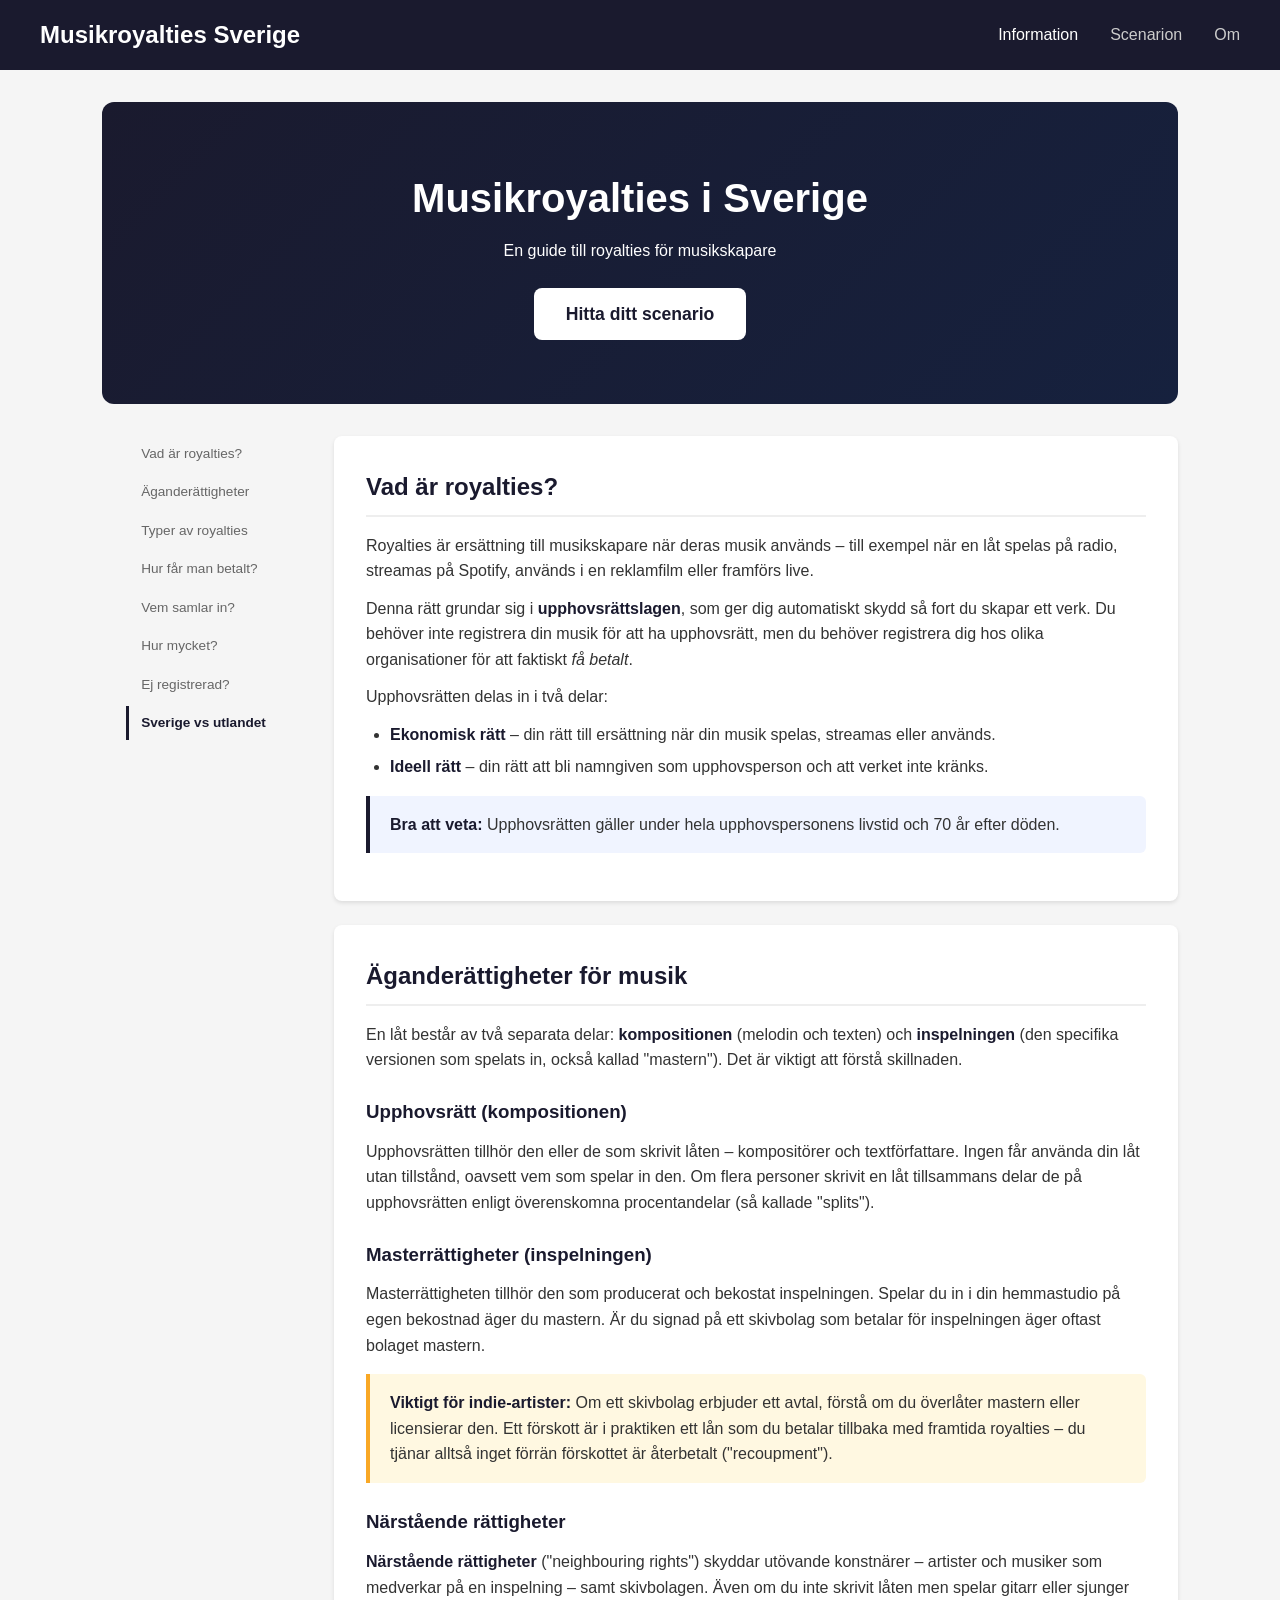
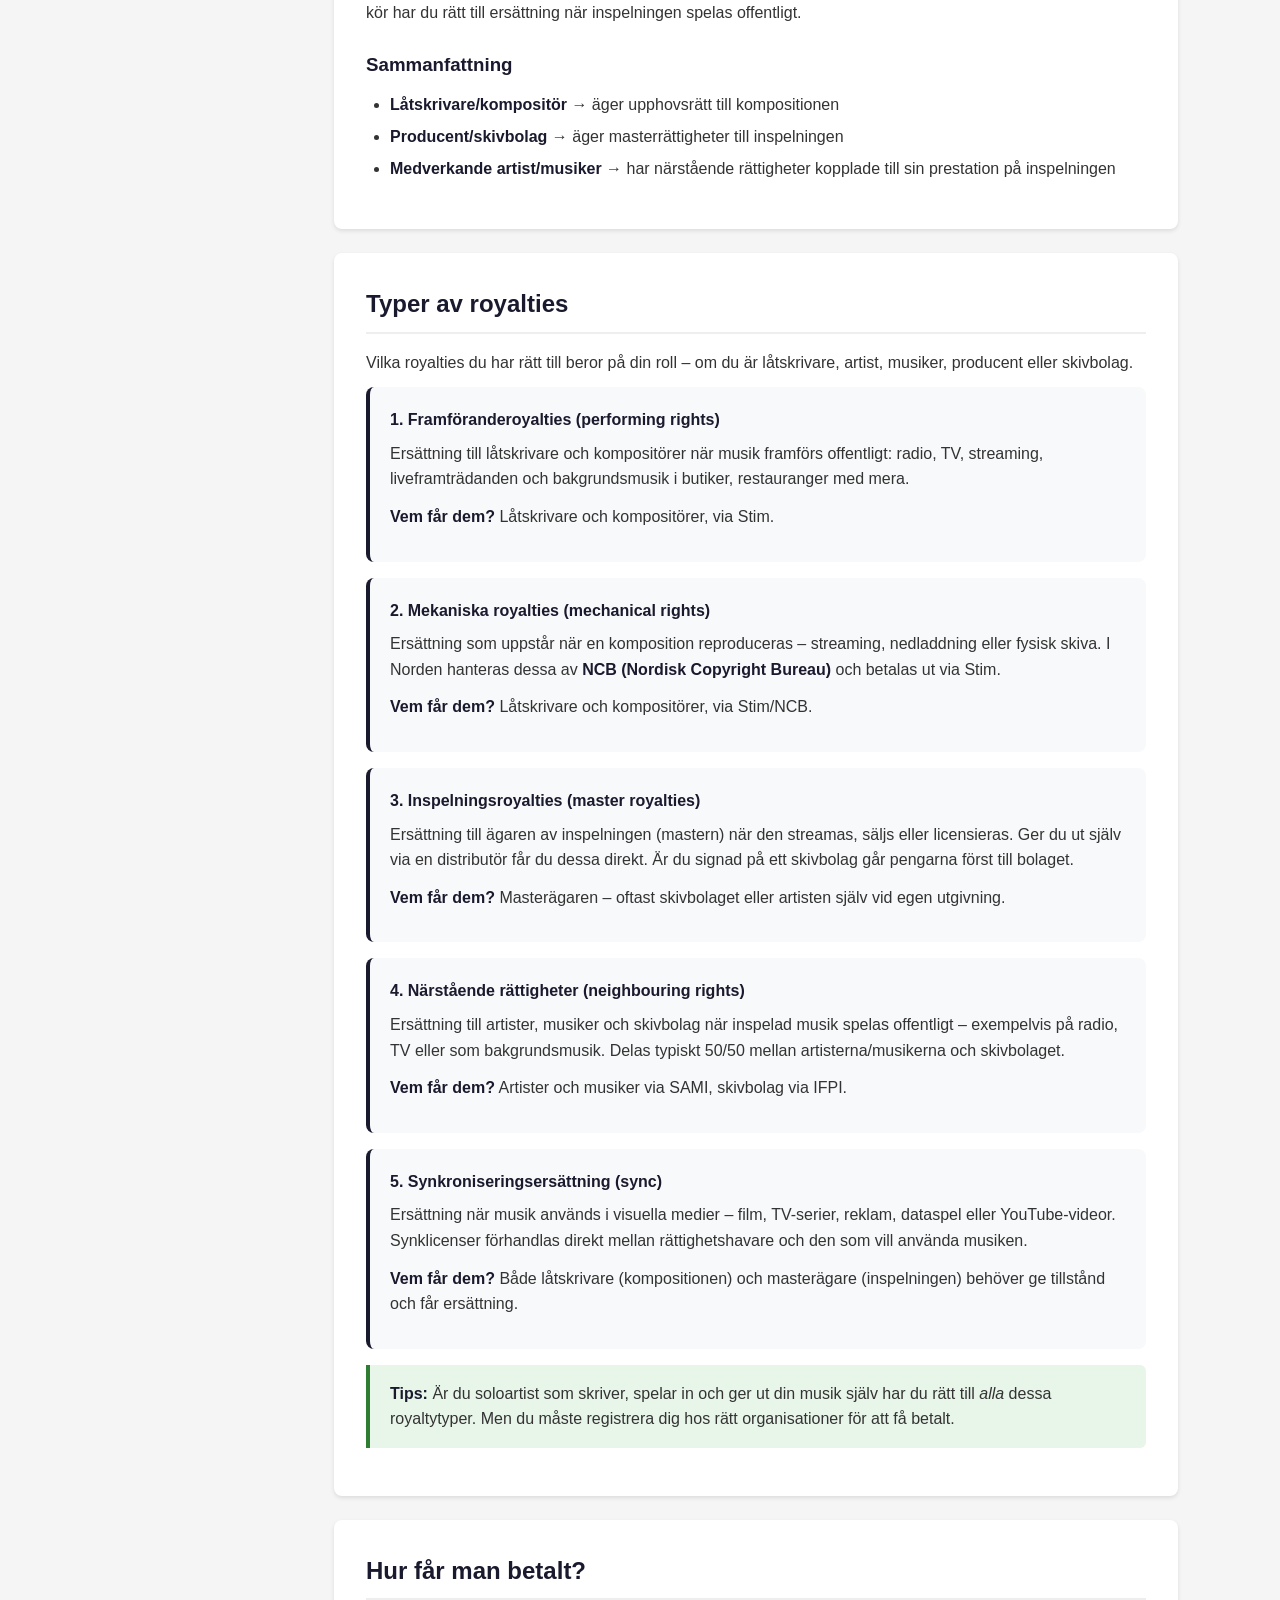
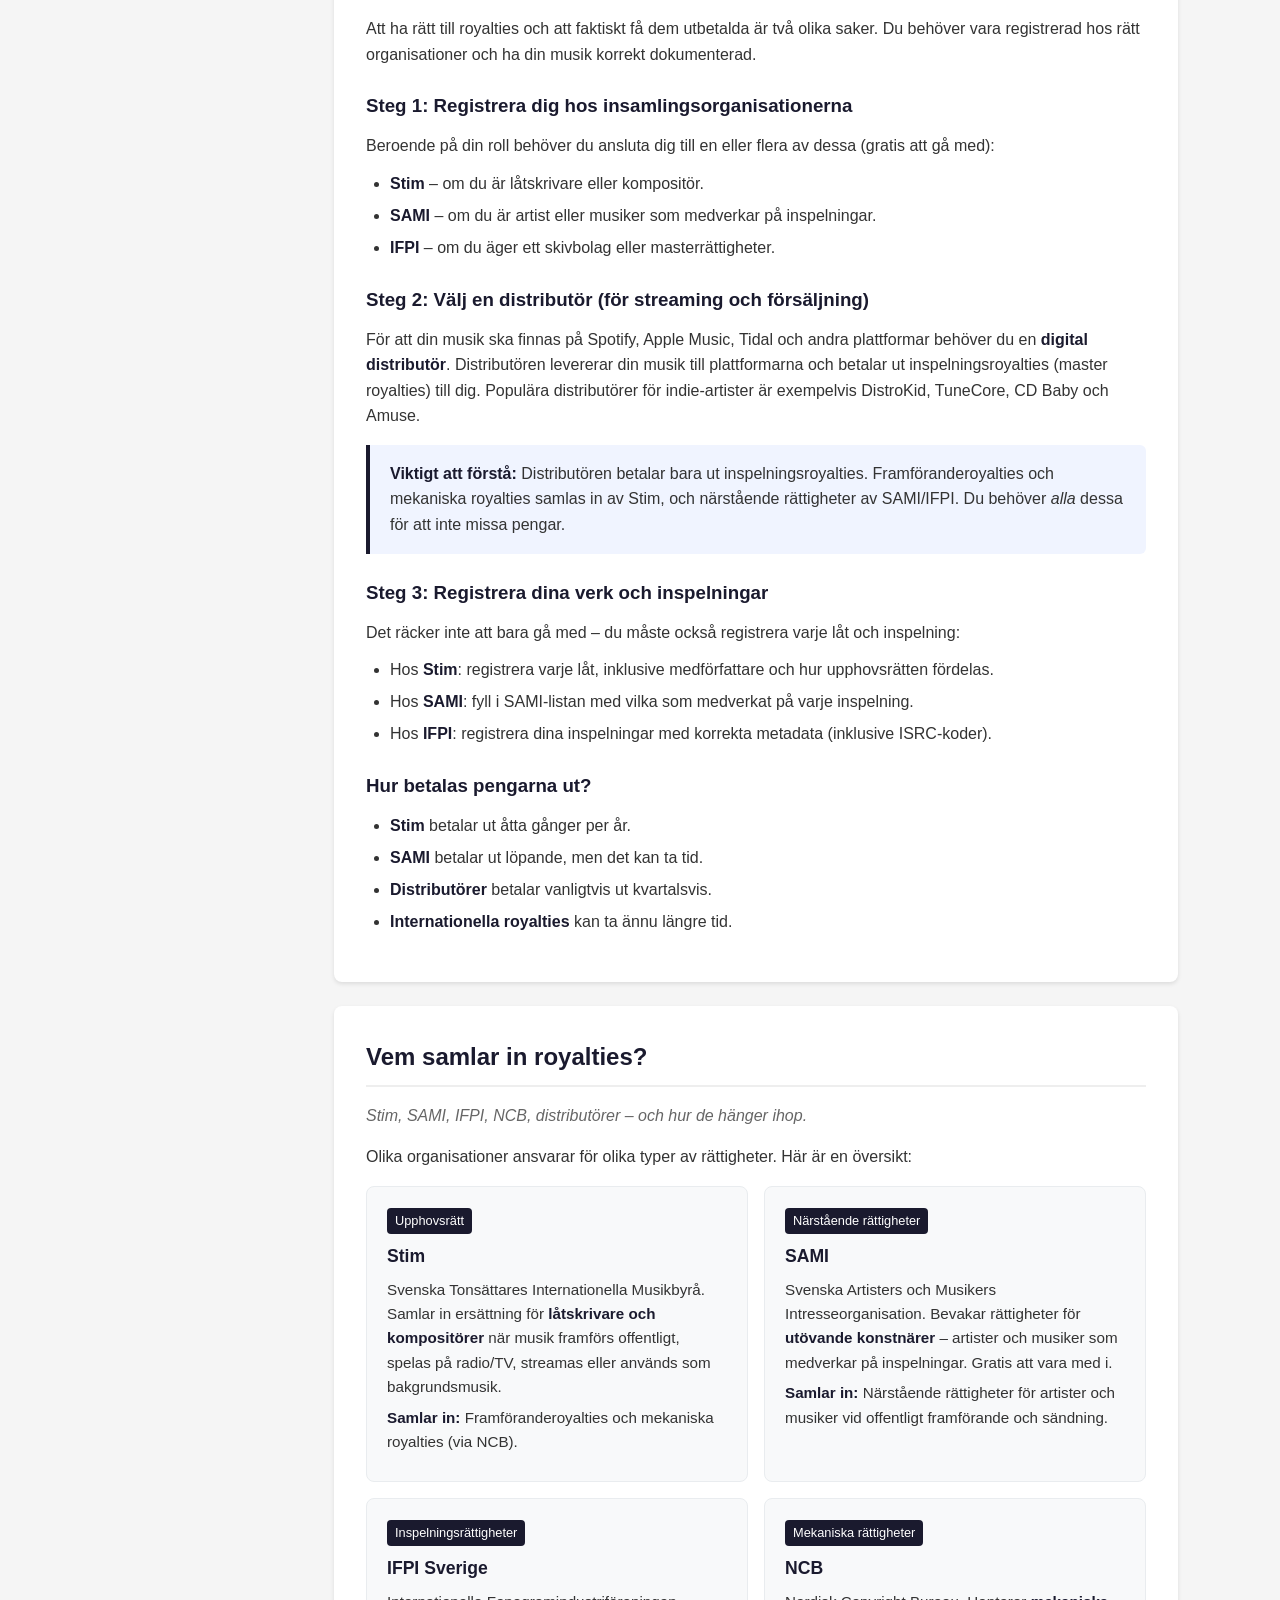
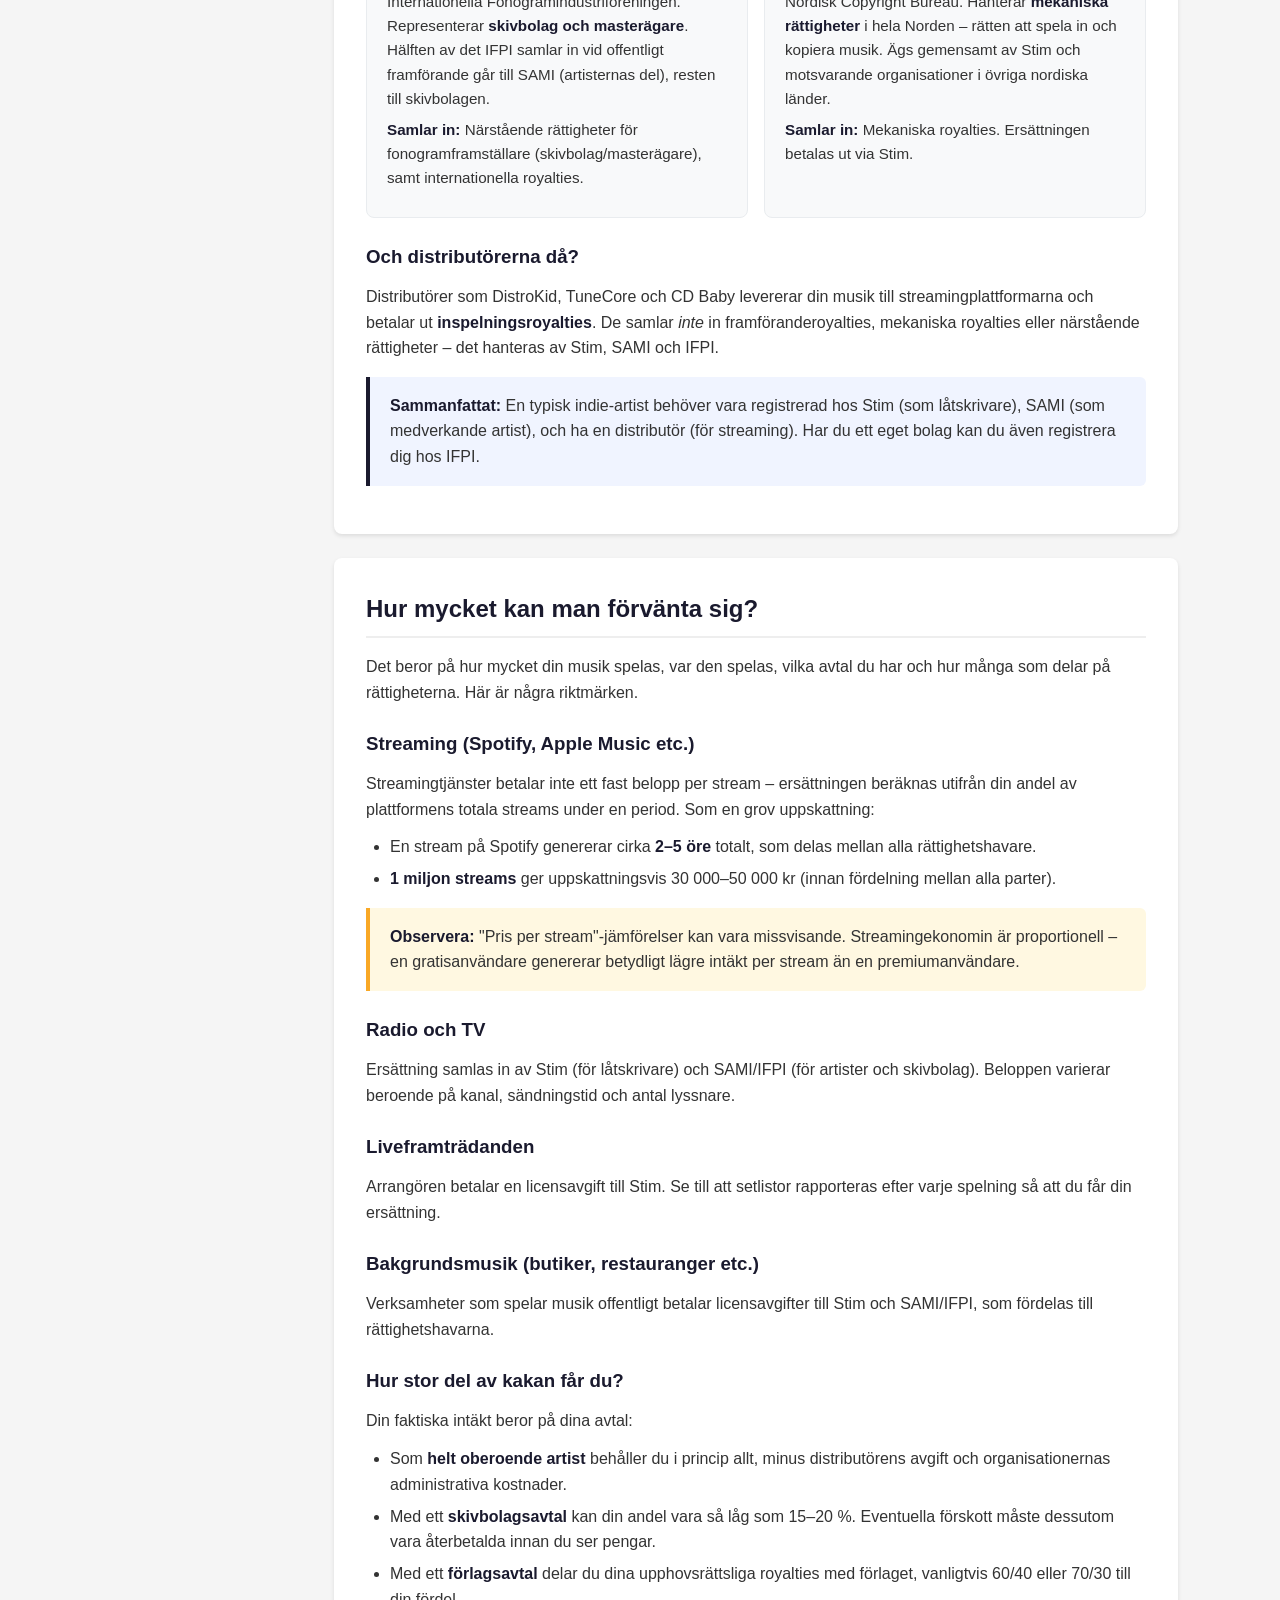
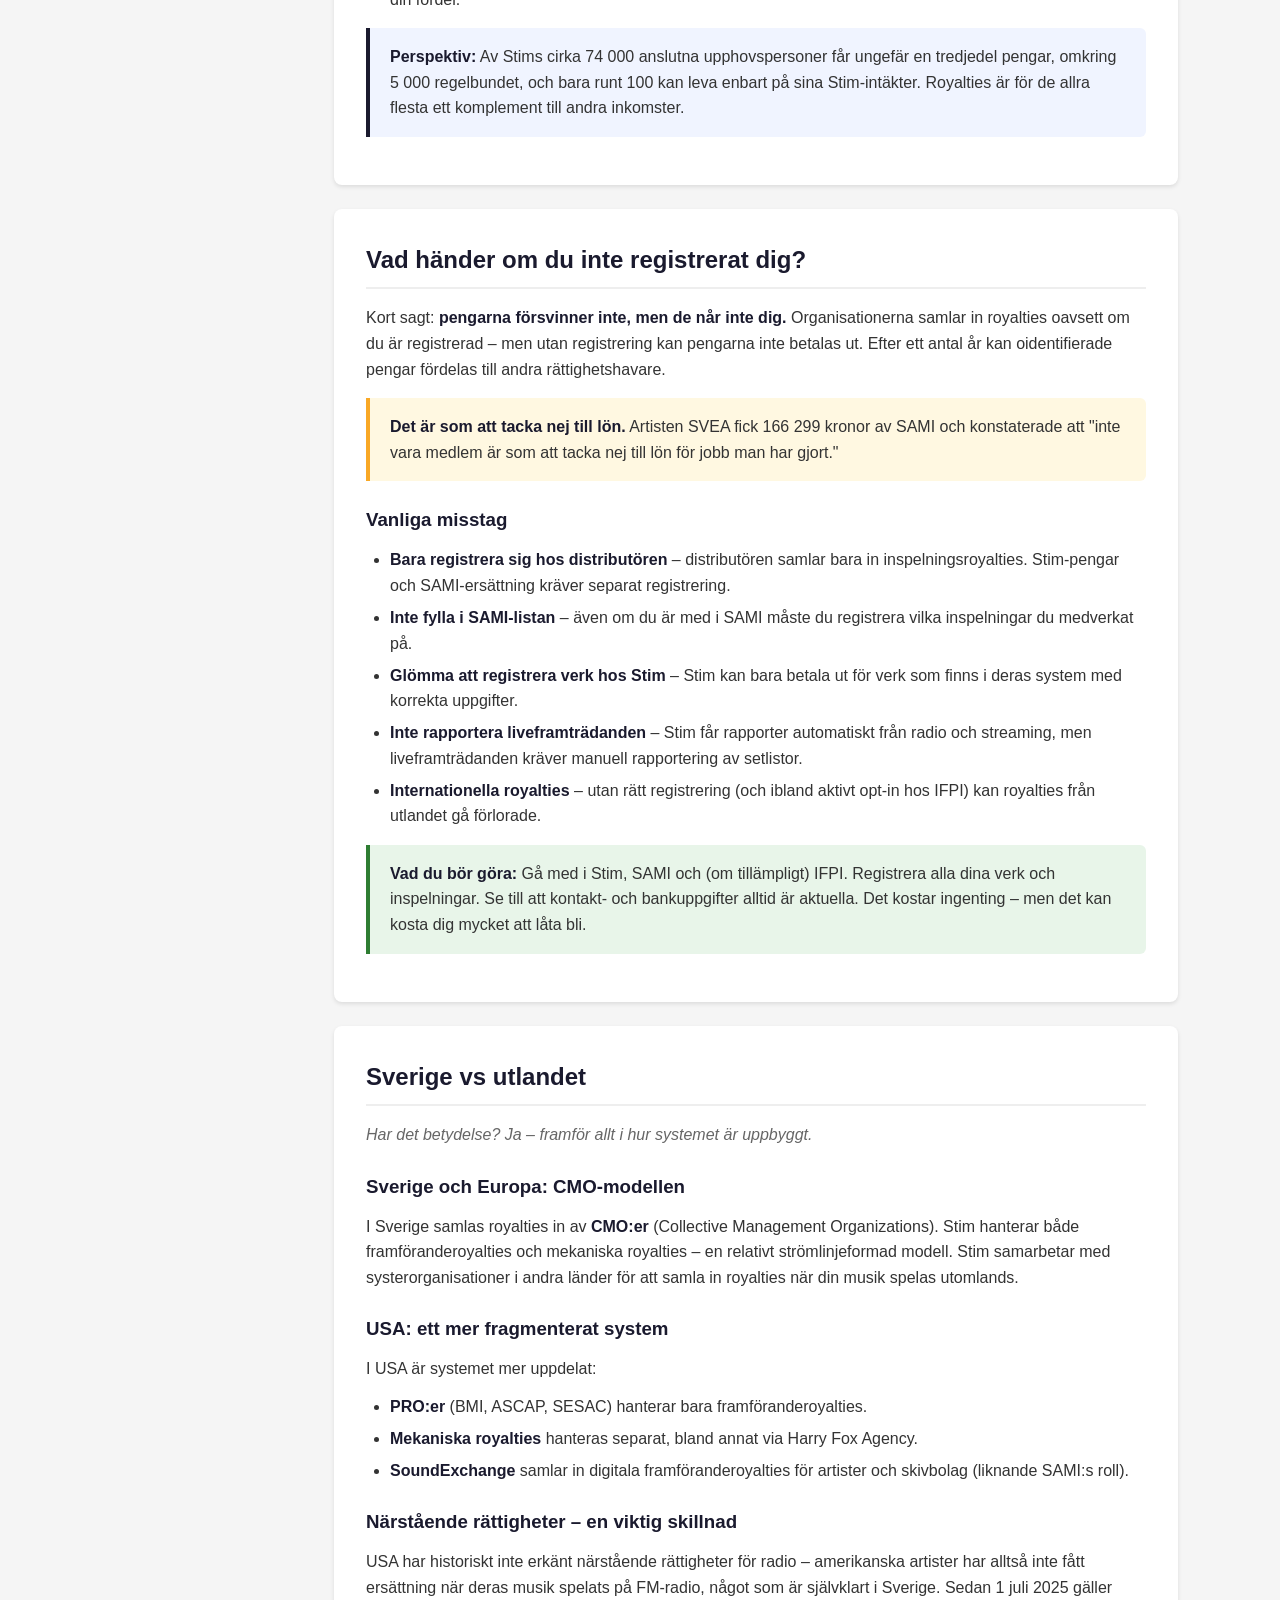
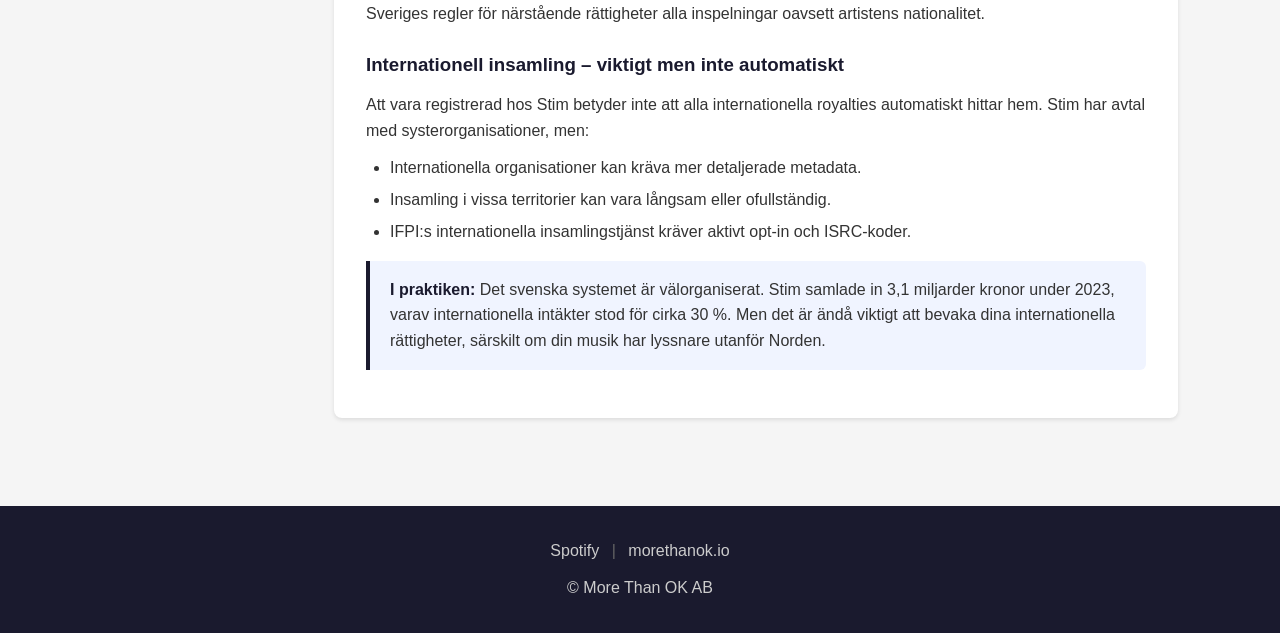
==== index.html @ b4a69cc4 "Remove dates for copyright" ====
<!DOCTYPE html>
<html lang="sv">
<head>
    <meta charset="UTF-8">
    <meta name="viewport" content="width=device-width, initial-scale=1.0">
    <title>Musikroyalties i Sverige</title>
    <link rel="stylesheet" href="css/styles.css">
</head>
<body>
    <header>
        <nav>
            <div class="logo">Musikroyalties Sverige</div>
            <ul class="nav-links">
                <li><a href="index.html" class="active">Information</a></li>
                <li><a href="scenarios.html">Scenarion</a></li>
                <li><a href="about.html">Om</a></li>
            </ul>
        </nav>
    </header>

    <main>
        <section id="intro" class="hero">
            <h1>Musikroyalties i Sverige</h1>
            <p>En guide till royalties för musikskapare</p>
            <a href="scenarios.html" class="hero-cta">Hitta ditt scenario</a>
        </section>

        <div class="toc-layout">
            <nav class="toc-sidebar" aria-label="Innehållsförteckning">
                <ul>
                    <li><a href="#what-are-royalties">Vad är royalties?</a></li>
                    <li><a href="#ownership-rights">Äganderättigheter</a></li>
                    <li><a href="#royalty-types">Typer av royalties</a></li>
                    <li><a href="#how-to-get-paid">Hur får man betalt?</a></li>
                    <li><a href="#who-collects">Vem samlar in?</a></li>
                    <li><a href="#how-much">Hur mycket?</a></li>
                    <li><a href="#not-registered">Ej registrerad?</a></li>
                    <li><a href="#sweden-vs-international">Sverige vs utlandet</a></li>
                </ul>
            </nav>

            <div class="toc-content">
        <section id="what-are-royalties" class="content-section">
            <h2>Vad är royalties?</h2>
            <p>Royalties är ersättning till musikskapare när deras musik används &ndash; till exempel när en låt spelas på radio, streamas på Spotify, används i en reklamfilm eller framförs live.</p>
            <p>Denna rätt grundar sig i <strong>upphovsrättslagen</strong>, som ger dig automatiskt skydd så fort du skapar ett verk. Du behöver inte registrera din musik för att ha upphovsrätt, men du behöver registrera dig hos olika organisationer för att faktiskt <em>få betalt</em>.</p>
            <p>Upphovsrätten delas in i två delar:</p>
            <ul>
                <li><strong>Ekonomisk rätt</strong> &ndash; din rätt till ersättning när din musik spelas, streamas eller används.</li>
                <li><strong>Ideell rätt</strong> &ndash; din rätt att bli namngiven som upphovsperson och att verket inte kränks.</li>
            </ul>
            <div class="info-box">
                <p><strong>Bra att veta:</strong> Upphovsrätten gäller under hela upphovspersonens livstid och 70 år efter döden.</p>
            </div>
        </section>

        <section id="ownership-rights" class="content-section">
            <h2>Äganderättigheter för musik</h2>
            <p>En låt består av två separata delar: <strong>kompositionen</strong> (melodin och texten) och <strong>inspelningen</strong> (den specifika versionen som spelats in, också kallad "mastern"). Det är viktigt att förstå skillnaden.</p>

            <h3>Upphovsrätt (kompositionen)</h3>
            <p>Upphovsrätten tillhör den eller de som skrivit låten &ndash; kompositörer och textförfattare. Ingen får använda din låt utan tillstånd, oavsett vem som spelar in den. Om flera personer skrivit en låt tillsammans delar de på upphovsrätten enligt överenskomna procentandelar (så kallade "splits").</p>

            <h3>Masterrättigheter (inspelningen)</h3>
            <p>Masterrättigheten tillhör den som producerat och bekostat inspelningen. Spelar du in i din hemmastudio på egen bekostnad äger du mastern. Är du signad på ett skivbolag som betalar för inspelningen äger oftast bolaget mastern.</p>
            <div class="info-box warning">
                <p><strong>Viktigt för indie-artister:</strong> Om ett skivbolag erbjuder ett avtal, förstå om du överlåter mastern eller licensierar den. Ett förskott är i praktiken ett lån som du betalar tillbaka med framtida royalties &ndash; du tjänar alltså inget förrän förskottet är återbetalt ("recoupment").</p>
            </div>

            <h3>Närstående rättigheter</h3>
            <p><strong>Närstående rättigheter</strong> ("neighbouring rights") skyddar utövande konstnärer &ndash; artister och musiker som medverkar på en inspelning &ndash; samt skivbolagen. Även om du inte skrivit låten men spelar gitarr eller sjunger kör har du rätt till ersättning när inspelningen spelas offentligt.</p>

            <h3>Sammanfattning</h3>
            <ul>
                <li><strong>Låtskrivare/kompositör</strong> &rarr; äger upphovsrätt till kompositionen</li>
                <li><strong>Producent/skivbolag</strong> &rarr; äger masterrättigheter till inspelningen</li>
                <li><strong>Medverkande artist/musiker</strong> &rarr; har närstående rättigheter kopplade till sin prestation på inspelningen</li>
            </ul>
        </section>

        <section id="royalty-types" class="content-section">
            <h2>Typer av royalties</h2>
            <p>Vilka royalties du har rätt till beror på din roll &ndash; om du är låtskrivare, artist, musiker, producent eller skivbolag.</p>

            <div class="royalty-type-card">
                <h4>1. Framföranderoyalties (performing rights)</h4>
                <p>Ersättning till låtskrivare och kompositörer när musik framförs offentligt: radio, TV, streaming, liveframträdanden och bakgrundsmusik i butiker, restauranger med mera.</p>
                <p><strong>Vem får dem?</strong> Låtskrivare och kompositörer, via Stim.</p>
            </div>

            <div class="royalty-type-card">
                <h4>2. Mekaniska royalties (mechanical rights)</h4>
                <p>Ersättning som uppstår när en komposition reproduceras &ndash; streaming, nedladdning eller fysisk skiva. I Norden hanteras dessa av <strong>NCB (Nordisk Copyright Bureau)</strong> och betalas ut via Stim.</p>
                <p><strong>Vem får dem?</strong> Låtskrivare och kompositörer, via Stim/NCB.</p>
            </div>

            <div class="royalty-type-card">
                <h4>3. Inspelningsroyalties (master royalties)</h4>
                <p>Ersättning till ägaren av inspelningen (mastern) när den streamas, säljs eller licensieras. Ger du ut själv via en distributör får du dessa direkt. Är du signad på ett skivbolag går pengarna först till bolaget.</p>
                <p><strong>Vem får dem?</strong> Masterägaren &ndash; oftast skivbolaget eller artisten själv vid egen utgivning.</p>
            </div>

            <div class="royalty-type-card">
                <h4>4. Närstående rättigheter (neighbouring rights)</h4>
                <p>Ersättning till artister, musiker och skivbolag när inspelad musik spelas offentligt &ndash; exempelvis på radio, TV eller som bakgrundsmusik. Delas typiskt 50/50 mellan artisterna/musikerna och skivbolaget.</p>
                <p><strong>Vem får dem?</strong> Artister och musiker via SAMI, skivbolag via IFPI.</p>
            </div>

            <div class="royalty-type-card">
                <h4>5. Synkroniseringsersättning (sync)</h4>
                <p>Ersättning när musik används i visuella medier &ndash; film, TV-serier, reklam, dataspel eller YouTube-videor. Synklicenser förhandlas direkt mellan rättighetshavare och den som vill använda musiken.</p>
                <p><strong>Vem får dem?</strong> Både låtskrivare (kompositionen) och masterägare (inspelningen) behöver ge tillstånd och får ersättning.</p>
            </div>

            <div class="info-box tip">
                <p><strong>Tips:</strong> Är du soloartist som skriver, spelar in och ger ut din musik själv har du rätt till <em>alla</em> dessa royaltytyper. Men du måste registrera dig hos rätt organisationer för att få betalt.</p>
            </div>
        </section>

        <section id="how-to-get-paid" class="content-section">
            <h2>Hur får man betalt?</h2>
            <p>Att ha rätt till royalties och att faktiskt få dem utbetalda är två olika saker. Du behöver vara registrerad hos rätt organisationer och ha din musik korrekt dokumenterad.</p>

            <h3>Steg 1: Registrera dig hos insamlingsorganisationerna</h3>
            <p>Beroende på din roll behöver du ansluta dig till en eller flera av dessa (gratis att gå med):</p>
            <ul>
                <li><strong>Stim</strong> &ndash; om du är låtskrivare eller kompositör.</li>
                <li><strong>SAMI</strong> &ndash; om du är artist eller musiker som medverkar på inspelningar.</li>
                <li><strong>IFPI</strong> &ndash; om du äger ett skivbolag eller masterrättigheter.</li>
            </ul>

            <h3>Steg 2: Välj en distributör (för streaming och försäljning)</h3>
            <p>För att din musik ska finnas på Spotify, Apple Music, Tidal och andra plattformar behöver du en <strong>digital distributör</strong>. Distributören levererar din musik till plattformarna och betalar ut inspelningsroyalties (master royalties) till dig. Populära distributörer för indie-artister är exempelvis DistroKid, TuneCore, CD Baby och Amuse.</p>
            <div class="info-box">
                <p><strong>Viktigt att förstå:</strong> Distributören betalar bara ut inspelningsroyalties. Framföranderoyalties och mekaniska royalties samlas in av Stim, och närstående rättigheter av SAMI/IFPI. Du behöver <em>alla</em> dessa för att inte missa pengar.</p>
            </div>

            <h3>Steg 3: Registrera dina verk och inspelningar</h3>
            <p>Det räcker inte att bara gå med &ndash; du måste också registrera varje låt och inspelning:</p>
            <ul>
                <li>Hos <strong>Stim</strong>: registrera varje låt, inklusive medförfattare och hur upphovsrätten fördelas.</li>
                <li>Hos <strong>SAMI</strong>: fyll i SAMI-listan med vilka som medverkat på varje inspelning.</li>
                <li>Hos <strong>IFPI</strong>: registrera dina inspelningar med korrekta metadata (inklusive ISRC-koder).</li>
            </ul>

            <h3>Hur betalas pengarna ut?</h3>
            <ul>
                <li><strong>Stim</strong> betalar ut åtta gånger per år.</li>
                <li><strong>SAMI</strong> betalar ut löpande, men det kan ta tid.</li>
                <li><strong>Distributörer</strong> betalar vanligtvis ut kvartalsvis.</li>
                <li><strong>Internationella royalties</strong> kan ta ännu längre tid.</li>
            </ul>
        </section>

        <section id="who-collects" class="content-section">
            <h2>Vem samlar in royalties?</h2>
            <p class="subtitle">Stim, SAMI, IFPI, NCB, distributörer &ndash; och hur de hänger ihop.</p>
            <p>Olika organisationer ansvarar för olika typer av rättigheter. Här är en översikt:</p>

            <div class="org-grid">
                <div class="org-card">
                    <span class="org-type">Upphovsrätt</span>
                    <h4>Stim</h4>
                    <p>Svenska Tonsättares Internationella Musikbyrå. Samlar in ersättning för <strong>låtskrivare och kompositörer</strong> när musik framförs offentligt, spelas på radio/TV, streamas eller används som bakgrundsmusik.</p>
                    <p><strong>Samlar in:</strong> Framföranderoyalties och mekaniska royalties (via NCB).</p>
                </div>

                <div class="org-card">
                    <span class="org-type">Närstående rättigheter</span>
                    <h4>SAMI</h4>
                    <p>Svenska Artisters och Musikers Intresseorganisation. Bevakar rättigheter för <strong>utövande konstnärer</strong> &ndash; artister och musiker som medverkar på inspelningar. Gratis att vara med i.</p>
                    <p><strong>Samlar in:</strong> Närstående rättigheter för artister och musiker vid offentligt framförande och sändning.</p>
                </div>

                <div class="org-card">
                    <span class="org-type">Inspelningsrättigheter</span>
                    <h4>IFPI Sverige</h4>
                    <p>Internationella Fonogramindustriföreningen. Representerar <strong>skivbolag och masterägare</strong>. Hälften av det IFPI samlar in vid offentligt framförande går till SAMI (artisternas del), resten till skivbolagen.</p>
                    <p><strong>Samlar in:</strong> Närstående rättigheter för fonogramframställare (skivbolag/masterägare), samt internationella royalties.</p>
                </div>

                <div class="org-card">
                    <span class="org-type">Mekaniska rättigheter</span>
                    <h4>NCB</h4>
                    <p>Nordisk Copyright Bureau. Hanterar <strong>mekaniska rättigheter</strong> i hela Norden &ndash; rätten att spela in och kopiera musik. Ägs gemensamt av Stim och motsvarande organisationer i övriga nordiska länder.</p>
                    <p><strong>Samlar in:</strong> Mekaniska royalties. Ersättningen betalas ut via Stim.</p>
                </div>
            </div>

            <h3>Och distributörerna då?</h3>
            <p>Distributörer som DistroKid, TuneCore och CD Baby levererar din musik till streamingplattformarna och betalar ut <strong>inspelningsroyalties</strong>. De samlar <em>inte</em> in framföranderoyalties, mekaniska royalties eller närstående rättigheter &ndash; det hanteras av Stim, SAMI och IFPI.</p>

            <div class="info-box">
                <p><strong>Sammanfattat:</strong> En typisk indie-artist behöver vara registrerad hos Stim (som låtskrivare), SAMI (som medverkande artist), och ha en distributör (för streaming). Har du ett eget bolag kan du även registrera dig hos IFPI.</p>
            </div>
        </section>

        <section id="how-much" class="content-section">
            <h2>Hur mycket kan man förvänta sig?</h2>
            <p>Det beror på hur mycket din musik spelas, var den spelas, vilka avtal du har och hur många som delar på rättigheterna. Här är några riktmärken.</p>

            <h3>Streaming (Spotify, Apple Music etc.)</h3>
            <p>Streamingtjänster betalar inte ett fast belopp per stream &ndash; ersättningen beräknas utifrån din andel av plattformens totala streams under en period. Som en grov uppskattning:</p>
            <ul>
                <li>En stream på Spotify genererar cirka <strong>2&ndash;5 öre</strong> totalt, som delas mellan alla rättighetshavare.</li>
                <li><strong>1 miljon streams</strong> ger uppskattningsvis 30&nbsp;000&ndash;50&nbsp;000 kr (innan fördelning mellan alla parter).</li>
            </ul>
            <div class="info-box warning">
                <p><strong>Observera:</strong> "Pris per stream"-jämförelser kan vara missvisande. Streamingekonomin är proportionell &ndash; en gratisanvändare genererar betydligt lägre intäkt per stream än en premiumanvändare.</p>
            </div>

            <h3>Radio och TV</h3>
            <p>Ersättning samlas in av Stim (för låtskrivare) och SAMI/IFPI (för artister och skivbolag). Beloppen varierar beroende på kanal, sändningstid och antal lyssnare.</p>

            <h3>Liveframträdanden</h3>
            <p>Arrangören betalar en licensavgift till Stim. Se till att setlistor rapporteras efter varje spelning så att du får din ersättning.</p>

            <h3>Bakgrundsmusik (butiker, restauranger etc.)</h3>
            <p>Verksamheter som spelar musik offentligt betalar licensavgifter till Stim och SAMI/IFPI, som fördelas till rättighetshavarna.</p>

            <h3>Hur stor del av kakan får du?</h3>
            <p>Din faktiska intäkt beror på dina avtal:</p>
            <ul>
                <li>Som <strong>helt oberoende artist</strong> behåller du i princip allt, minus distributörens avgift och organisationernas administrativa kostnader.</li>
                <li>Med ett <strong>skivbolagsavtal</strong> kan din andel vara så låg som 15&ndash;20&nbsp;%. Eventuella förskott måste dessutom vara återbetalda innan du ser pengar.</li>
                <li>Med ett <strong>förlagsavtal</strong> delar du dina upphovsrättsliga royalties med förlaget, vanligtvis 60/40 eller 70/30 till din fördel.</li>
            </ul>
            <div class="info-box">
                <p><strong>Perspektiv:</strong> Av Stims cirka 74&nbsp;000 anslutna upphovspersoner får ungefär en tredjedel pengar, omkring 5&nbsp;000 regelbundet, och bara runt 100 kan leva enbart på sina Stim-intäkter. Royalties är för de allra flesta ett komplement till andra inkomster.</p>
            </div>
        </section>

        <section id="not-registered" class="content-section">
            <h2>Vad händer om du inte registrerat dig?</h2>
            <p>Kort sagt: <strong>pengarna försvinner inte, men de når inte dig.</strong> Organisationerna samlar in royalties oavsett om du är registrerad &ndash; men utan registrering kan pengarna inte betalas ut. Efter ett antal år kan oidentifierade pengar fördelas till andra rättighetshavare.</p>

            <div class="info-box warning">
                <p><strong>Det är som att tacka nej till lön.</strong> Artisten SVEA fick 166&nbsp;299 kronor av SAMI och konstaterade att "inte vara medlem är som att tacka nej till lön för jobb man har gjort."</p>
            </div>

            <h3>Vanliga misstag</h3>
            <ul>
                <li><strong>Bara registrera sig hos distributören</strong> &ndash; distributören samlar bara in inspelningsroyalties. Stim-pengar och SAMI-ersättning kräver separat registrering.</li>
                <li><strong>Inte fylla i SAMI-listan</strong> &ndash; även om du är med i SAMI måste du registrera vilka inspelningar du medverkat på.</li>
                <li><strong>Glömma att registrera verk hos Stim</strong> &ndash; Stim kan bara betala ut för verk som finns i deras system med korrekta uppgifter.</li>
                <li><strong>Inte rapportera liveframträdanden</strong> &ndash; Stim får rapporter automatiskt från radio och streaming, men liveframträdanden kräver manuell rapportering av setlistor.</li>
                <li><strong>Internationella royalties</strong> &ndash; utan rätt registrering (och ibland aktivt opt-in hos IFPI) kan royalties från utlandet gå förlorade.</li>
            </ul>

            <div class="info-box tip">
                <p><strong>Vad du bör göra:</strong> Gå med i Stim, SAMI och (om tillämpligt) IFPI. Registrera alla dina verk och inspelningar. Se till att kontakt- och bankuppgifter alltid är aktuella. Det kostar ingenting &ndash; men det kan kosta dig mycket att låta bli.</p>
            </div>
        </section>

        <section id="sweden-vs-international" class="content-section">
            <h2>Sverige vs utlandet</h2>
            <p class="subtitle">Har det betydelse? Ja &ndash; framför allt i hur systemet är uppbyggt.</p>

            <h3>Sverige och Europa: CMO-modellen</h3>
            <p>I Sverige samlas royalties in av <strong>CMO:er</strong> (Collective Management Organizations). Stim hanterar både framföranderoyalties och mekaniska royalties &ndash; en relativt strömlinjeformad modell. Stim samarbetar med systerorganisationer i andra länder för att samla in royalties när din musik spelas utomlands.</p>

            <h3>USA: ett mer fragmenterat system</h3>
            <p>I USA är systemet mer uppdelat:</p>
            <ul>
                <li><strong>PRO:er</strong> (BMI, ASCAP, SESAC) hanterar bara framföranderoyalties.</li>
                <li><strong>Mekaniska royalties</strong> hanteras separat, bland annat via Harry Fox Agency.</li>
                <li><strong>SoundExchange</strong> samlar in digitala framföranderoyalties för artister och skivbolag (liknande SAMI:s roll).</li>
            </ul>

            <h3>Närstående rättigheter &ndash; en viktig skillnad</h3>
            <p>USA har historiskt inte erkänt närstående rättigheter för radio &ndash; amerikanska artister har alltså inte fått ersättning när deras musik spelats på FM-radio, något som är självklart i Sverige. Sedan 1 juli 2025 gäller Sveriges regler för närstående rättigheter alla inspelningar oavsett artistens nationalitet.</p>

            <h3>Internationell insamling &ndash; viktigt men inte automatiskt</h3>
            <p>Att vara registrerad hos Stim betyder inte att alla internationella royalties automatiskt hittar hem. Stim har avtal med systerorganisationer, men:</p>
            <ul>
                <li>Internationella organisationer kan kräva mer detaljerade metadata.</li>
                <li>Insamling i vissa territorier kan vara långsam eller ofullständig.</li>
                <li>IFPI:s internationella insamlingstjänst kräver aktivt opt-in och ISRC-koder.</li>
            </ul>

            <div class="info-box">
                <p><strong>I praktiken:</strong> Det svenska systemet är välorganiserat. Stim samlade in 3,1 miljarder kronor under 2023, varav internationella intäkter stod för cirka 30&nbsp;%. Men det är ändå viktigt att bevaka dina internationella rättigheter, särskilt om din musik har lyssnare utanför Norden.</p>
            </div>
        </section>
            </div>
        </div>
    </main>

    <footer>
        <div class="footer-links">
            <a href="https://open.spotify.com/artist/PLACEHOLDER" target="_blank" rel="noopener">Spotify</a>
            <span class="footer-sep">|</span>
            <a href="https://morethanok.io" target="_blank" rel="noopener">morethanok.io</a>
        </div>
        <p>&copy; More Than OK AB</p>
    </footer>
    <script src="js/toc.js"></script>
</body>
</html>
---- css/styles.css ----
* {
    margin: 0;
    padding: 0;
    box-sizing: border-box;
}

body {
    font-family: -apple-system, BlinkMacSystemFont, 'Segoe UI', Roboto, Oxygen, Ubuntu, sans-serif;
    line-height: 1.6;
    color: #333;
    background: #f5f5f5;
}

header {
    background: #1a1a2e;
    padding: 1rem 2rem;
    position: sticky;
    top: 0;
    z-index: 100;
}

nav {
    max-width: 1200px;
    margin: 0 auto;
    display: flex;
    justify-content: space-between;
    align-items: center;
}

.logo {
    color: #fff;
    font-size: 1.5rem;
    font-weight: bold;
}

.nav-links {
    list-style: none;
    display: flex;
    gap: 2rem;
}

.nav-links a {
    color: #ccc;
    text-decoration: none;
    transition: color 0.3s;
}

.nav-links a:hover,
.nav-links a.active {
    color: #fff;
}

main {
    max-width: 900px;
    margin: 0 auto;
    padding: 2rem;
}

main:has(.toc-layout) {
    max-width: 1140px;
}

.hero {
    text-align: center;
    padding: 4rem 2rem;
    background: linear-gradient(135deg, #1a1a2e, #16213e);
    color: #fff;
    border-radius: 12px;
    margin-bottom: 2rem;
}

.hero h1 {
    font-size: 2.5rem;
    margin-bottom: 0.5rem;
}

.hero-cta {
    display: inline-block;
    margin-top: 1.5rem;
    padding: 0.75rem 2rem;
    background: #fff;
    color: #1a1a2e;
    text-decoration: none;
    font-weight: 600;
    font-size: 1.1rem;
    border-radius: 8px;
    transition: background 0.3s, transform 0.2s;
}

.hero-cta:hover {
    background: #e0e0e0;
    transform: translateY(-2px);
}

/* TOC layout */
.toc-layout {
    display: grid;
    grid-template-columns: 200px 1fr;
    gap: 2rem;
}

.toc-sidebar {
    position: sticky;
    top: 80px;
    align-self: start;
    max-height: calc(100vh - 100px);
    overflow-y: auto;
}

.toc-sidebar ul {
    list-style: none;
    display: flex;
    flex-direction: column;
    gap: 0.25rem;
}

.toc-sidebar a {
    display: block;
    padding: 0.4rem 0.75rem;
    color: #666;
    text-decoration: none;
    font-size: 0.85rem;
    border-left: 3px solid transparent;
    transition: color 0.2s, border-color 0.2s;
}

.toc-sidebar a:hover {
    color: #1a1a2e;
}

.toc-sidebar a.active {
    color: #1a1a2e;
    font-weight: 600;
    border-left-color: #1a1a2e;
}

.content-section {
    background: #fff;
    padding: 2rem;
    margin-bottom: 1.5rem;
    border-radius: 8px;
    box-shadow: 0 2px 4px rgba(0,0,0,0.1);
    scroll-margin-top: 80px;
}

.content-section h2 {
    color: #1a1a2e;
    margin-bottom: 1rem;
    padding-bottom: 0.5rem;
    border-bottom: 2px solid #eee;
}

.content-section .subtitle {
    color: #666;
    font-style: italic;
    margin-bottom: 1rem;
}

/* Scenarios page */
.scenario-selector {
    display: flex;
    flex-wrap: wrap;
    gap: 1rem;
    margin-bottom: 2rem;
}

.scenario-btn {
    padding: 1rem 1.5rem;
    background: #fff;
    border: 2px solid #1a1a2e;
    border-radius: 8px;
    cursor: pointer;
    font-size: 1rem;
    transition: all 0.3s;
}

.scenario-btn:hover {
    background: #1a1a2e;
    color: #fff;
}

.scenario-btn.active {
    background: #1a1a2e;
    color: #fff;
}

.scenario-content {
    display: none;
}

.scenario-content.active {
    display: block;
}

.scenario-detail {
    background: #fff;
    padding: 2rem;
    border-radius: 8px;
    box-shadow: 0 2px 4px rgba(0,0,0,0.1);
}

.scenario-detail h3 {
    color: #1a1a2e;
    margin-bottom: 1rem;
}

.royalty-list {
    list-style: none;
    margin-top: 1rem;
}

.royalty-list li {
    padding: 0.75rem;
    margin-bottom: 0.5rem;
    background: #f8f9fa;
    border-left: 4px solid #1a1a2e;
    border-radius: 0 4px 4px 0;
}

.organization-tag {
    display: inline-block;
    background: #e9ecef;
    padding: 0.25rem 0.5rem;
    border-radius: 4px;
    font-size: 0.85rem;
    margin-left: 0.5rem;
    color: #495057;
}

footer {
    text-align: center;
    padding: 2rem;
    background: #1a1a2e;
    color: #ccc;
    margin-top: 2rem;
}

.footer-links {
    margin-bottom: 0.75rem;
}

.footer-links a {
    color: #ccc;
    text-decoration: none;
    transition: color 0.3s;
}

.footer-links a:hover {
    color: #fff;
}

.footer-sep {
    margin: 0 0.5rem;
    color: #666;
}

.content-section h3 {
    color: #1a1a2e;
    margin-top: 1.5rem;
    margin-bottom: 0.75rem;
}

.content-section p {
    margin-bottom: 0.75rem;
}

.content-section ul, .content-section ol {
    margin-left: 1.5rem;
    margin-bottom: 1rem;
}

.content-section li {
    margin-bottom: 0.4rem;
}

.info-box {
    background: #f0f4ff;
    border-left: 4px solid #1a1a2e;
    padding: 1rem 1.25rem;
    border-radius: 0 6px 6px 0;
    margin: 1rem 0;
}

.info-box p {
    margin-bottom: 0;
}

.info-box.warning {
    background: #fff8e1;
    border-left-color: #f9a825;
}

.info-box.tip {
    background: #e8f5e9;
    border-left-color: #2e7d32;
}

.org-grid {
    display: grid;
    grid-template-columns: 1fr 1fr;
    gap: 1rem;
    margin: 1rem 0;
}

.org-card {
    background: #f8f9fa;
    border-radius: 8px;
    padding: 1.25rem;
    border: 1px solid #e9ecef;
}

.org-card h4 {
    color: #1a1a2e;
    margin-bottom: 0.5rem;
    font-size: 1.1rem;
}

.org-card p {
    font-size: 0.95rem;
    margin-bottom: 0.4rem;
}

.org-card .org-type {
    display: inline-block;
    background: #1a1a2e;
    color: #fff;
    padding: 0.15rem 0.5rem;
    border-radius: 4px;
    font-size: 0.8rem;
    margin-bottom: 0.5rem;
}

.royalty-type-card {
    background: #f8f9fa;
    border-radius: 8px;
    padding: 1.25rem;
    margin-bottom: 1rem;
    border-left: 4px solid #1a1a2e;
}

.royalty-type-card h4 {
    color: #1a1a2e;
    margin-bottom: 0.5rem;
}

strong {
    color: #1a1a2e;
}

@media (max-width: 768px) {
    main:has(.toc-layout) {
        max-width: 900px;
    }

    .toc-layout {
        grid-template-columns: 1fr;
        gap: 0;
    }

    .toc-sidebar {
        position: static;
        max-height: none;
        overflow-x: auto;
        margin-bottom: 1rem;
        padding-bottom: 0.5rem;
    }

    .toc-sidebar ul {
        flex-direction: row;
        gap: 0;
    }

    .toc-sidebar a {
        white-space: nowrap;
        border-left: none;
        border-bottom: 3px solid transparent;
        padding: 0.4rem 0.6rem;
    }

    .toc-sidebar a.active {
        border-left: none;
        border-bottom-color: #1a1a2e;
    }

    .org-grid {
        grid-template-columns: 1fr;
    }

    .hero h1 {
        font-size: 1.8rem;
    }

    .scenario-selector {
        flex-direction: column;
    }

    .scenario-btn {
        width: 100%;
    }
}
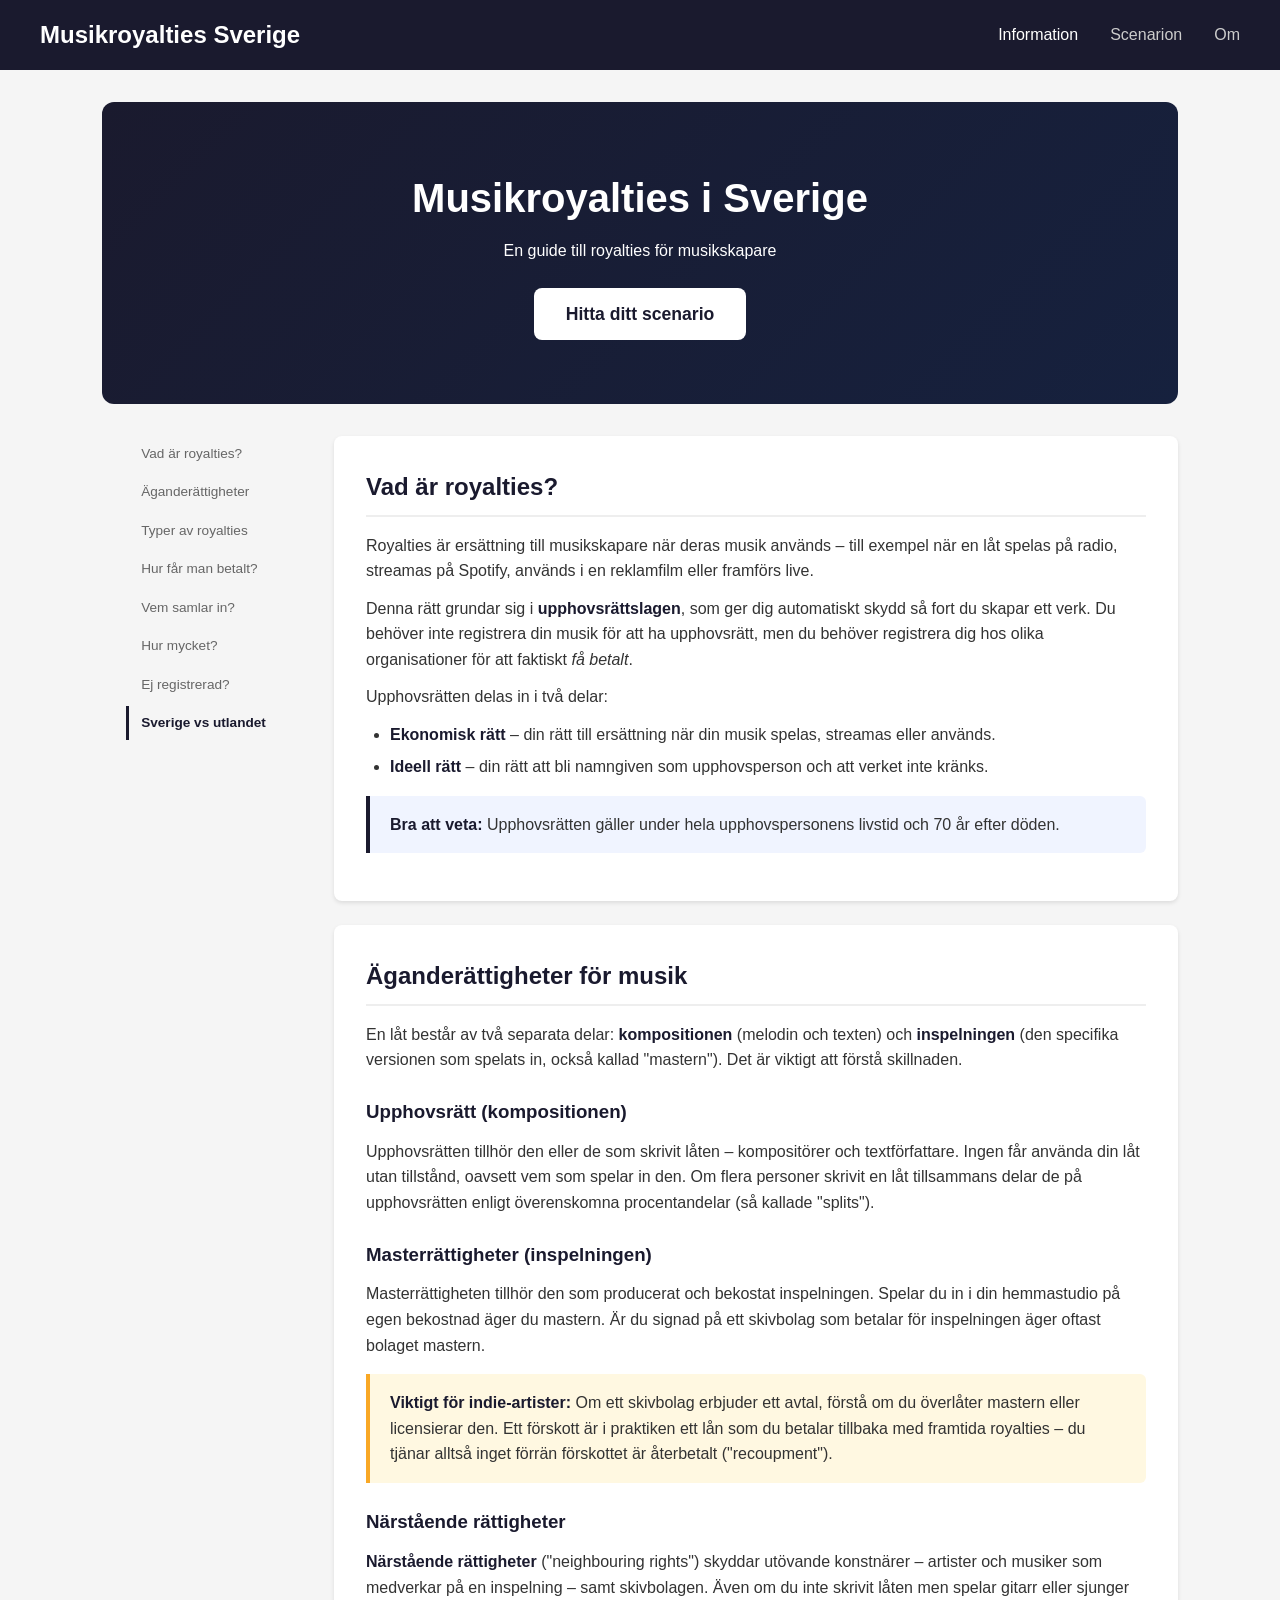
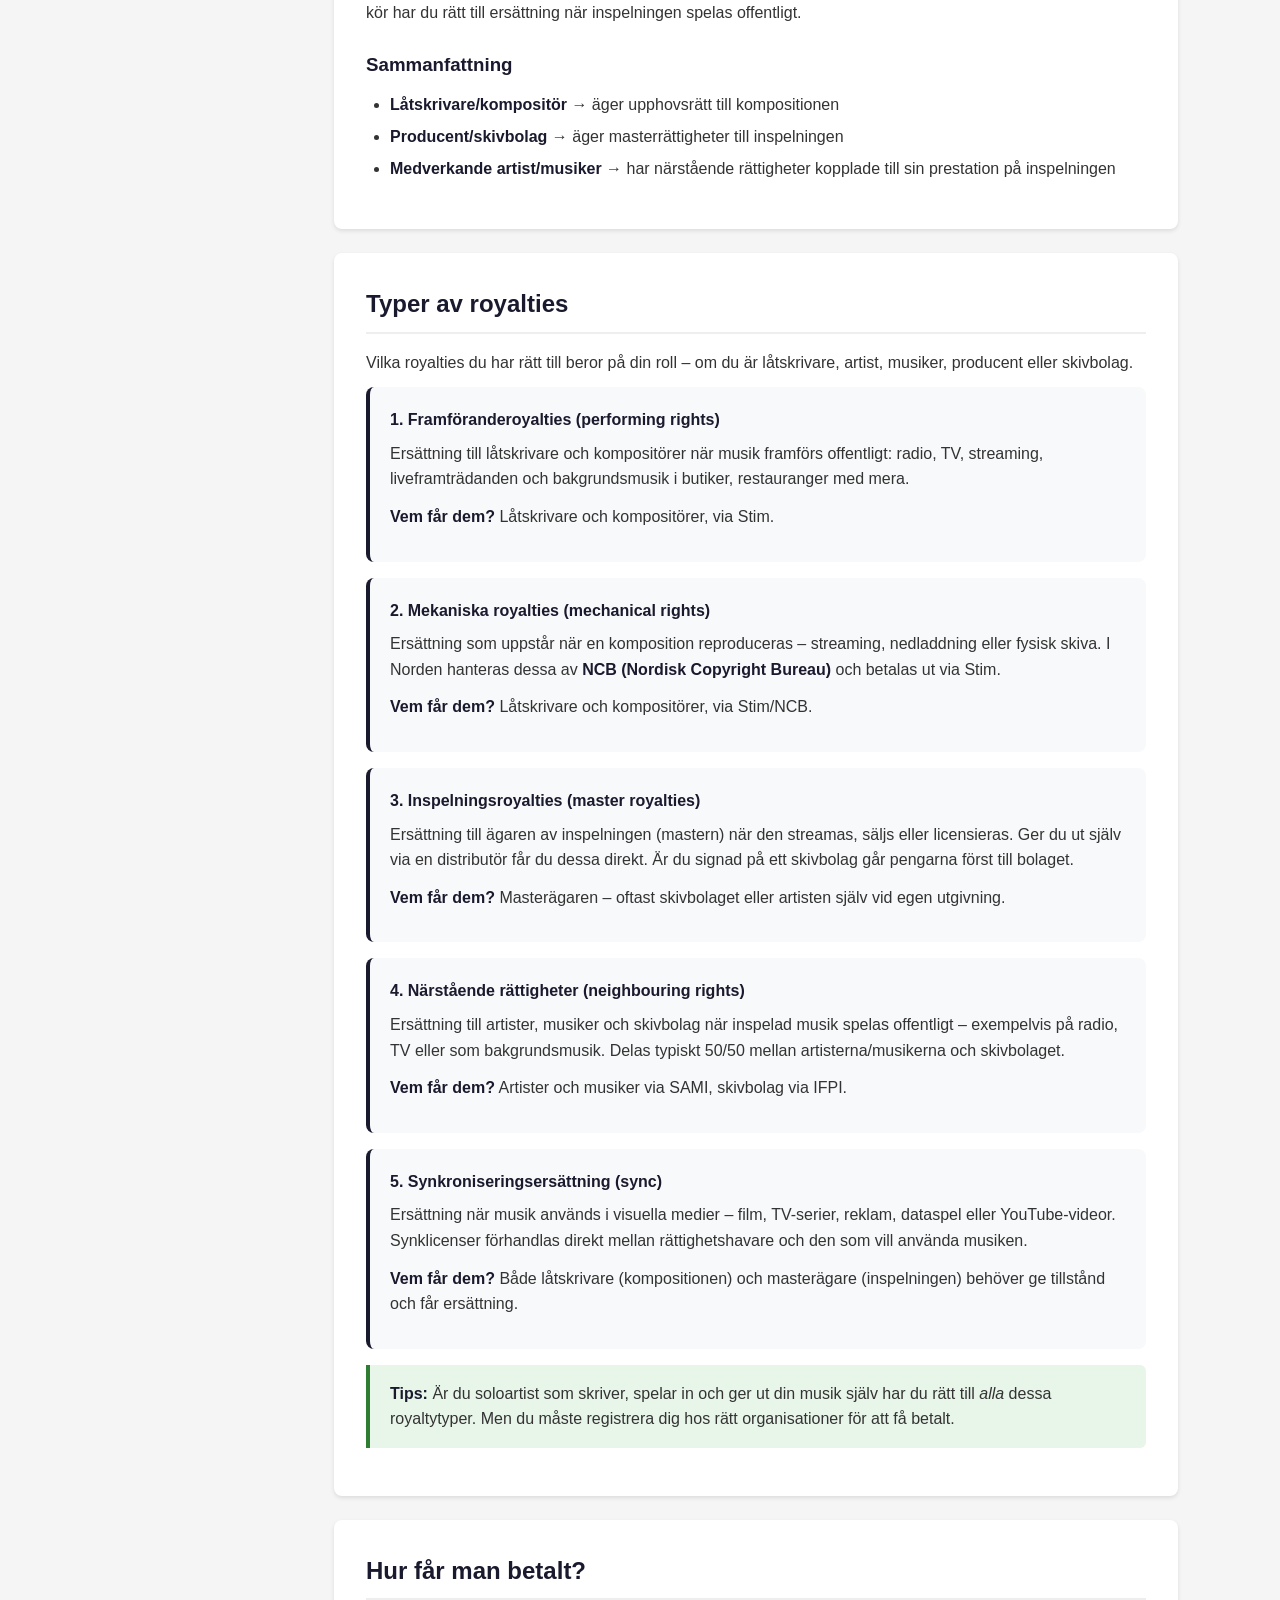
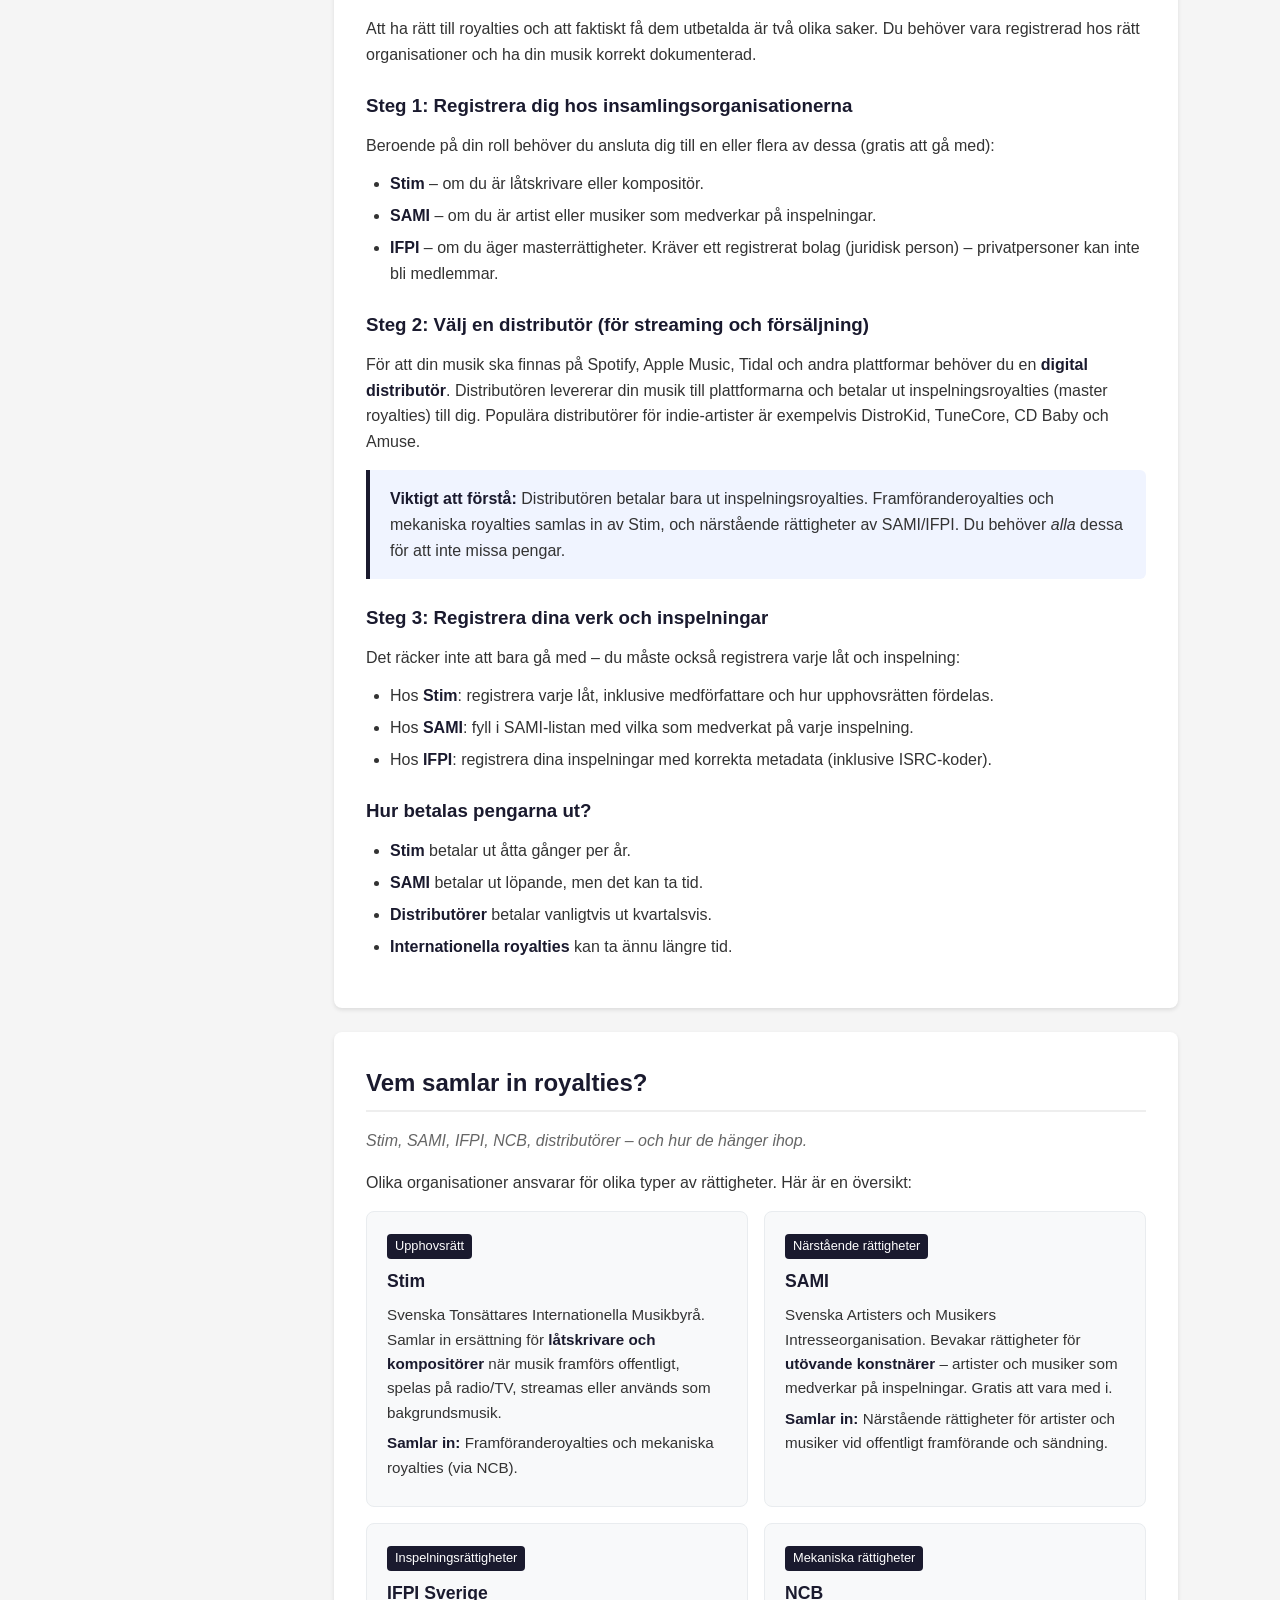
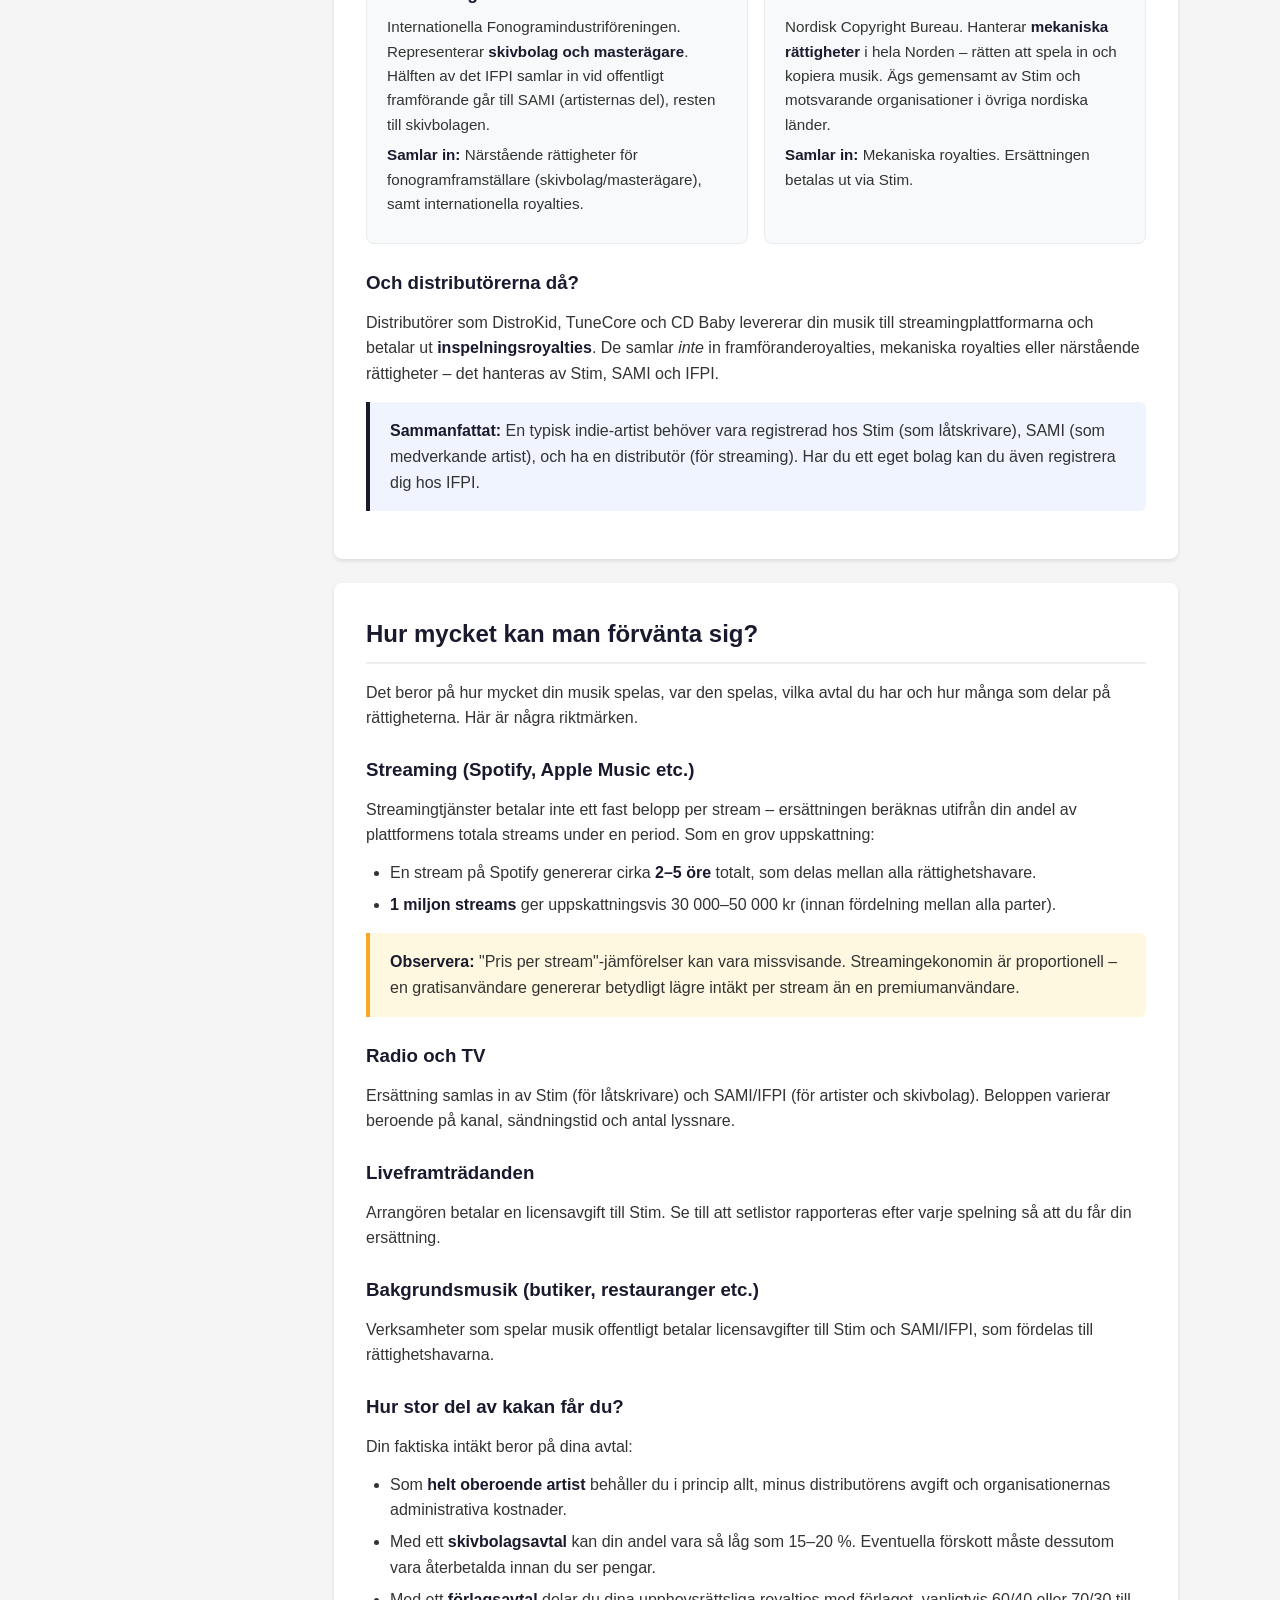
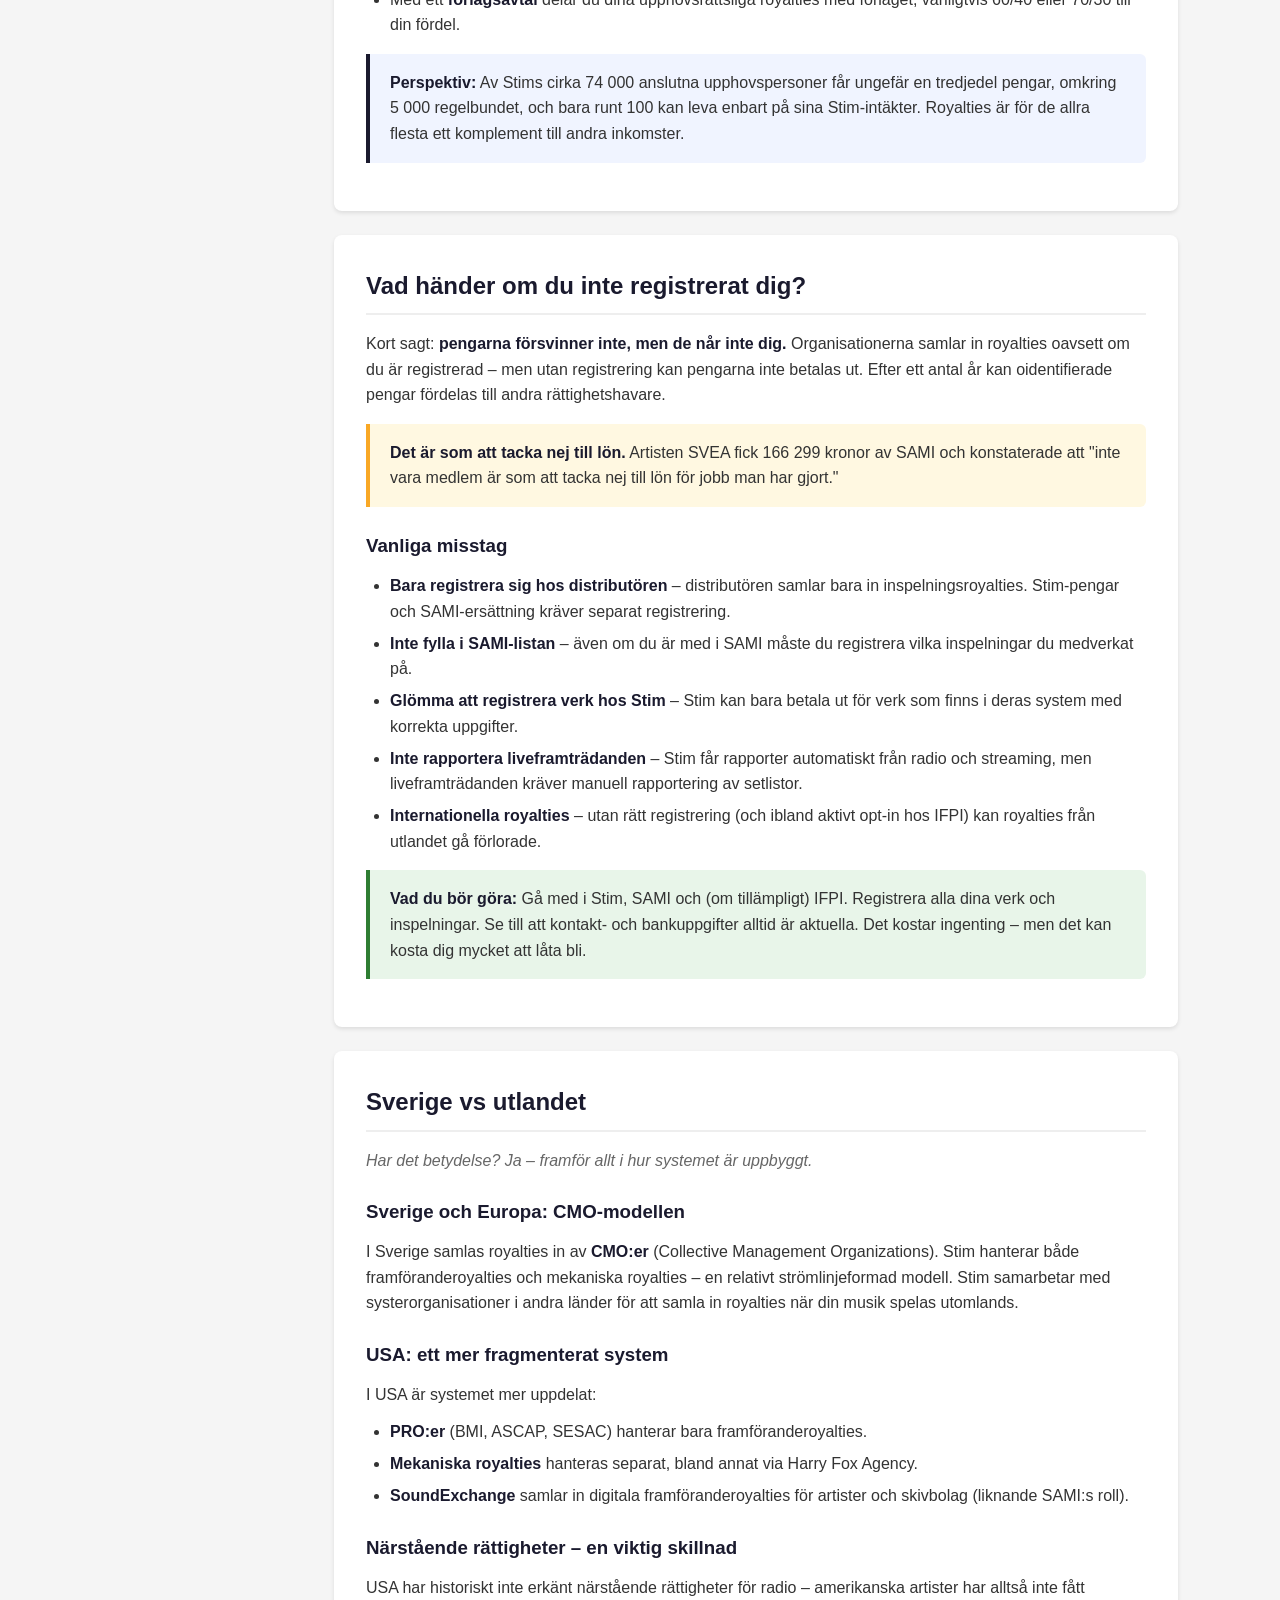
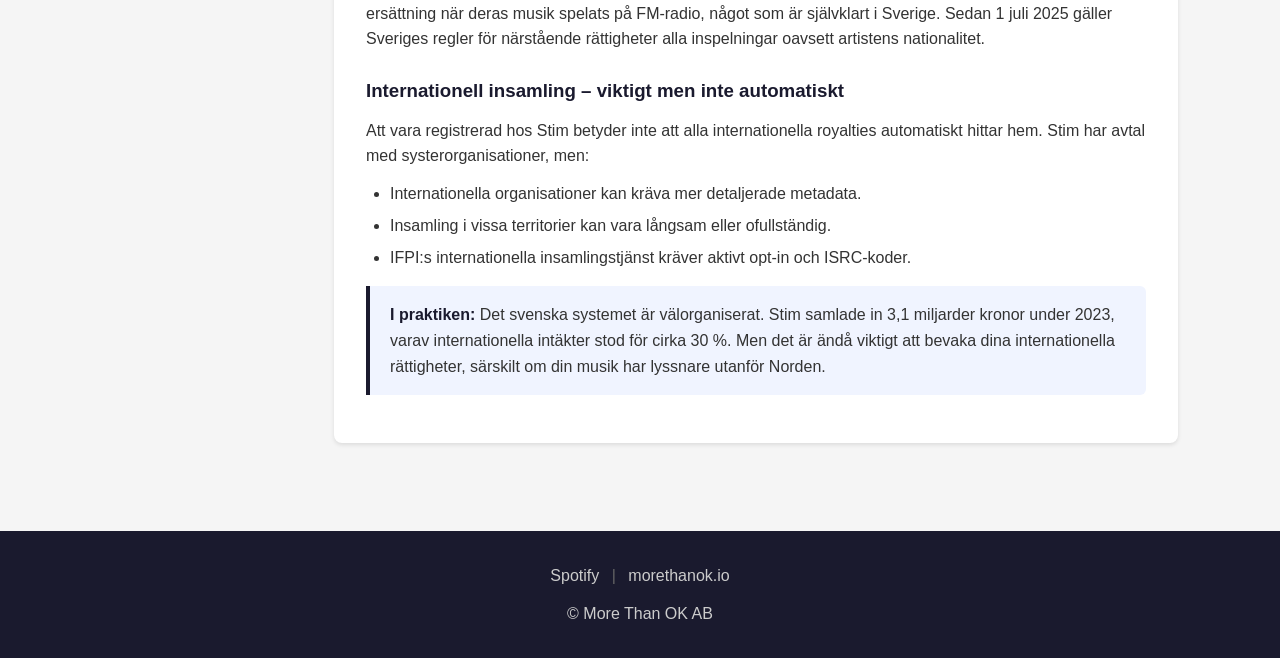
==== commit fec1ccd8: "Clarify that IFPI membership requires a registered company IFPI Sverige membership is only open to l" ====
--- a/index.html
+++ b/index.html
@@ -3,12 +3,17 @@
 <head>
     <meta charset="UTF-8">
     <meta name="viewport" content="width=device-width, initial-scale=1.0">
+    <meta name="description" content="En guide till musikroyalties i Sverige. Lär dig om upphovsrätt, Stim, SAMI, IFPI, streaming-ersättning och hur du får betalt som musikskapare.">
+    <meta property="og:title" content="Musikroyalties i Sverige">
+    <meta property="og:description" content="En guide till musikroyalties i Sverige. Lär dig om upphovsrätt, Stim, SAMI, IFPI och hur du får betalt som musikskapare.">
+    <meta property="og:type" content="website">
+    <meta property="og:locale" content="sv_SE">
     <title>Musikroyalties i Sverige</title>
     <link rel="stylesheet" href="css/styles.css">
 </head>
 <body>
     <header>
-        <nav>
+        <nav aria-label="Huvudnavigering">
             <div class="logo">Musikroyalties Sverige</div>
             <ul class="nav-links">
                 <li><a href="index.html" class="active">Information</a></li>
@@ -126,7 +131,7 @@
             <ul>
                 <li><strong>Stim</strong> &ndash; om du är låtskrivare eller kompositör.</li>
                 <li><strong>SAMI</strong> &ndash; om du är artist eller musiker som medverkar på inspelningar.</li>
-                <li><strong>IFPI</strong> &ndash; om du äger ett skivbolag eller masterrättigheter.</li>
+                <li><strong>IFPI</strong> &ndash; om du äger masterrättigheter. Kräver ett registrerat bolag (juridisk person) &ndash; privatpersoner kan inte bli medlemmar.</li>
             </ul>
 
             <h3>Steg 2: Välj en distributör (för streaming och försäljning)</h3>
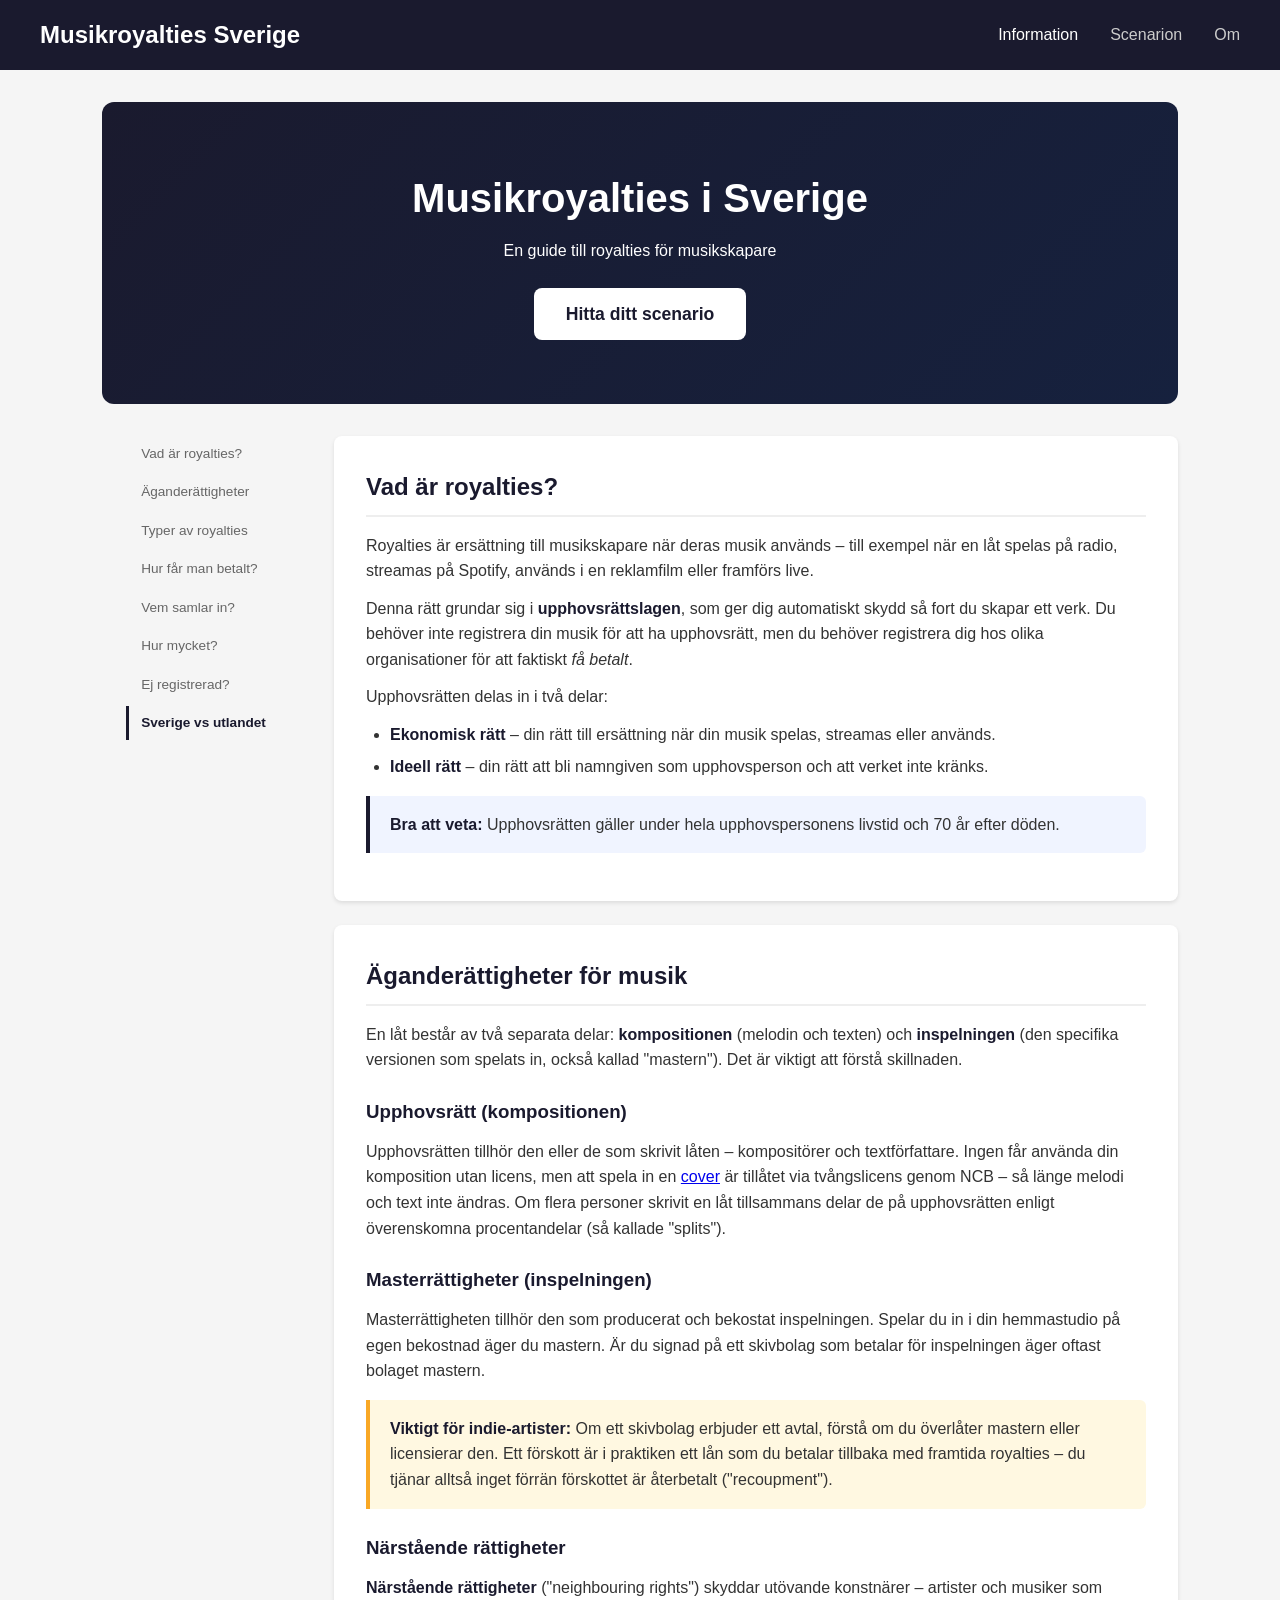
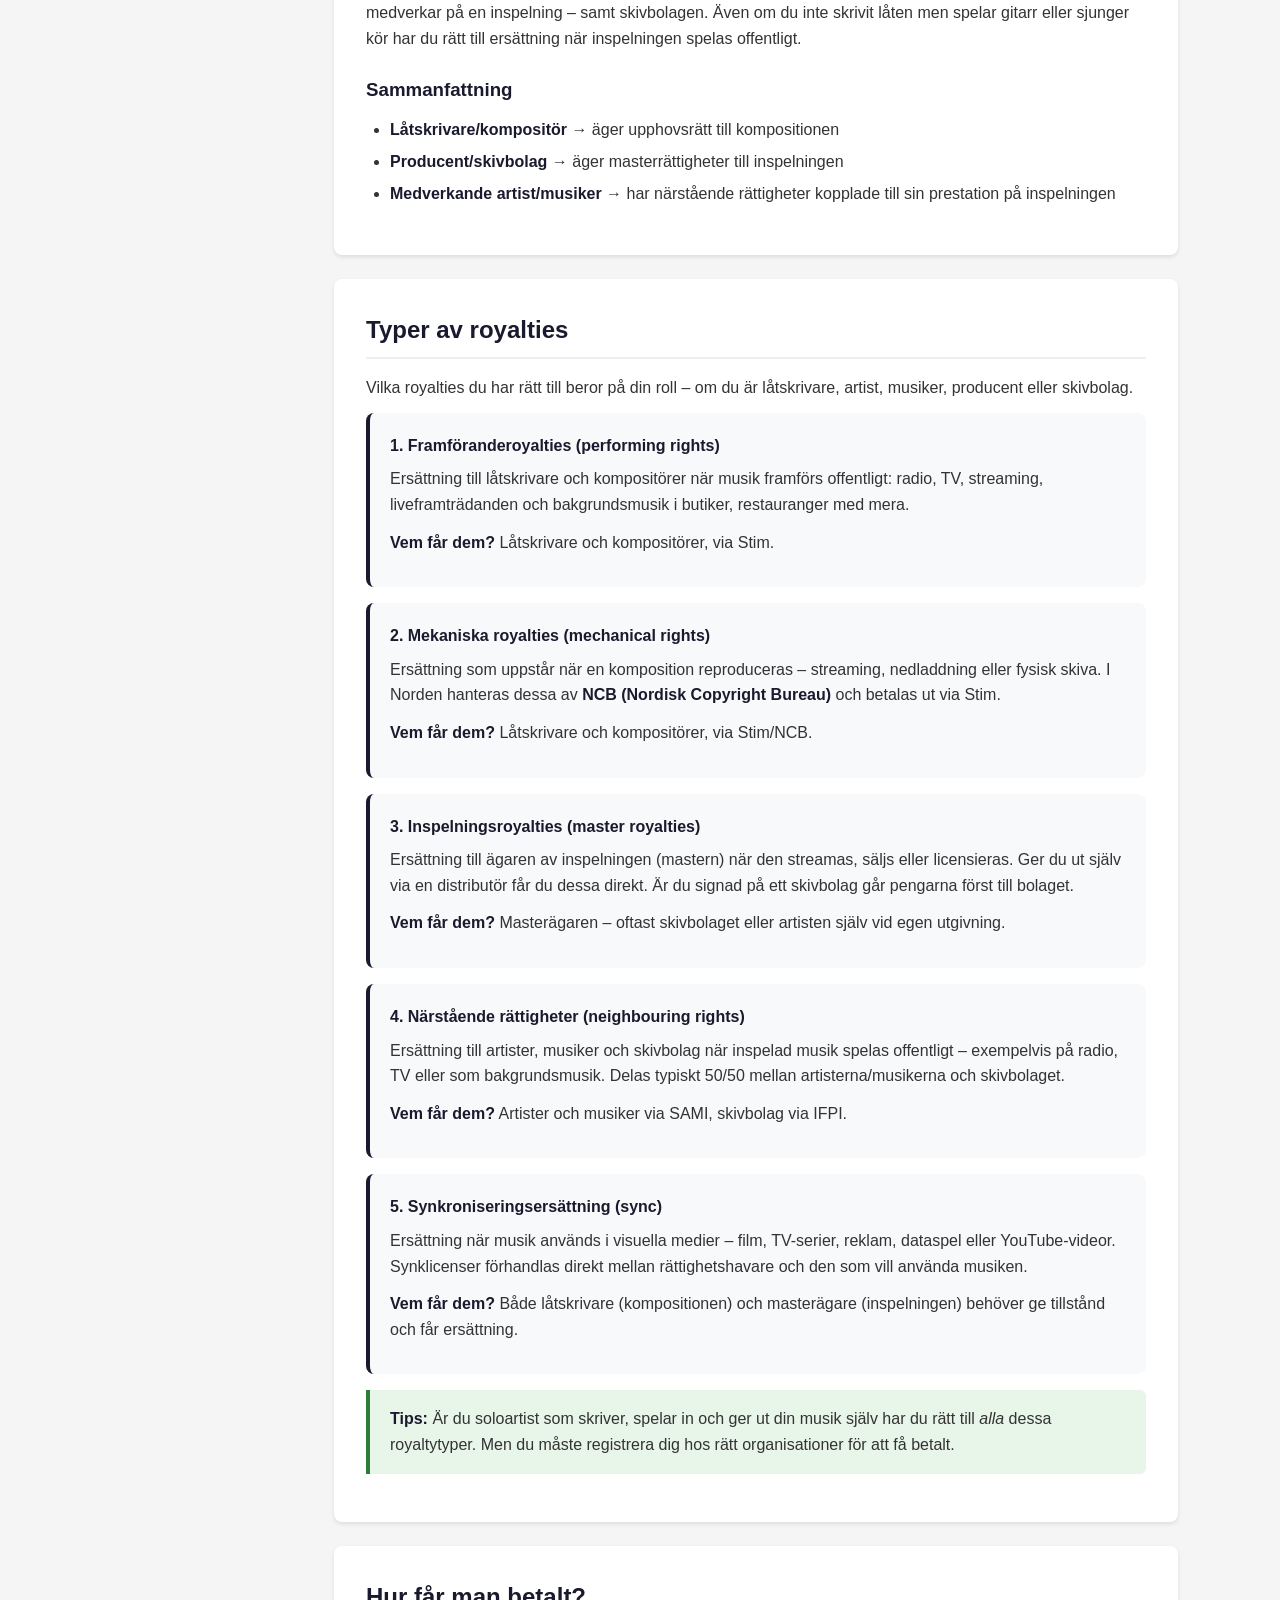
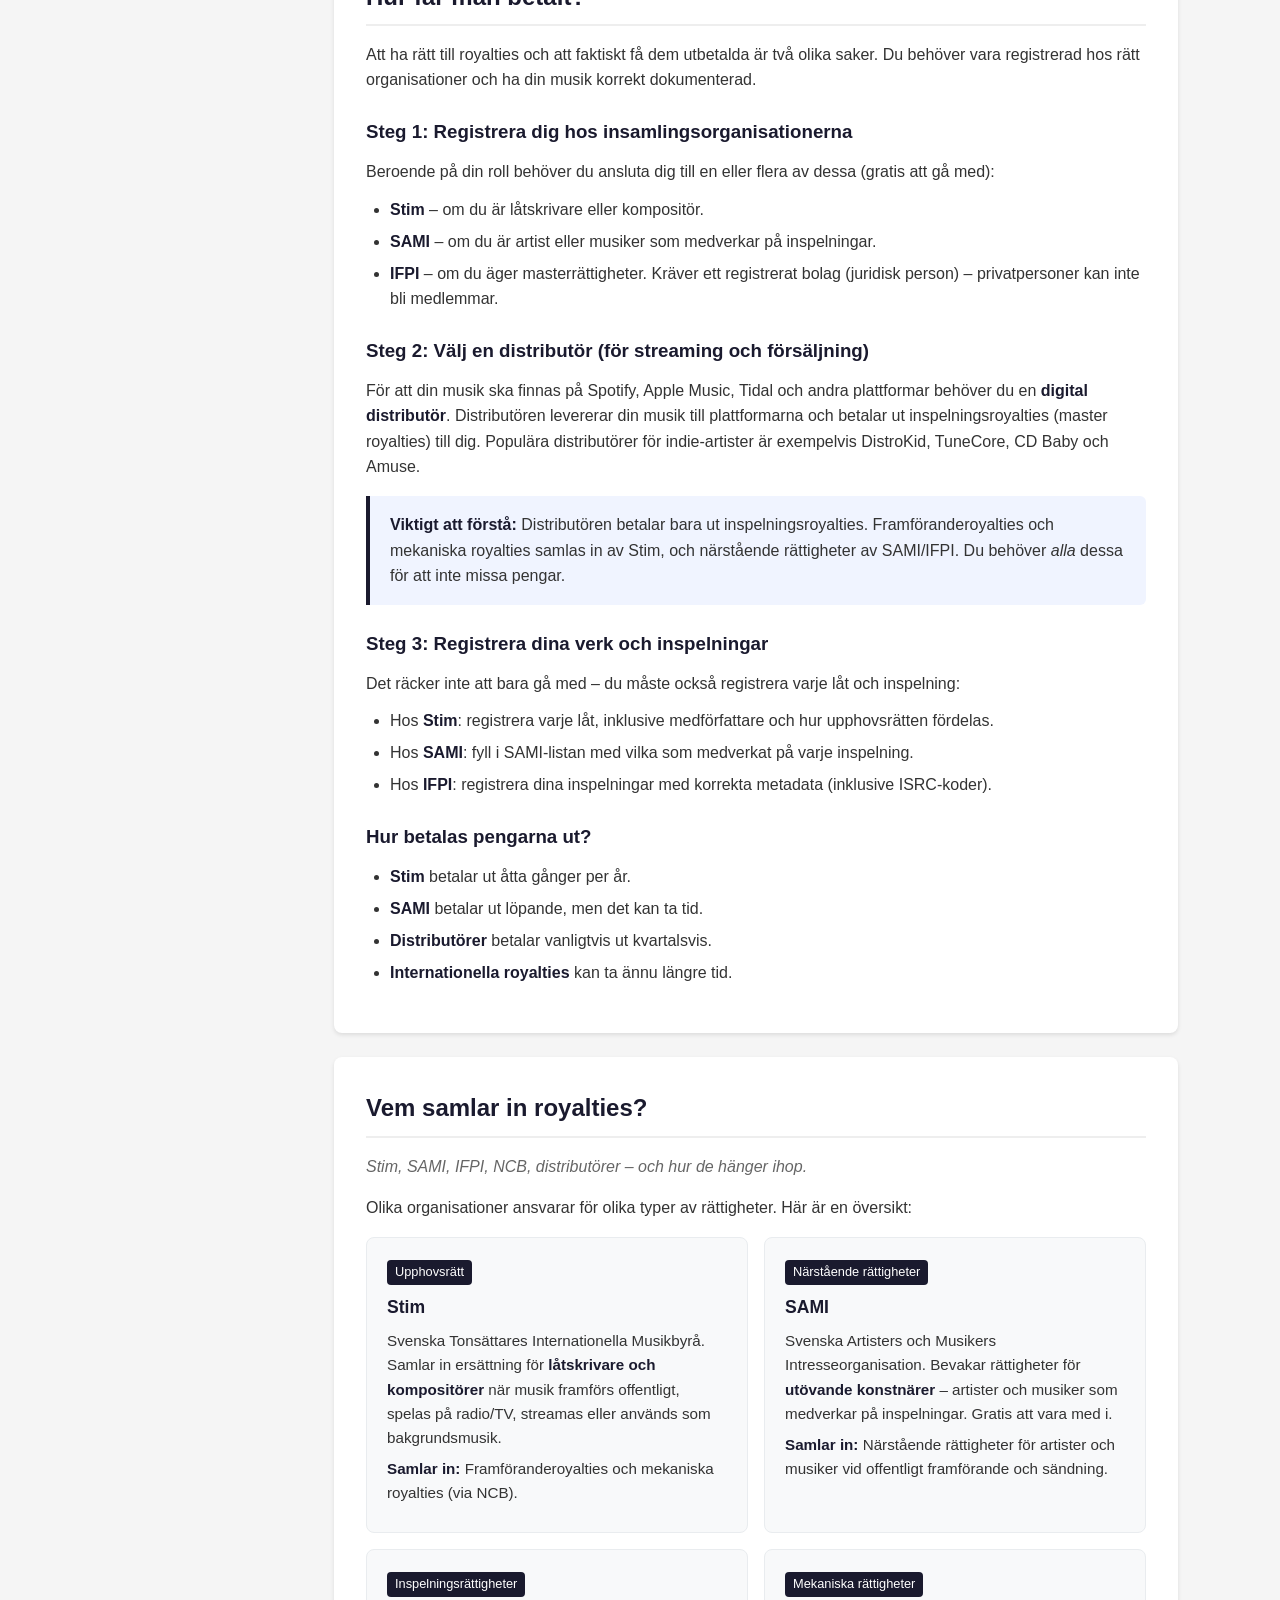
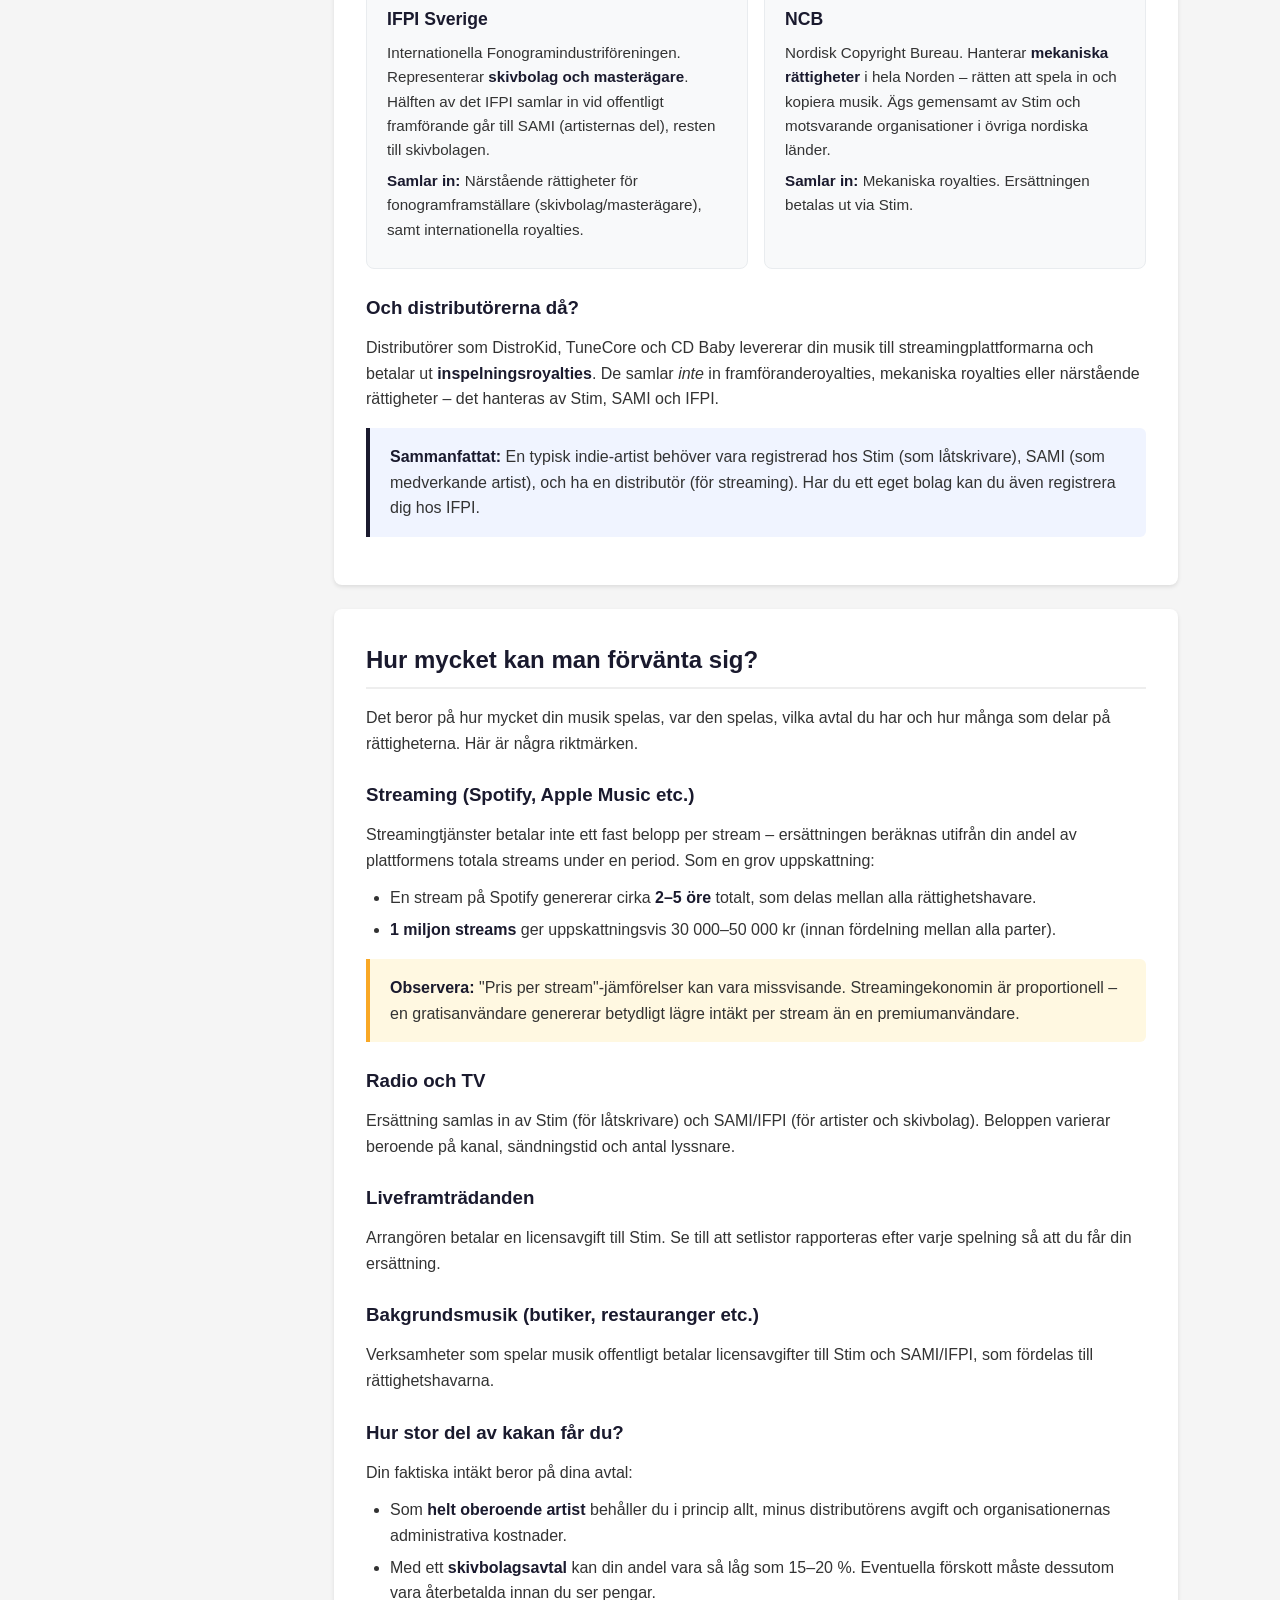
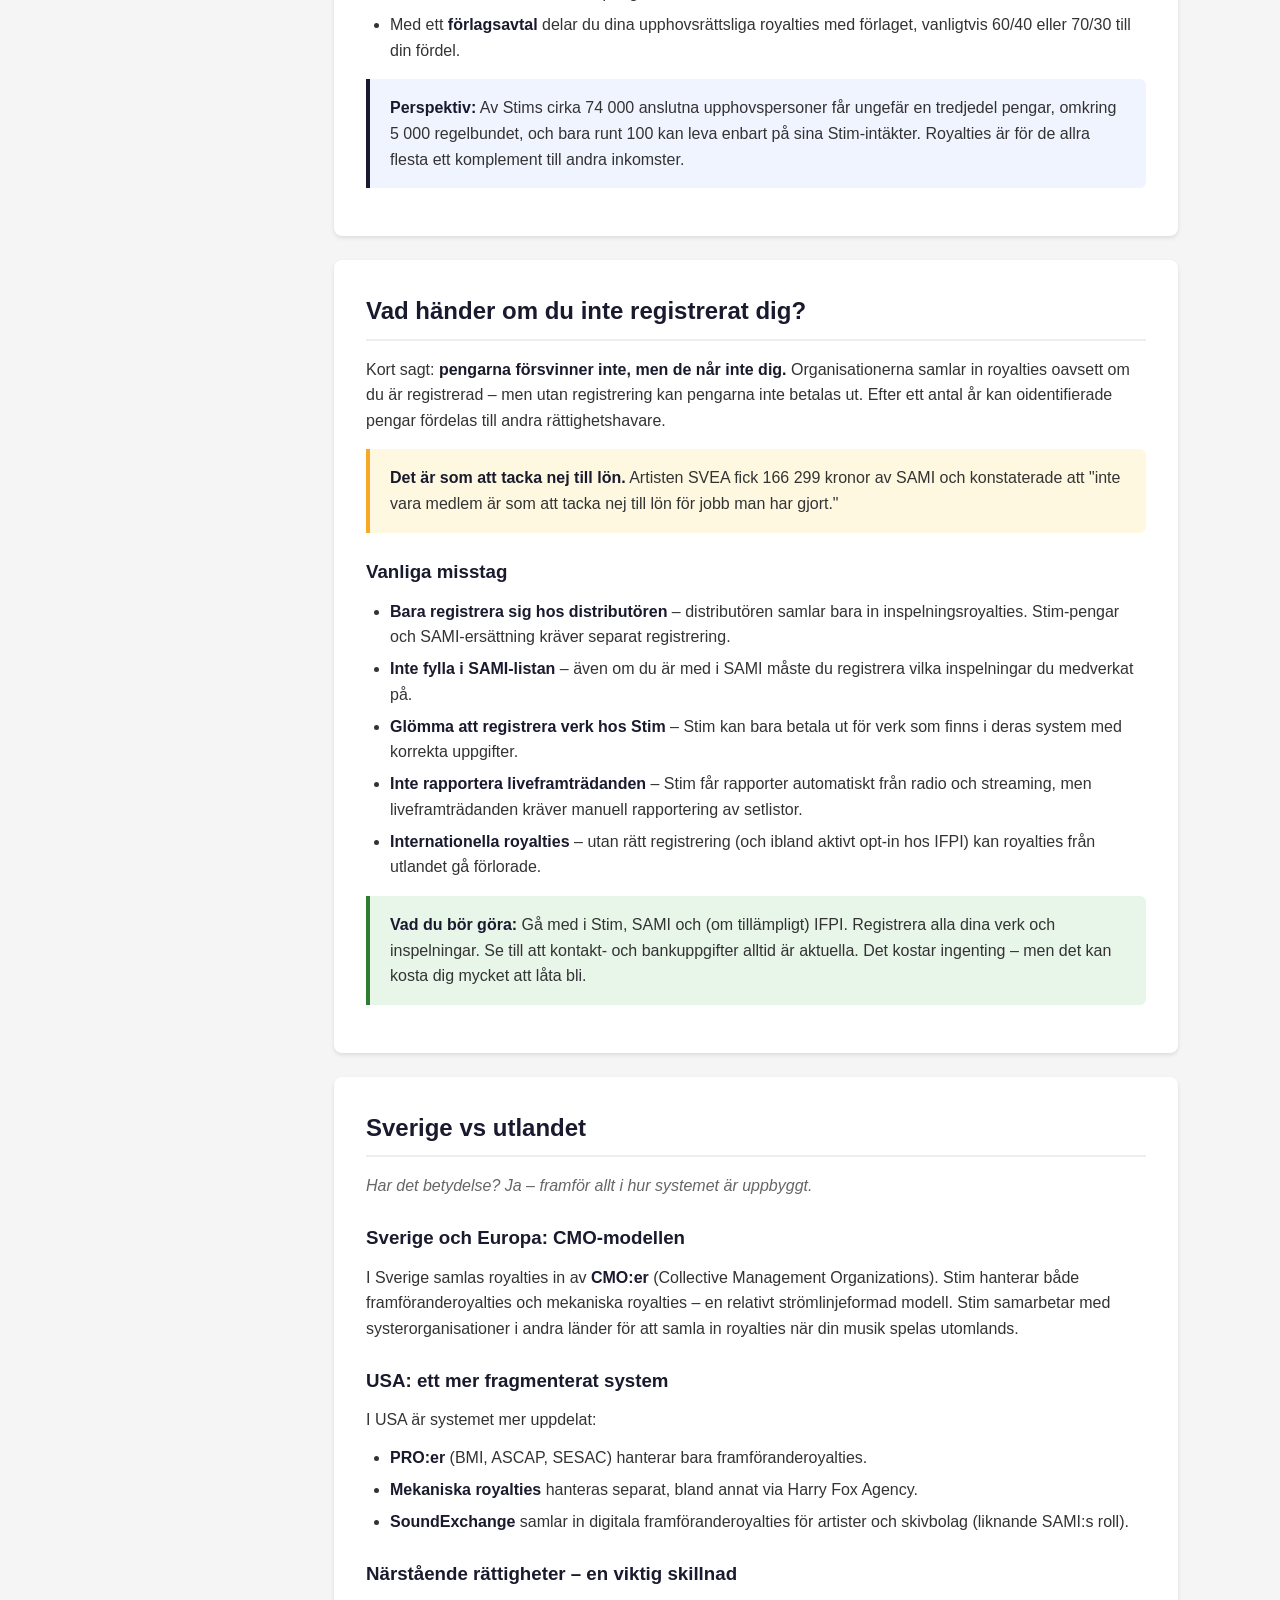
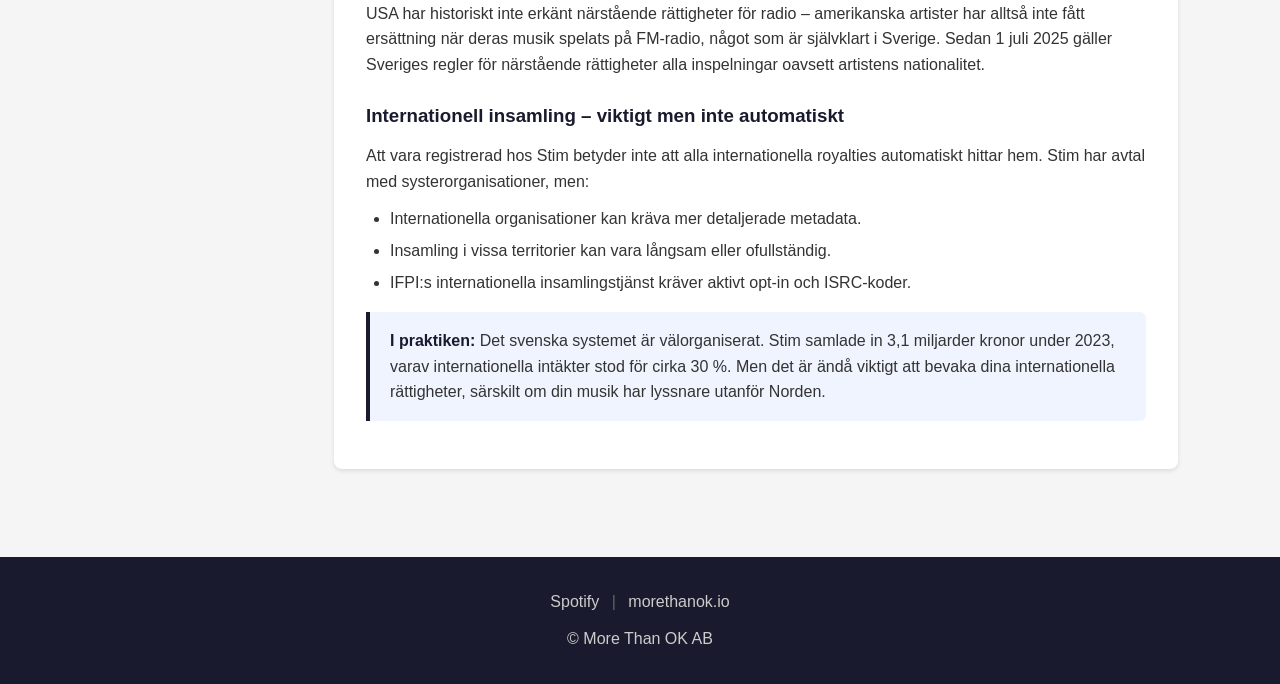
==== commit d27f5387: "Fix misleading claim about covers requiring permission The text incorrectly stated that nobody may u" ====
--- a/index.html
+++ b/index.html
@@ -64,7 +64,7 @@
             <p>En låt består av två separata delar: <strong>kompositionen</strong> (melodin och texten) och <strong>inspelningen</strong> (den specifika versionen som spelats in, också kallad "mastern"). Det är viktigt att förstå skillnaden.</p>
 
             <h3>Upphovsrätt (kompositionen)</h3>
-            <p>Upphovsrätten tillhör den eller de som skrivit låten &ndash; kompositörer och textförfattare. Ingen får använda din låt utan tillstånd, oavsett vem som spelar in den. Om flera personer skrivit en låt tillsammans delar de på upphovsrätten enligt överenskomna procentandelar (så kallade "splits").</p>
+            <p>Upphovsrätten tillhör den eller de som skrivit låten &ndash; kompositörer och textförfattare. Ingen får använda din komposition utan licens, men att spela in en <a href="scenarios.html">cover</a> är tillåtet via tvångslicens genom NCB &ndash; så länge melodi och text inte ändras. Om flera personer skrivit en låt tillsammans delar de på upphovsrätten enligt överenskomna procentandelar (så kallade "splits").</p>
 
             <h3>Masterrättigheter (inspelningen)</h3>
             <p>Masterrättigheten tillhör den som producerat och bekostat inspelningen. Spelar du in i din hemmastudio på egen bekostnad äger du mastern. Är du signad på ett skivbolag som betalar för inspelningen äger oftast bolaget mastern.</p>
--- a/css/styles.css
+++ b/css/styles.css
@@ -156,6 +156,13 @@
     margin-bottom: 1rem;
 }
 
+.scenario-missing {
+    text-align: center;
+    color: #666;
+    margin-top: 2rem;
+    font-size: 0.95rem;
+}
+
 /* Scenarios page */
 .scenario-selector {
     display: flex;
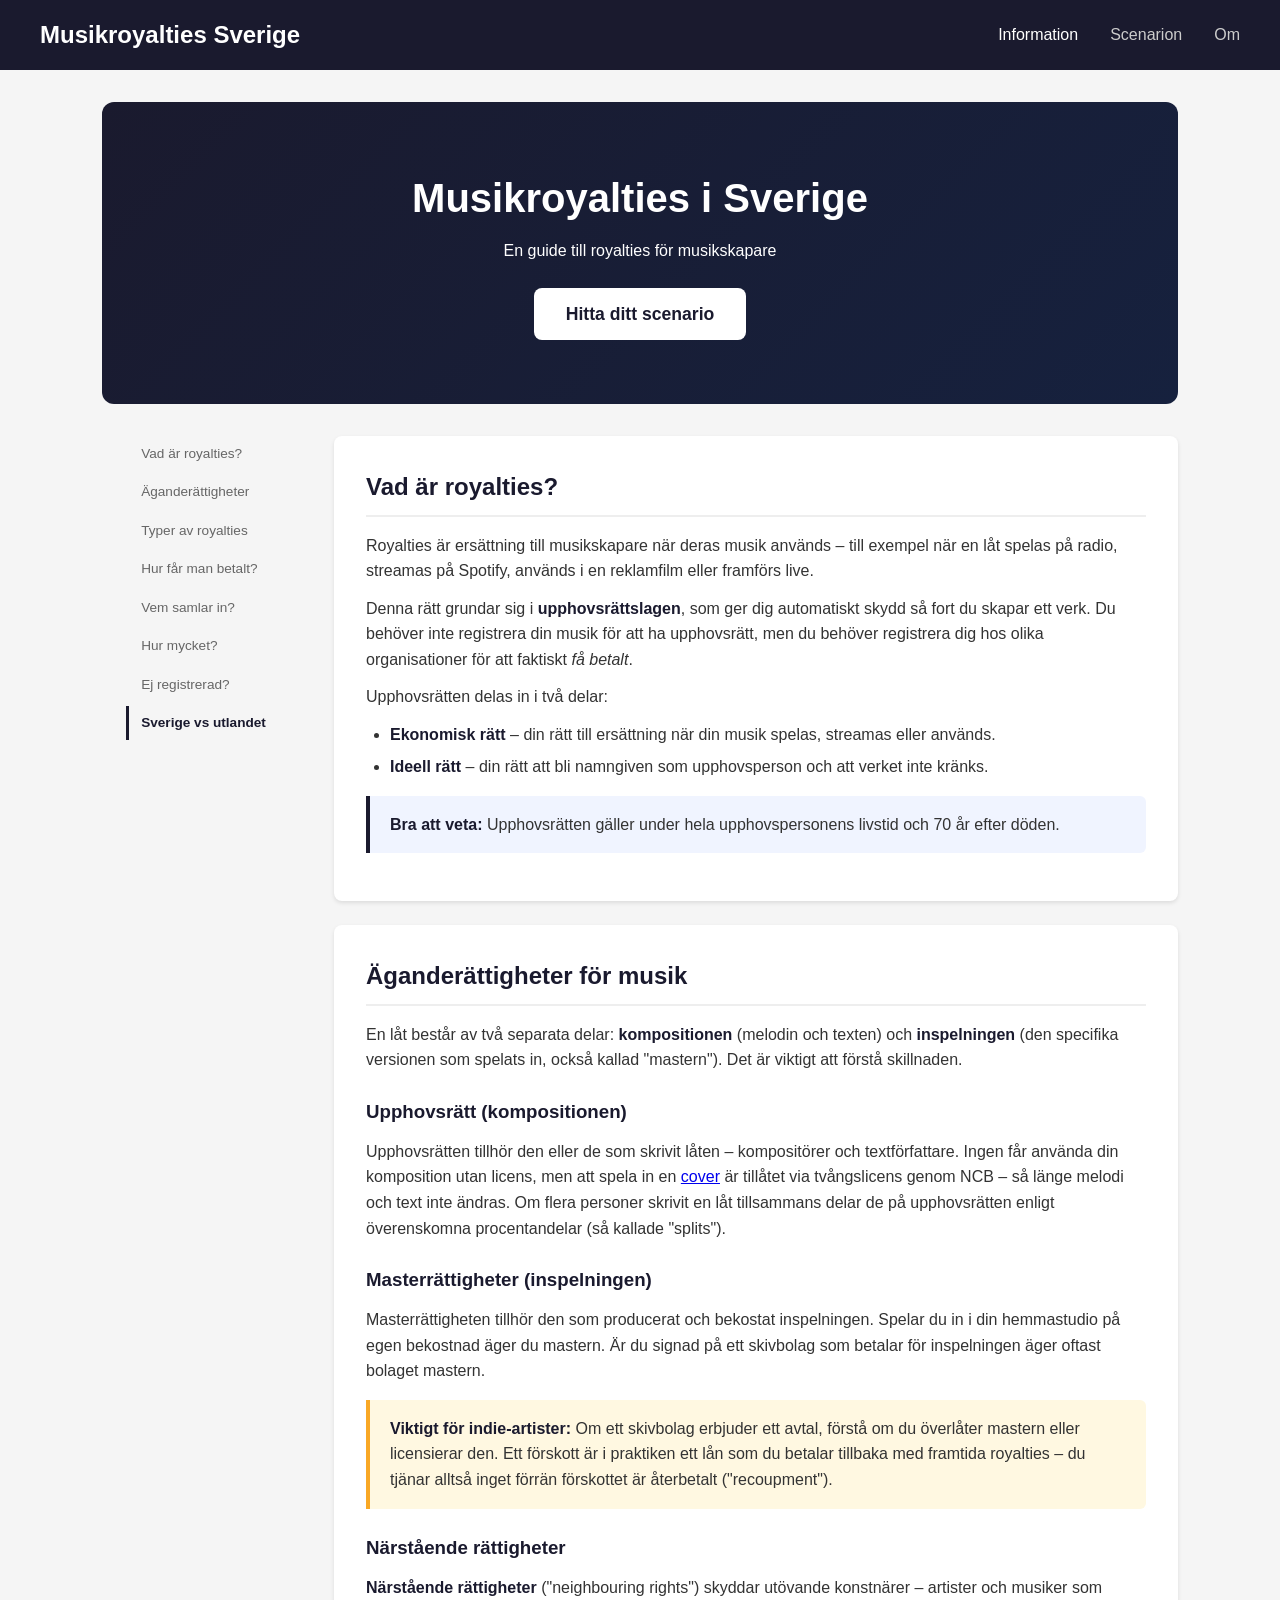
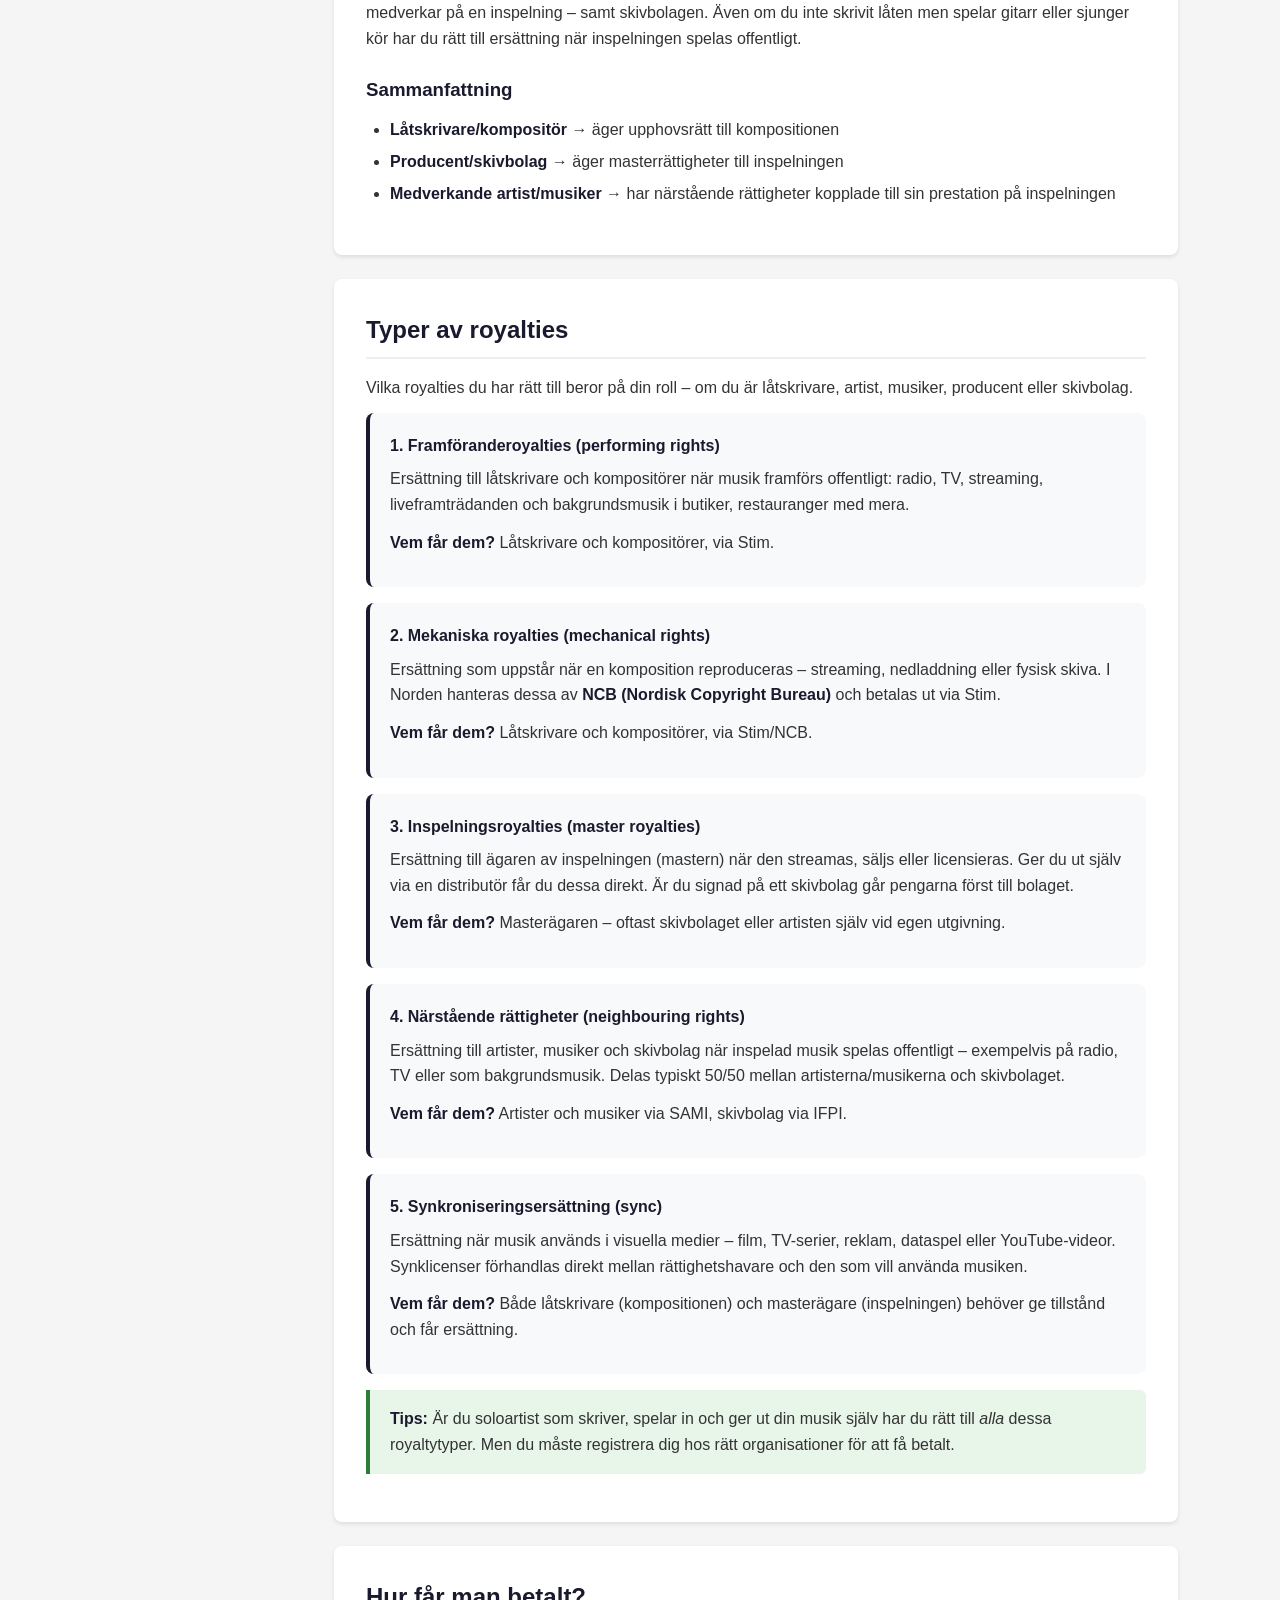
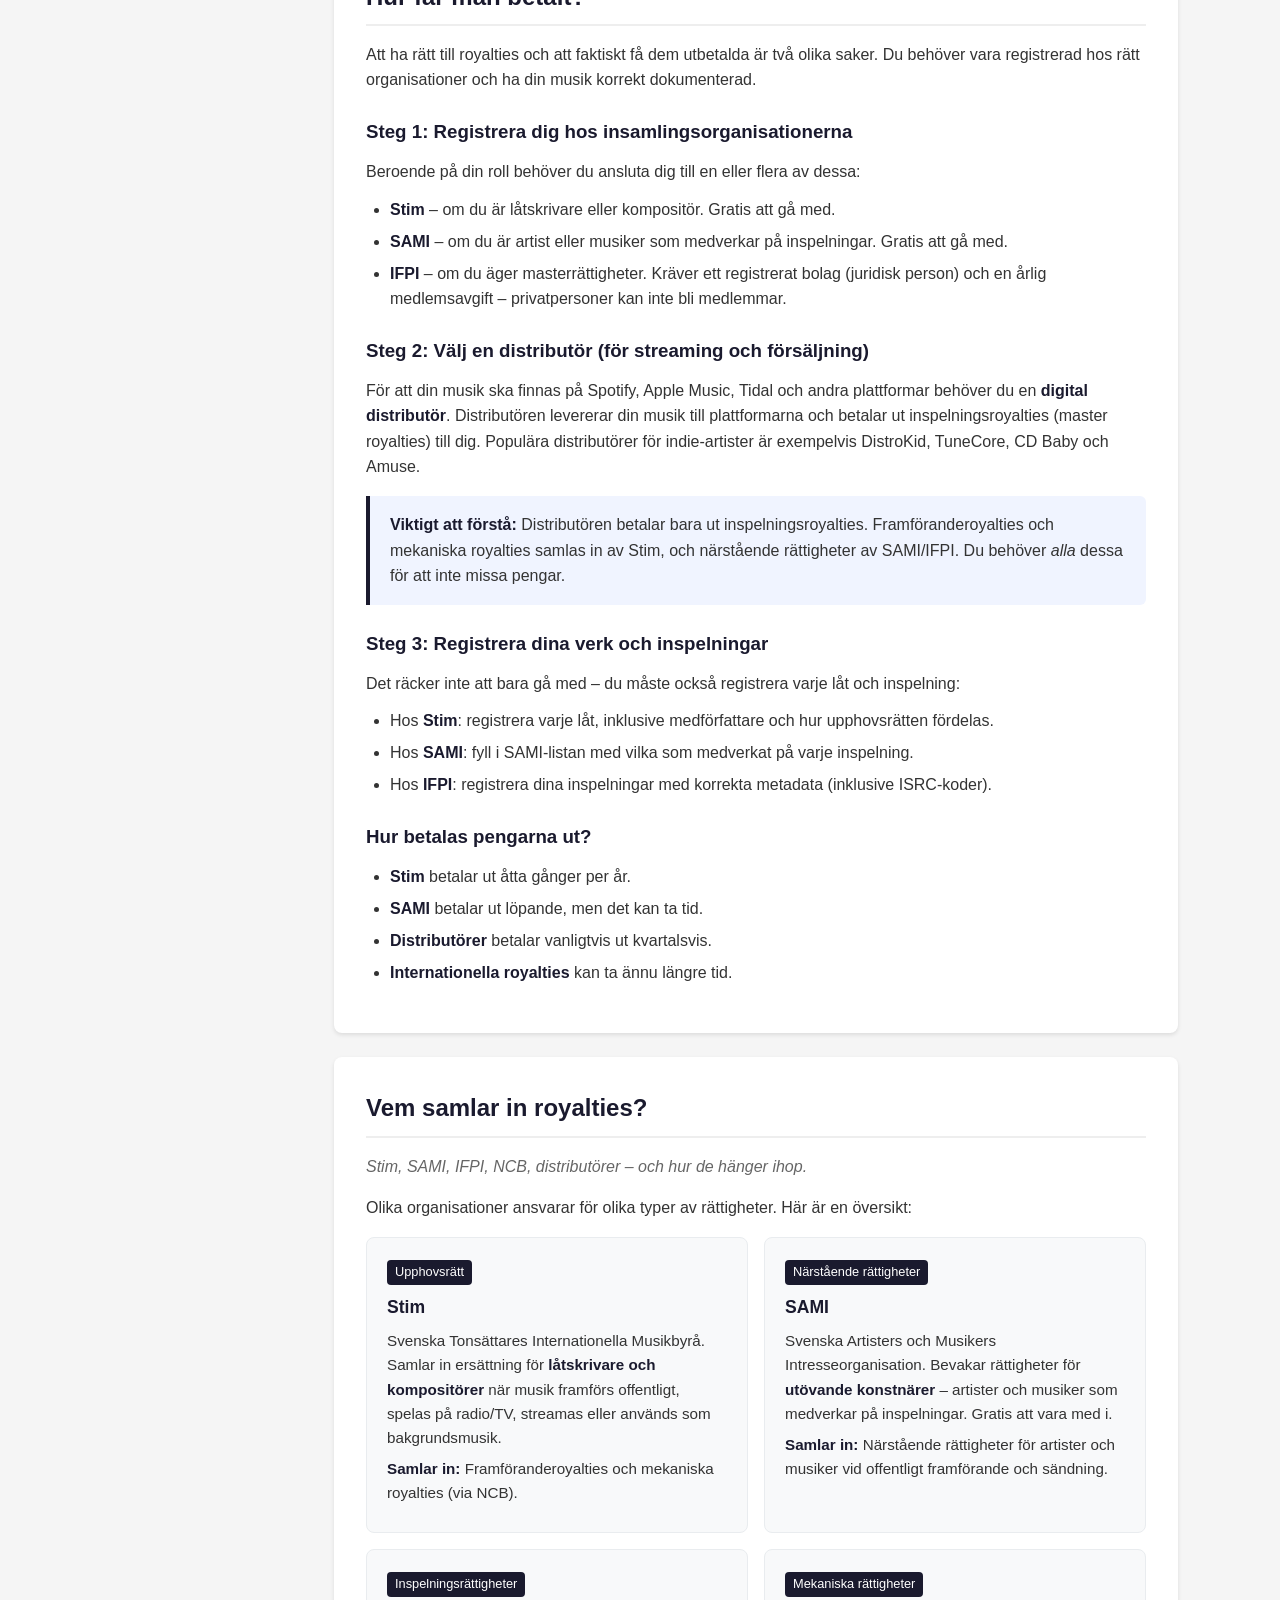
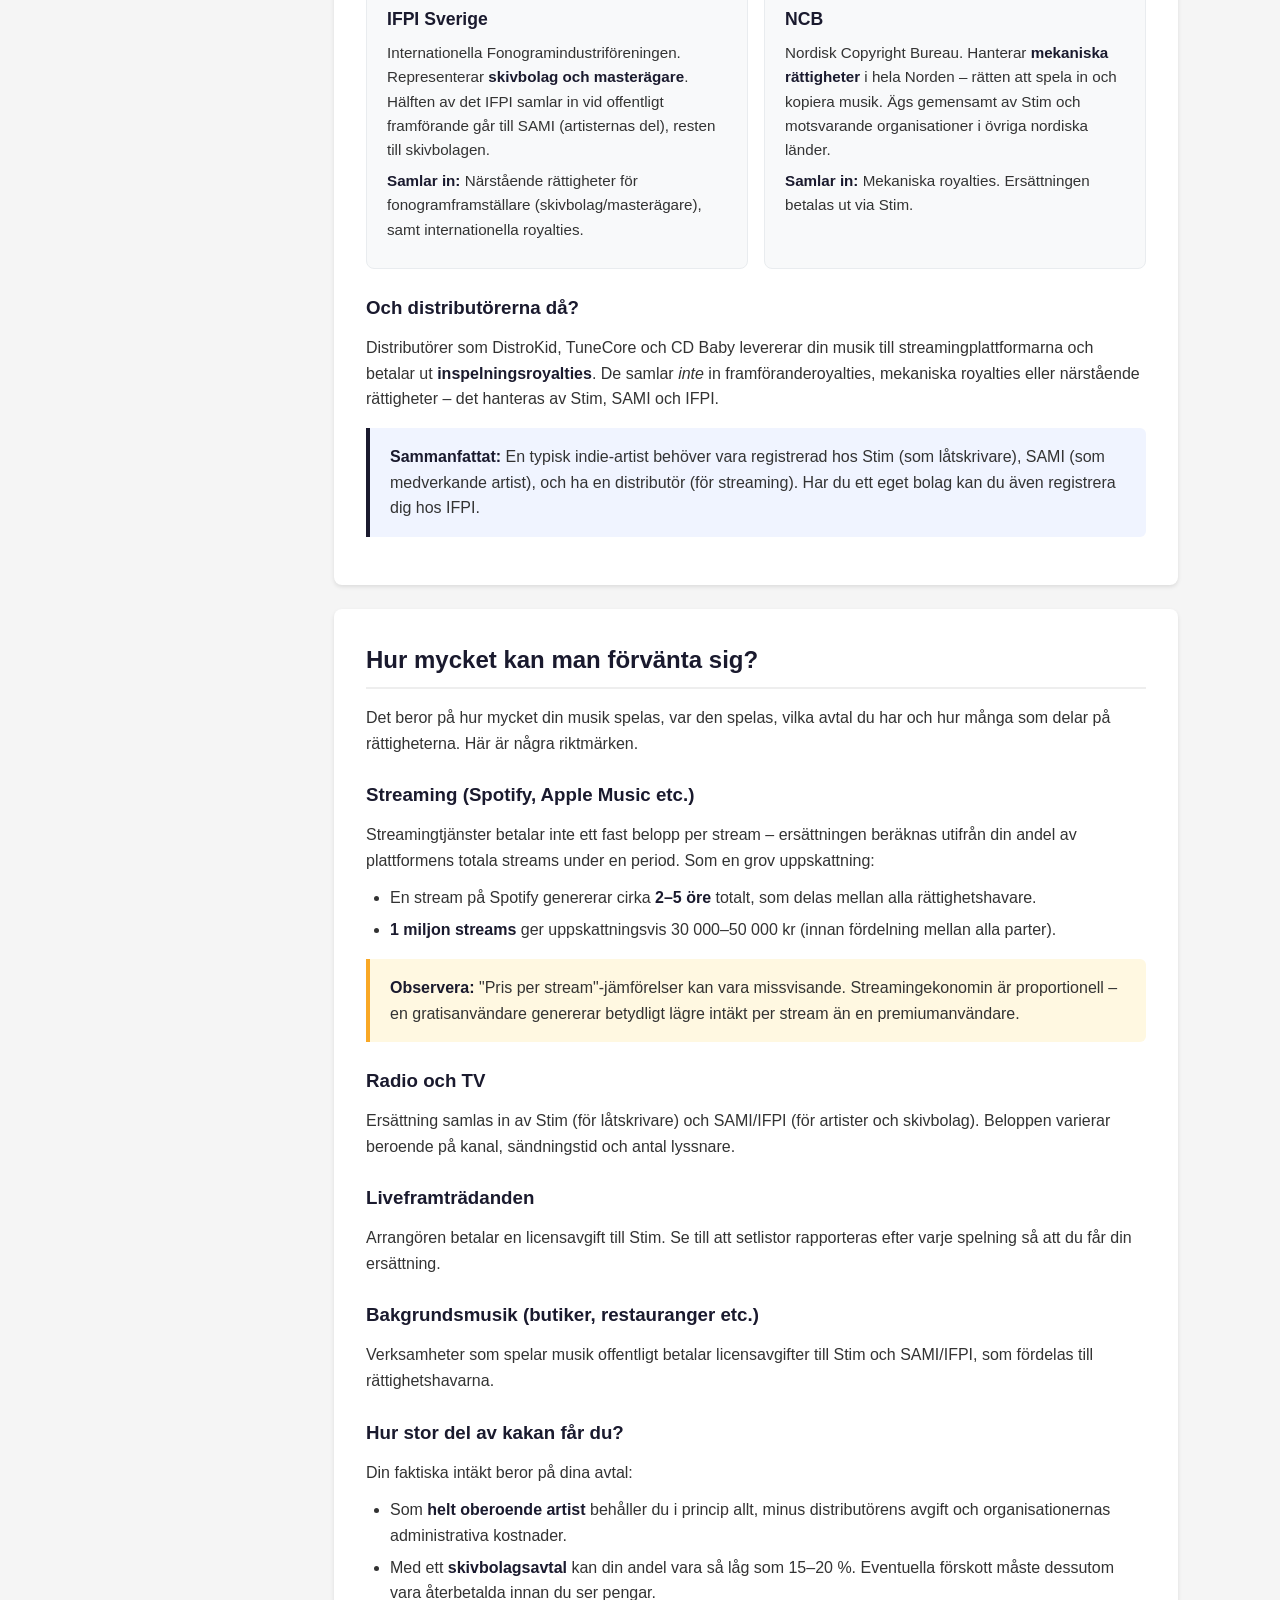
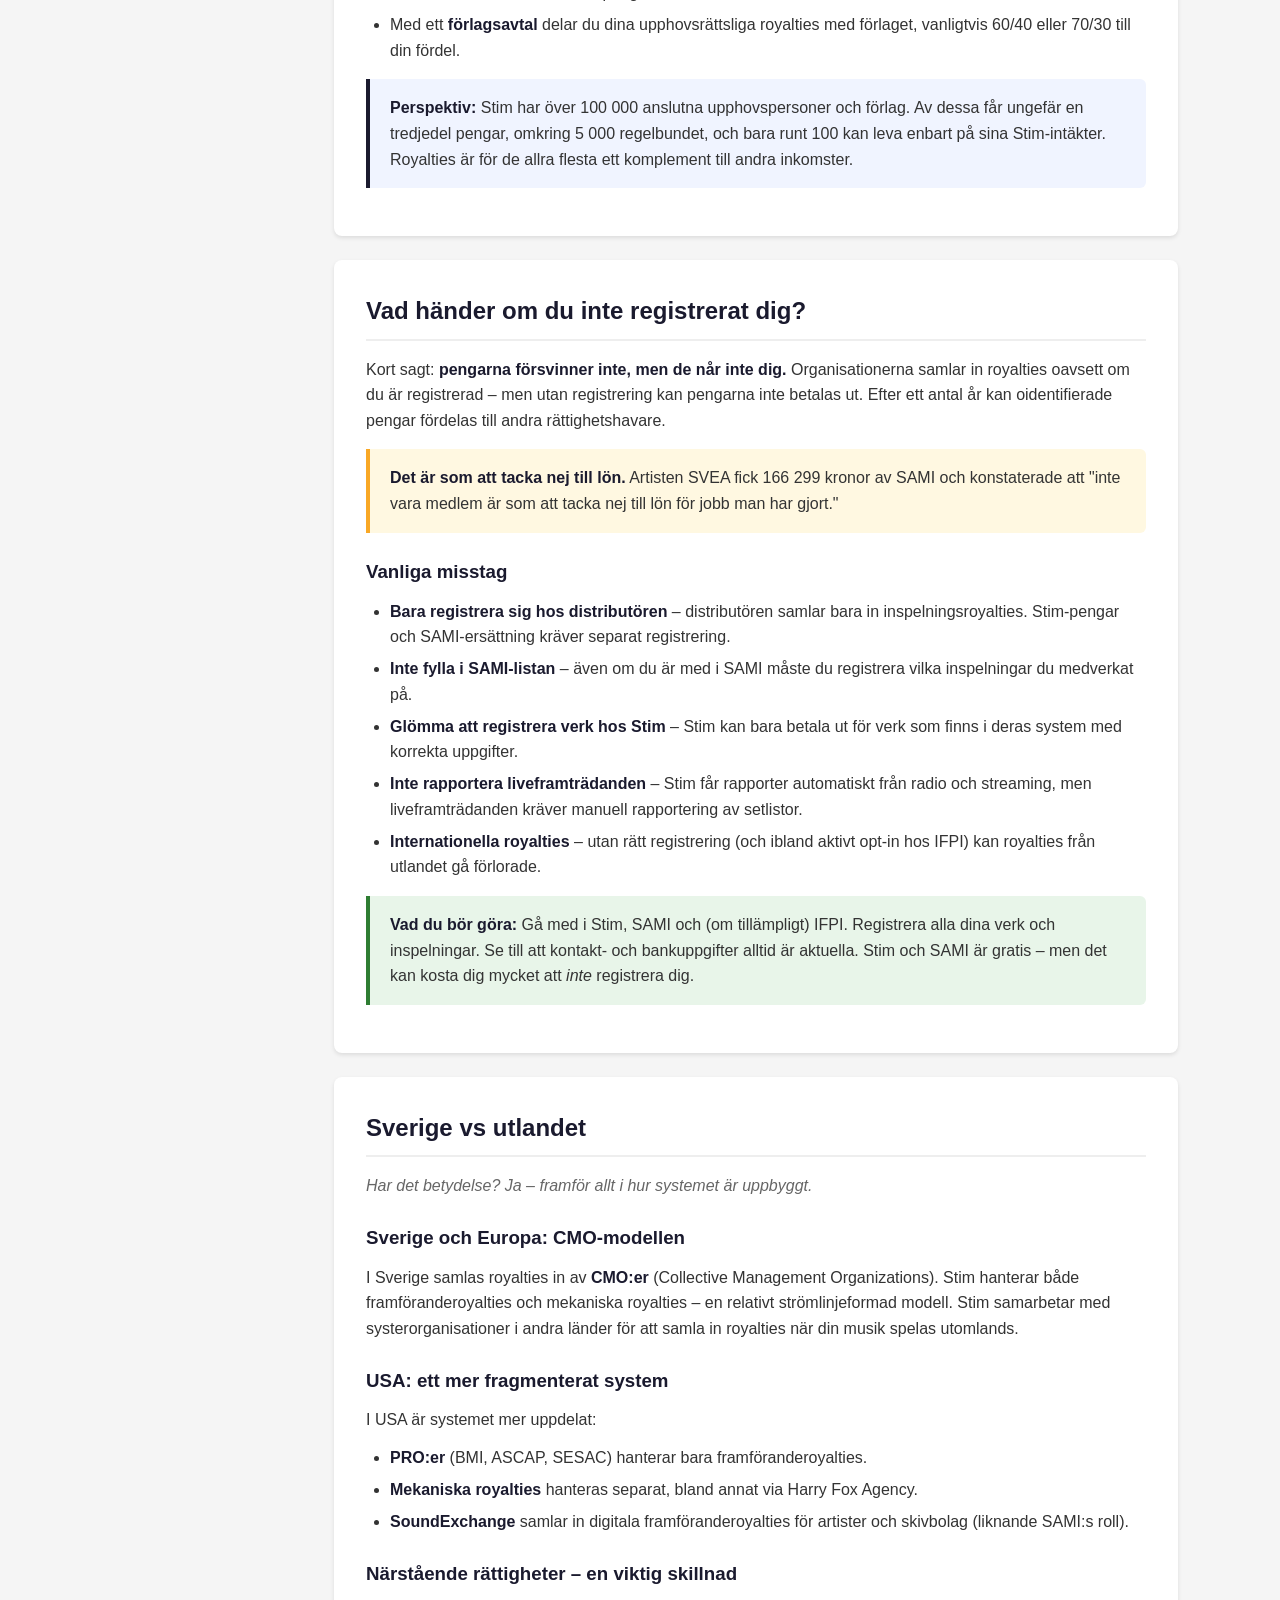
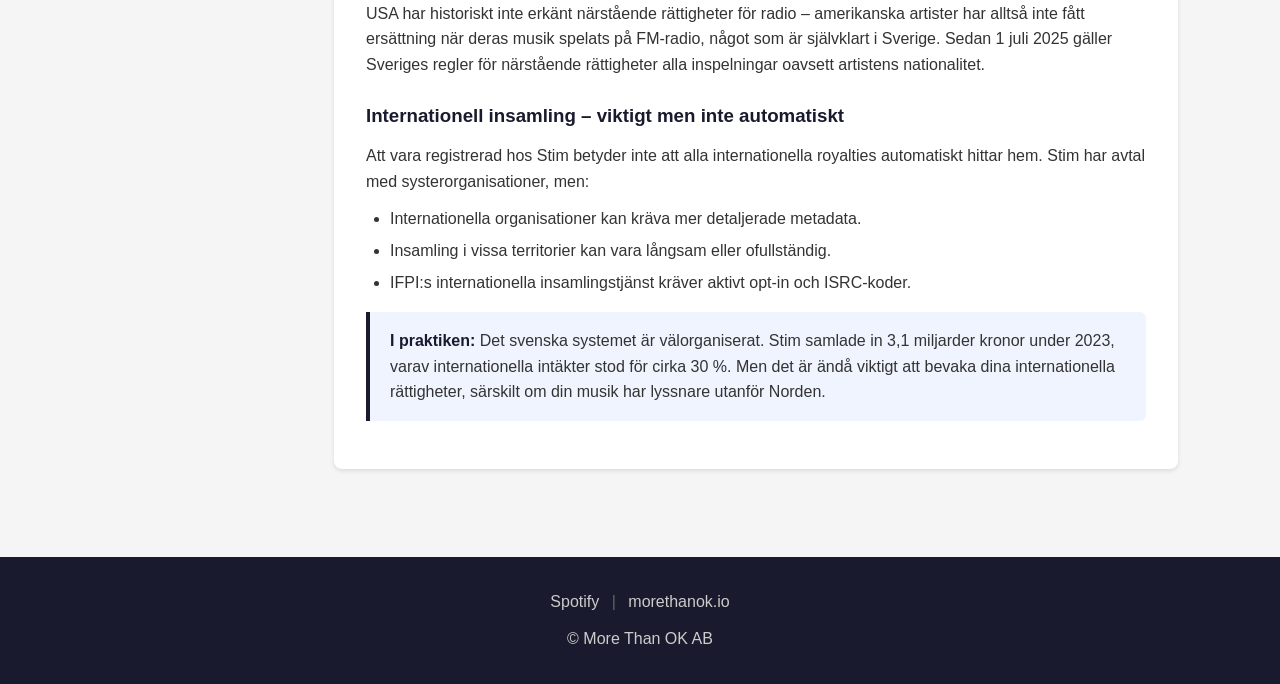
==== commit 03cd6fe8: "Fact-check all content and fix inaccuracies Systematically verified all factual claims across the si" ====
--- a/index.html
+++ b/index.html
@@ -127,11 +127,11 @@
             <p>Att ha rätt till royalties och att faktiskt få dem utbetalda är två olika saker. Du behöver vara registrerad hos rätt organisationer och ha din musik korrekt dokumenterad.</p>
 
             <h3>Steg 1: Registrera dig hos insamlingsorganisationerna</h3>
-            <p>Beroende på din roll behöver du ansluta dig till en eller flera av dessa (gratis att gå med):</p>
-            <ul>
-                <li><strong>Stim</strong> &ndash; om du är låtskrivare eller kompositör.</li>
-                <li><strong>SAMI</strong> &ndash; om du är artist eller musiker som medverkar på inspelningar.</li>
-                <li><strong>IFPI</strong> &ndash; om du äger masterrättigheter. Kräver ett registrerat bolag (juridisk person) &ndash; privatpersoner kan inte bli medlemmar.</li>
+            <p>Beroende på din roll behöver du ansluta dig till en eller flera av dessa:</p>
+            <ul>
+                <li><strong>Stim</strong> &ndash; om du är låtskrivare eller kompositör. Gratis att gå med.</li>
+                <li><strong>SAMI</strong> &ndash; om du är artist eller musiker som medverkar på inspelningar. Gratis att gå med.</li>
+                <li><strong>IFPI</strong> &ndash; om du äger masterrättigheter. Kräver ett registrerat bolag (juridisk person) och en årlig medlemsavgift &ndash; privatpersoner kan inte bli medlemmar.</li>
             </ul>
 
             <h3>Steg 2: Välj en distributör (för streaming och försäljning)</h3>
@@ -231,7 +231,7 @@
                 <li>Med ett <strong>förlagsavtal</strong> delar du dina upphovsrättsliga royalties med förlaget, vanligtvis 60/40 eller 70/30 till din fördel.</li>
             </ul>
             <div class="info-box">
-                <p><strong>Perspektiv:</strong> Av Stims cirka 74&nbsp;000 anslutna upphovspersoner får ungefär en tredjedel pengar, omkring 5&nbsp;000 regelbundet, och bara runt 100 kan leva enbart på sina Stim-intäkter. Royalties är för de allra flesta ett komplement till andra inkomster.</p>
+                <p><strong>Perspektiv:</strong> Stim har över 100&nbsp;000 anslutna upphovspersoner och förlag. Av dessa får ungefär en tredjedel pengar, omkring 5&nbsp;000 regelbundet, och bara runt 100 kan leva enbart på sina Stim-intäkter. Royalties är för de allra flesta ett komplement till andra inkomster.</p>
             </div>
         </section>
 
@@ -253,7 +253,7 @@
             </ul>
 
             <div class="info-box tip">
-                <p><strong>Vad du bör göra:</strong> Gå med i Stim, SAMI och (om tillämpligt) IFPI. Registrera alla dina verk och inspelningar. Se till att kontakt- och bankuppgifter alltid är aktuella. Det kostar ingenting &ndash; men det kan kosta dig mycket att låta bli.</p>
+                <p><strong>Vad du bör göra:</strong> Gå med i Stim, SAMI och (om tillämpligt) IFPI. Registrera alla dina verk och inspelningar. Se till att kontakt- och bankuppgifter alltid är aktuella. Stim och SAMI är gratis &ndash; men det kan kosta dig mycket att <em>inte</em> registrera dig.</p>
             </div>
         </section>
 
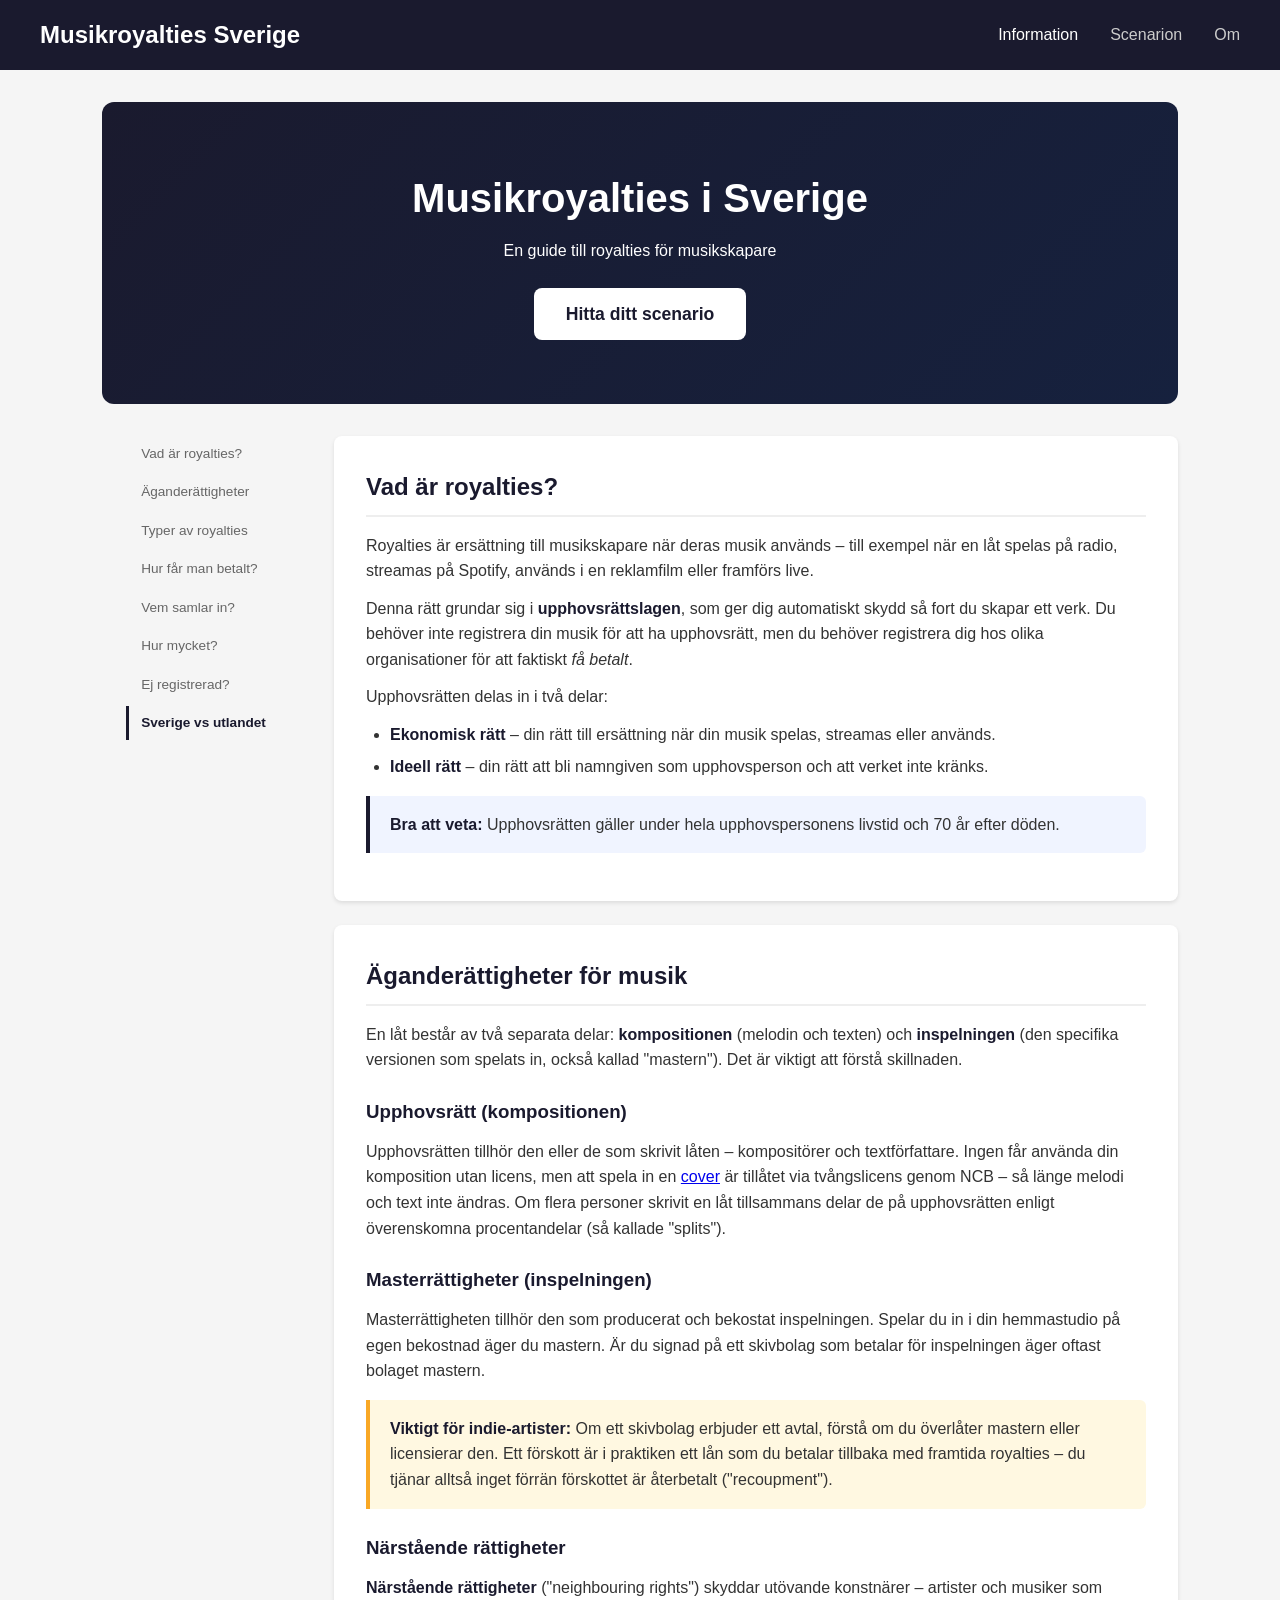
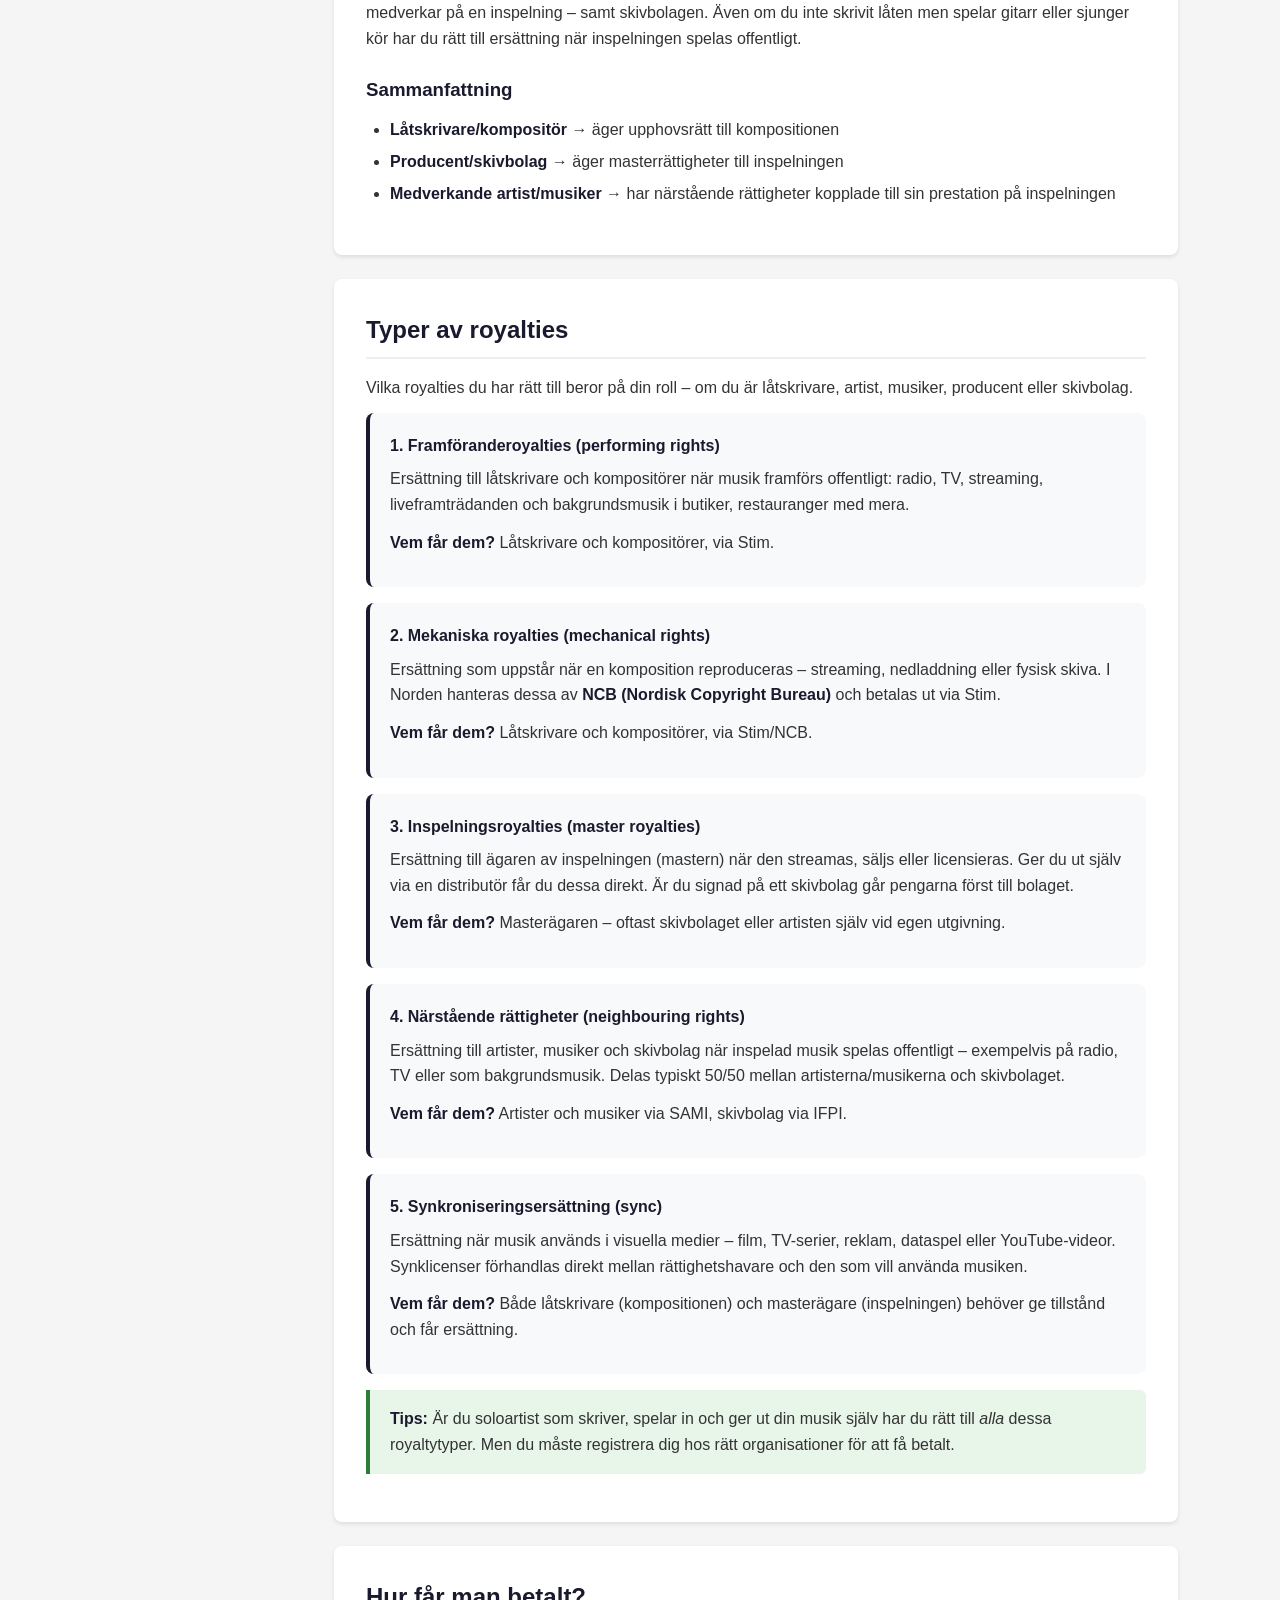
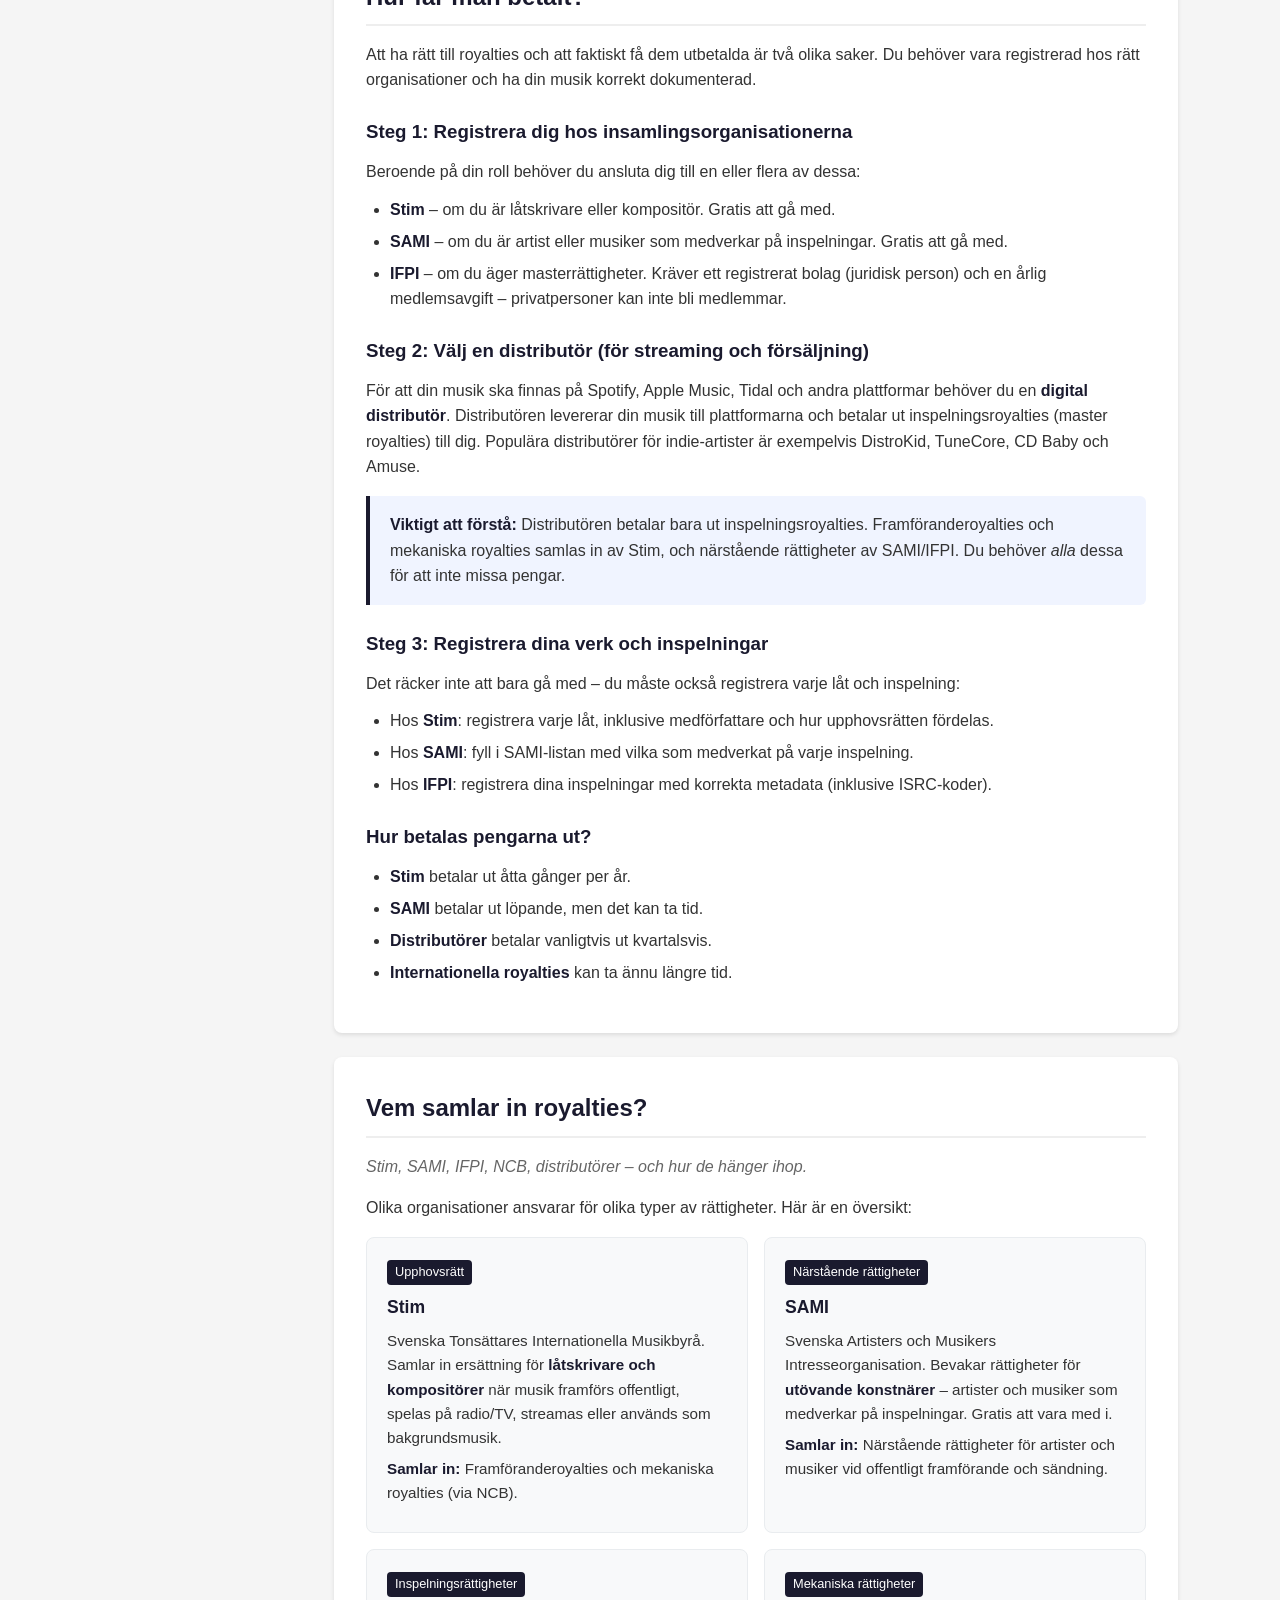
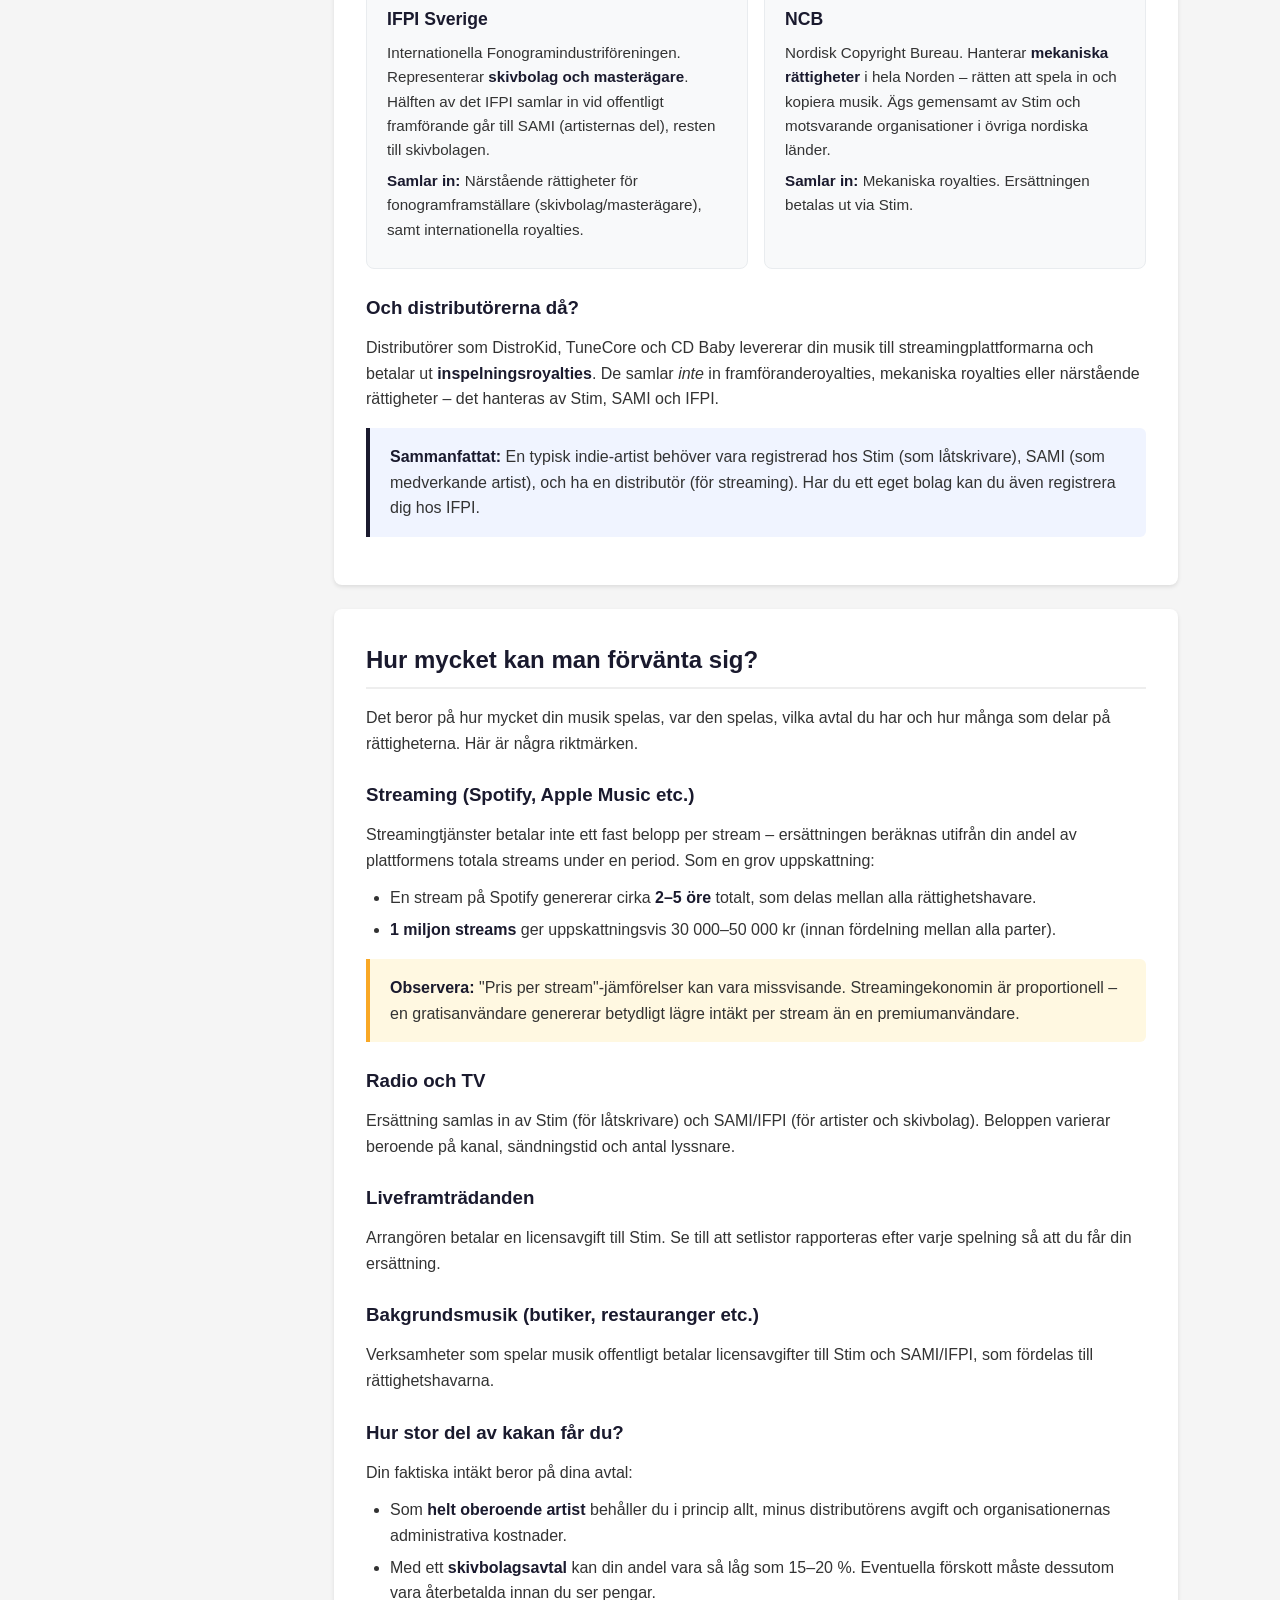
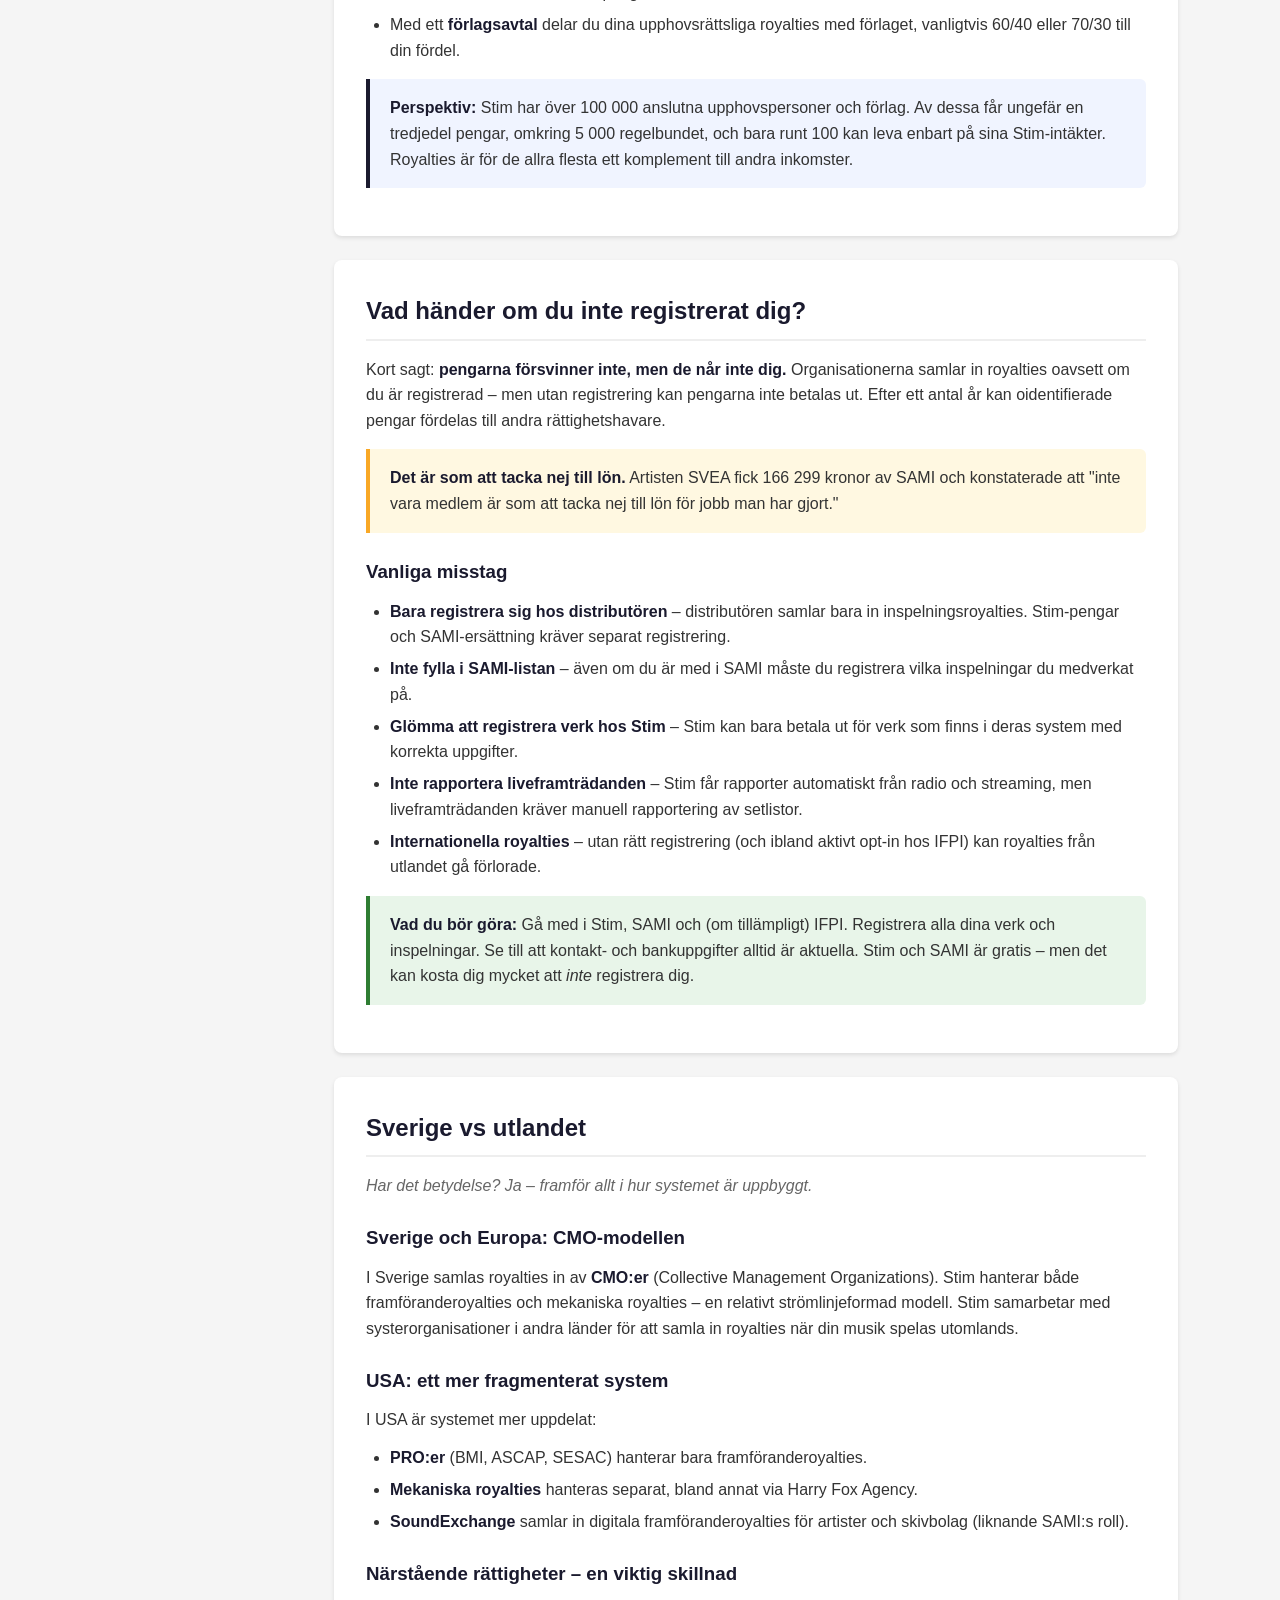
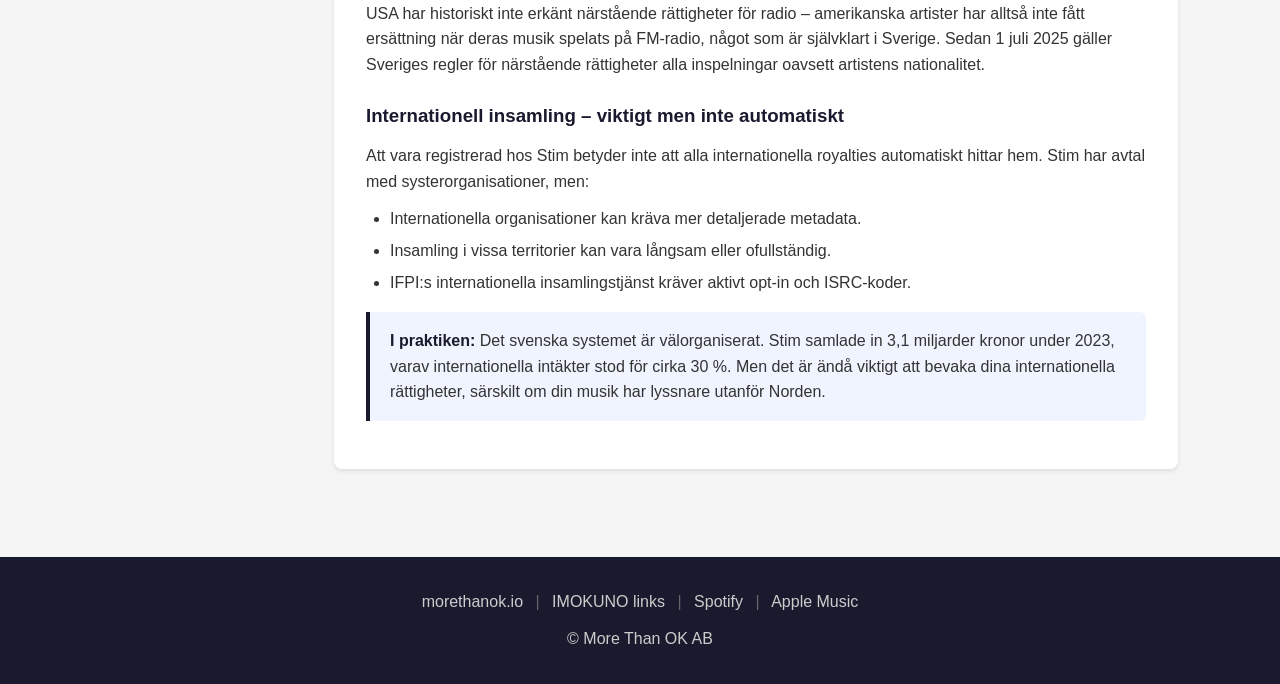
==== commit ce1ffec3: "Update links and footer links" ====
--- a/index.html
+++ b/index.html
@@ -293,9 +293,13 @@
 
     <footer>
         <div class="footer-links">
-            <a href="https://open.spotify.com/artist/PLACEHOLDER" target="_blank" rel="noopener">Spotify</a>
+            <a href="https://morethanok.io" target="_blank" rel="noopener">morethanok.io</a>
             <span class="footer-sep">|</span>
-            <a href="https://morethanok.io" target="_blank" rel="noopener">morethanok.io</a>
+            <a href="https://imokuno.com/links" target="_blank" rel="noopener">IMOKUNO links</a>
+            <span class="footer-sep">|</span>
+            <a href="https://open.spotify.com/artist/0EVQphwLZd9lsc7y5knix9" target="_blank" rel="noopener">Spotify</a>
+            <span class="footer-sep">|</span>
+            <a href="https://music.apple.com/us/artist/imokuno/1707588863" target="_blank" rel="noopener">Apple Music</a>
         </div>
         <p>&copy; More Than OK AB</p>
     </footer>
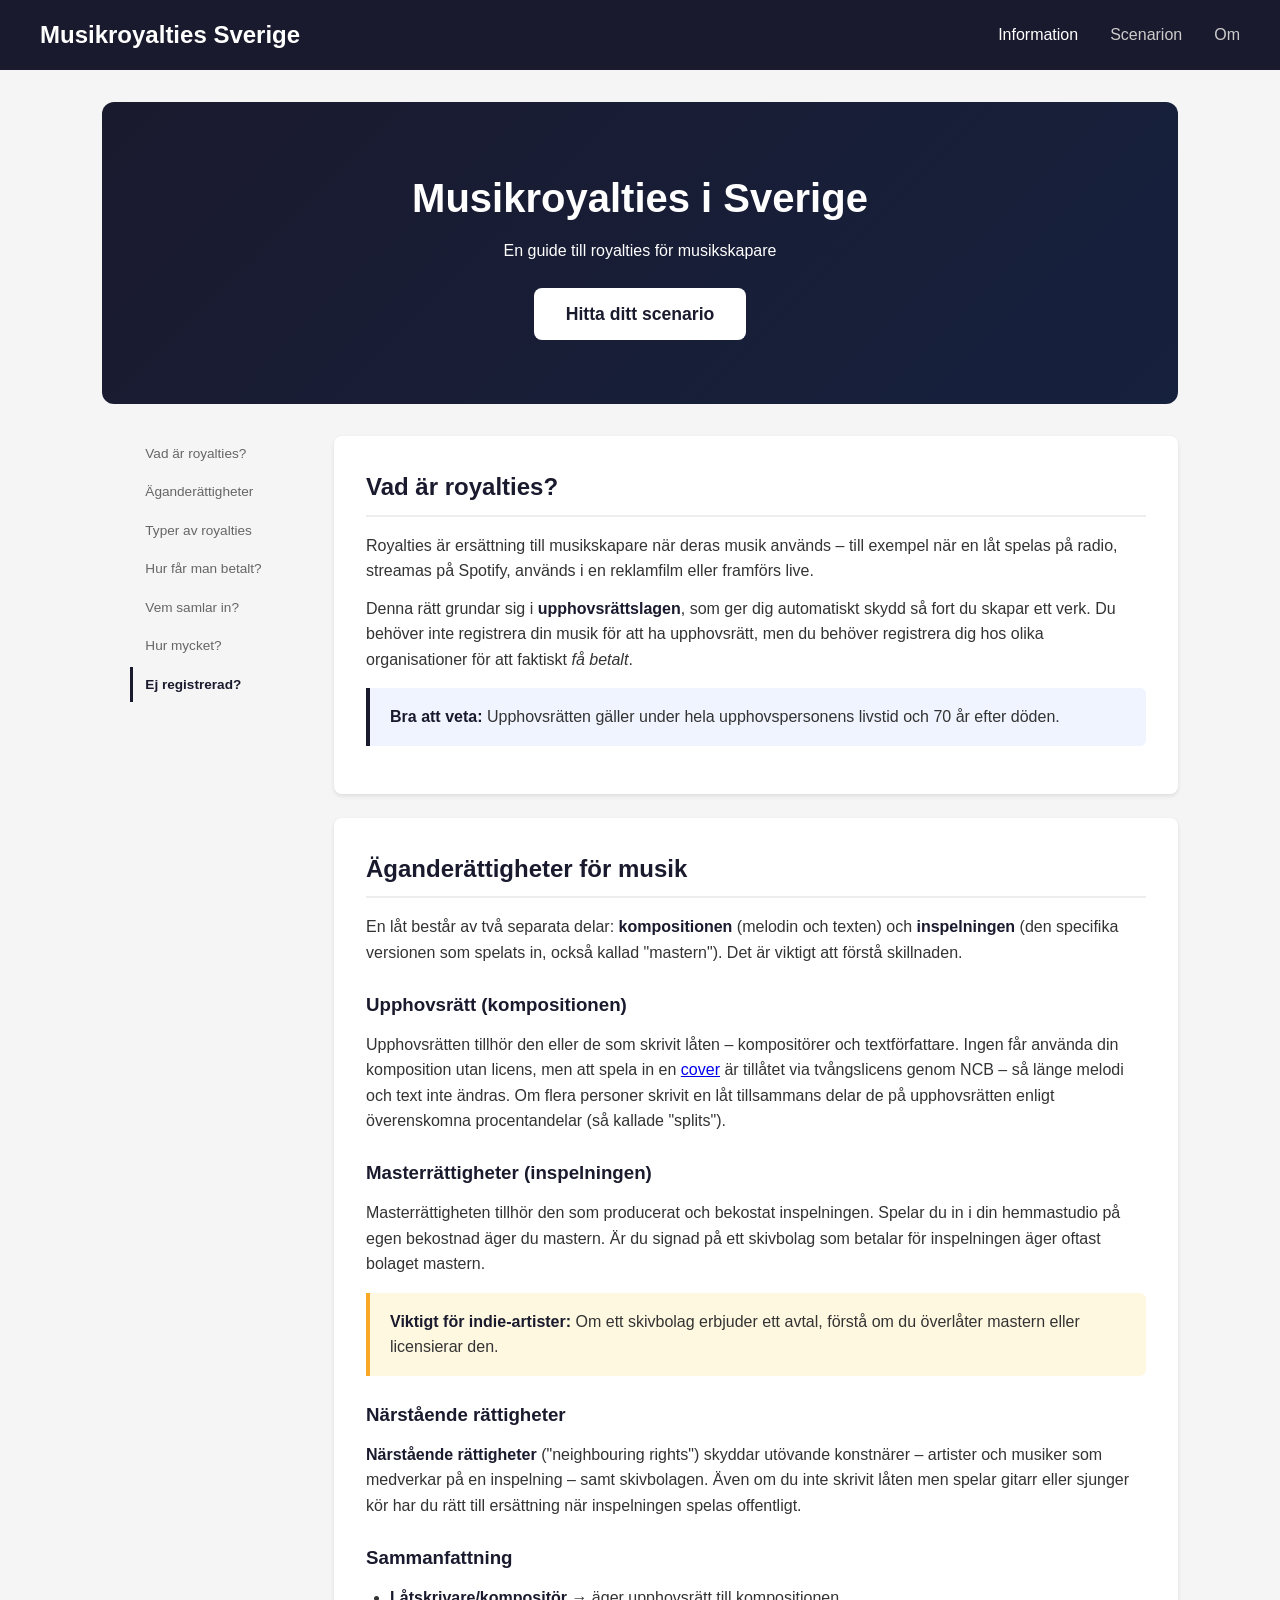
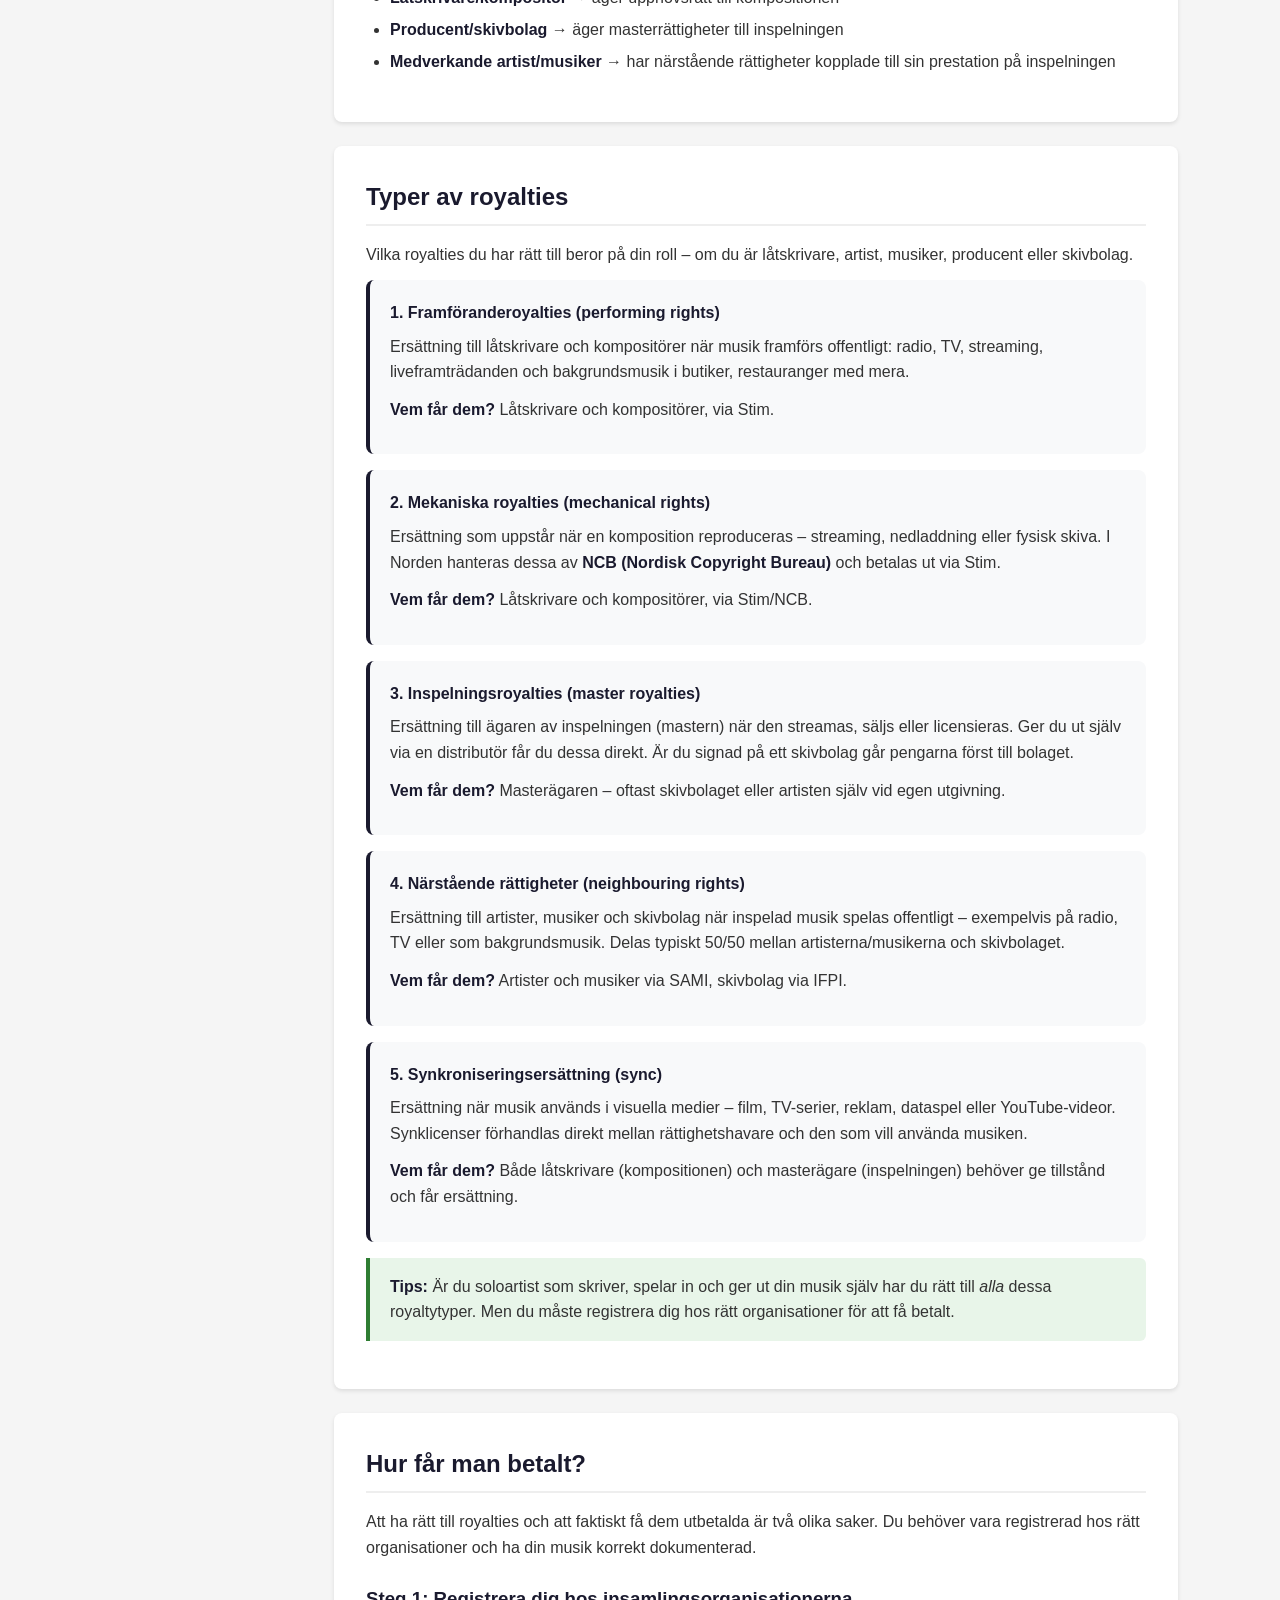
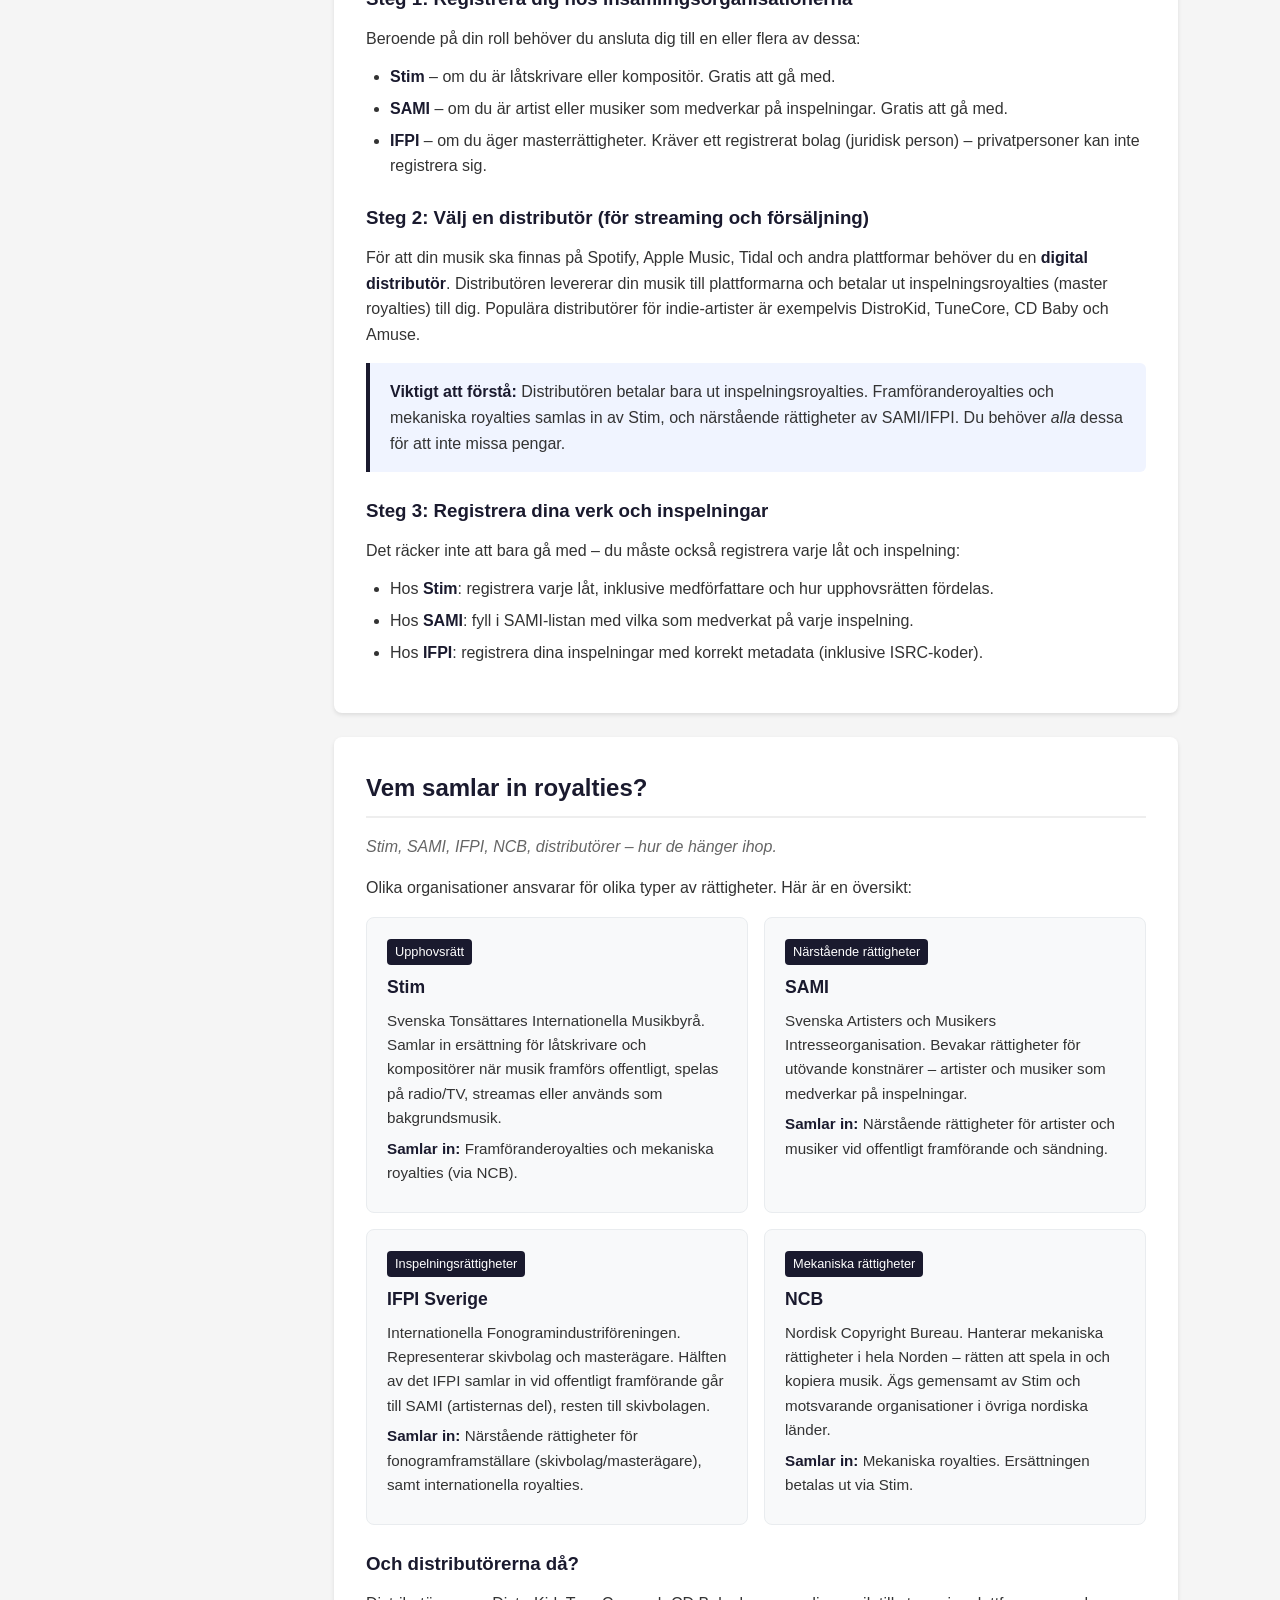
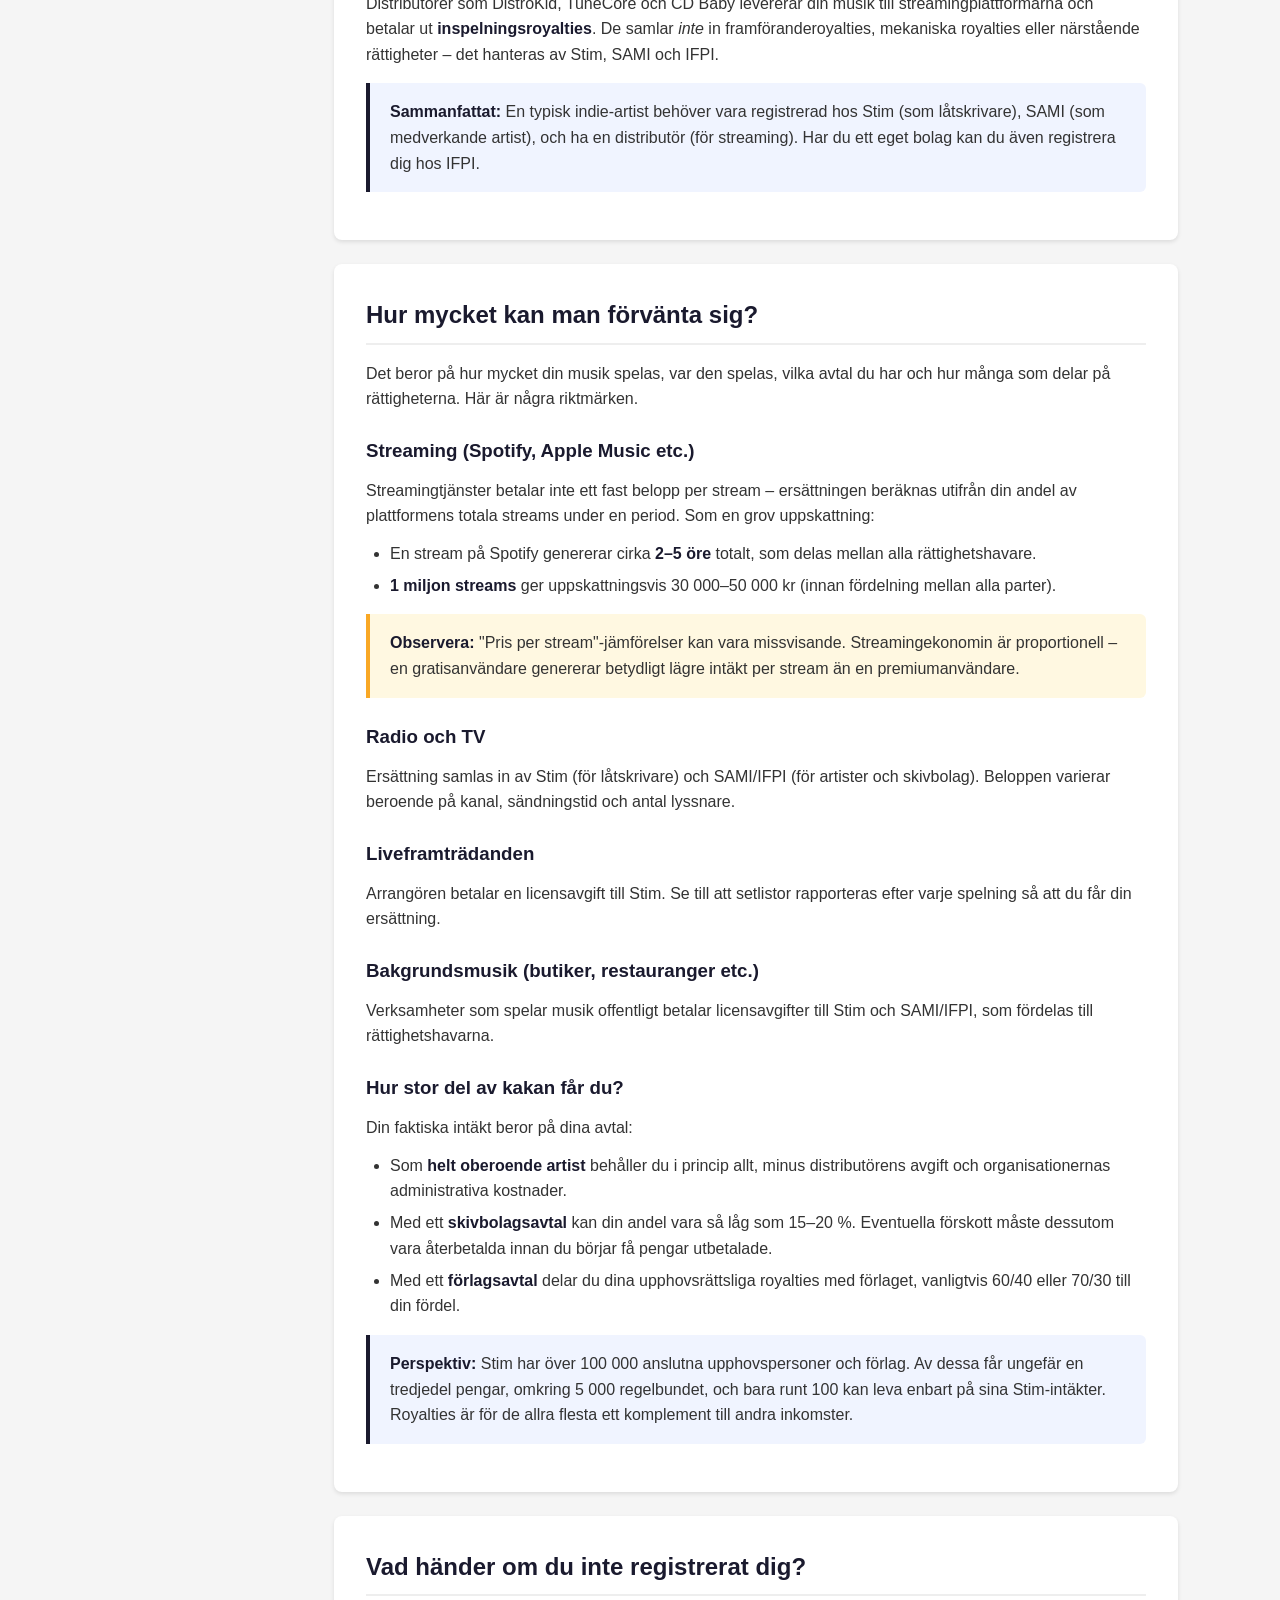
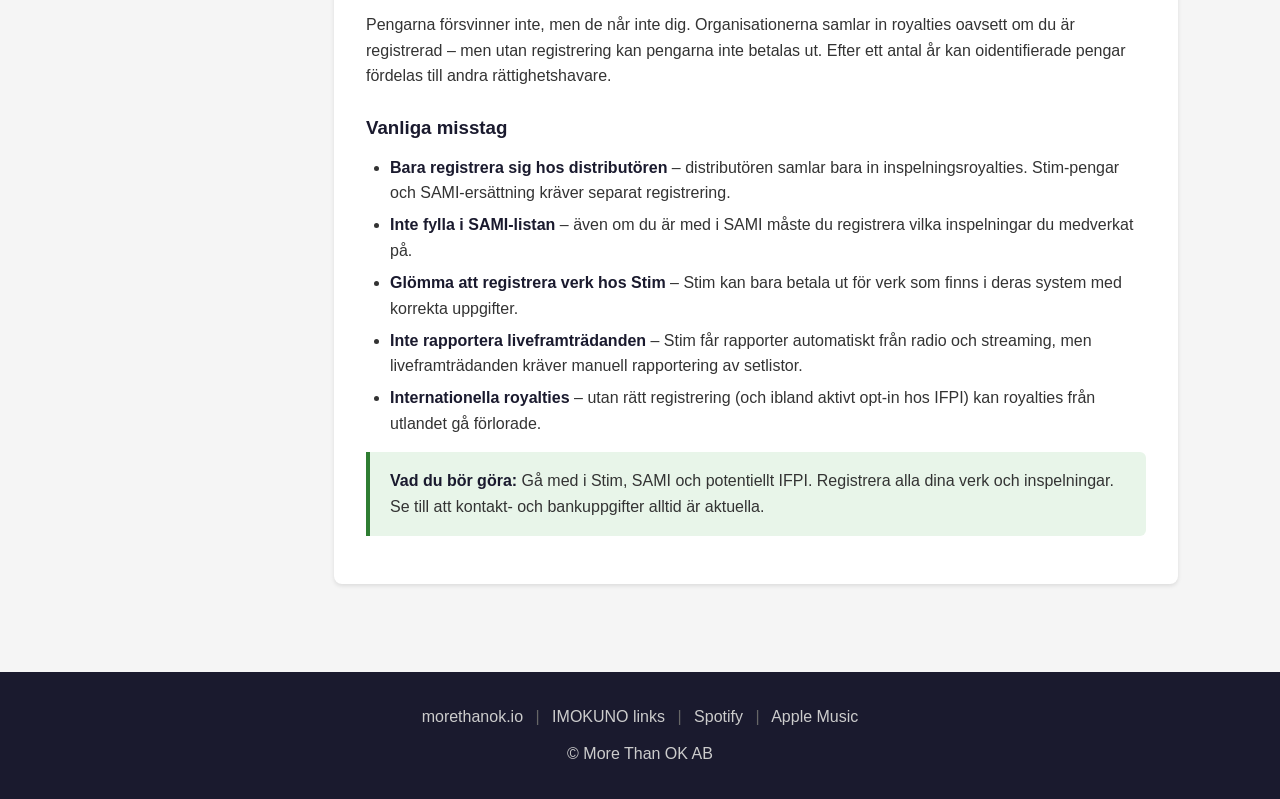
==== commit 1f81d8e0: "Shorten and clean up text" ====
--- a/index.html
+++ b/index.html
@@ -9,6 +9,7 @@
     <meta property="og:type" content="website">
     <meta property="og:locale" content="sv_SE">
     <title>Musikroyalties i Sverige</title>
+    <link rel="icon" type="image/svg+xml" href="favicon.svg">
     <link rel="stylesheet" href="css/styles.css">
 </head>
 <body>
@@ -40,253 +41,204 @@
                     <li><a href="#who-collects">Vem samlar in?</a></li>
                     <li><a href="#how-much">Hur mycket?</a></li>
                     <li><a href="#not-registered">Ej registrerad?</a></li>
-                    <li><a href="#sweden-vs-international">Sverige vs utlandet</a></li>
                 </ul>
             </nav>
 
             <div class="toc-content">
-        <section id="what-are-royalties" class="content-section">
-            <h2>Vad är royalties?</h2>
-            <p>Royalties är ersättning till musikskapare när deras musik används &ndash; till exempel när en låt spelas på radio, streamas på Spotify, används i en reklamfilm eller framförs live.</p>
-            <p>Denna rätt grundar sig i <strong>upphovsrättslagen</strong>, som ger dig automatiskt skydd så fort du skapar ett verk. Du behöver inte registrera din musik för att ha upphovsrätt, men du behöver registrera dig hos olika organisationer för att faktiskt <em>få betalt</em>.</p>
-            <p>Upphovsrätten delas in i två delar:</p>
-            <ul>
-                <li><strong>Ekonomisk rätt</strong> &ndash; din rätt till ersättning när din musik spelas, streamas eller används.</li>
-                <li><strong>Ideell rätt</strong> &ndash; din rätt att bli namngiven som upphovsperson och att verket inte kränks.</li>
-            </ul>
-            <div class="info-box">
-                <p><strong>Bra att veta:</strong> Upphovsrätten gäller under hela upphovspersonens livstid och 70 år efter döden.</p>
-            </div>
-        </section>
-
-        <section id="ownership-rights" class="content-section">
-            <h2>Äganderättigheter för musik</h2>
-            <p>En låt består av två separata delar: <strong>kompositionen</strong> (melodin och texten) och <strong>inspelningen</strong> (den specifika versionen som spelats in, också kallad "mastern"). Det är viktigt att förstå skillnaden.</p>
-
-            <h3>Upphovsrätt (kompositionen)</h3>
-            <p>Upphovsrätten tillhör den eller de som skrivit låten &ndash; kompositörer och textförfattare. Ingen får använda din komposition utan licens, men att spela in en <a href="scenarios.html">cover</a> är tillåtet via tvångslicens genom NCB &ndash; så länge melodi och text inte ändras. Om flera personer skrivit en låt tillsammans delar de på upphovsrätten enligt överenskomna procentandelar (så kallade "splits").</p>
-
-            <h3>Masterrättigheter (inspelningen)</h3>
-            <p>Masterrättigheten tillhör den som producerat och bekostat inspelningen. Spelar du in i din hemmastudio på egen bekostnad äger du mastern. Är du signad på ett skivbolag som betalar för inspelningen äger oftast bolaget mastern.</p>
-            <div class="info-box warning">
-                <p><strong>Viktigt för indie-artister:</strong> Om ett skivbolag erbjuder ett avtal, förstå om du överlåter mastern eller licensierar den. Ett förskott är i praktiken ett lån som du betalar tillbaka med framtida royalties &ndash; du tjänar alltså inget förrän förskottet är återbetalt ("recoupment").</p>
-            </div>
-
-            <h3>Närstående rättigheter</h3>
-            <p><strong>Närstående rättigheter</strong> ("neighbouring rights") skyddar utövande konstnärer &ndash; artister och musiker som medverkar på en inspelning &ndash; samt skivbolagen. Även om du inte skrivit låten men spelar gitarr eller sjunger kör har du rätt till ersättning när inspelningen spelas offentligt.</p>
-
-            <h3>Sammanfattning</h3>
-            <ul>
-                <li><strong>Låtskrivare/kompositör</strong> &rarr; äger upphovsrätt till kompositionen</li>
-                <li><strong>Producent/skivbolag</strong> &rarr; äger masterrättigheter till inspelningen</li>
-                <li><strong>Medverkande artist/musiker</strong> &rarr; har närstående rättigheter kopplade till sin prestation på inspelningen</li>
-            </ul>
-        </section>
-
-        <section id="royalty-types" class="content-section">
-            <h2>Typer av royalties</h2>
-            <p>Vilka royalties du har rätt till beror på din roll &ndash; om du är låtskrivare, artist, musiker, producent eller skivbolag.</p>
-
-            <div class="royalty-type-card">
-                <h4>1. Framföranderoyalties (performing rights)</h4>
-                <p>Ersättning till låtskrivare och kompositörer när musik framförs offentligt: radio, TV, streaming, liveframträdanden och bakgrundsmusik i butiker, restauranger med mera.</p>
-                <p><strong>Vem får dem?</strong> Låtskrivare och kompositörer, via Stim.</p>
-            </div>
-
-            <div class="royalty-type-card">
-                <h4>2. Mekaniska royalties (mechanical rights)</h4>
-                <p>Ersättning som uppstår när en komposition reproduceras &ndash; streaming, nedladdning eller fysisk skiva. I Norden hanteras dessa av <strong>NCB (Nordisk Copyright Bureau)</strong> och betalas ut via Stim.</p>
-                <p><strong>Vem får dem?</strong> Låtskrivare och kompositörer, via Stim/NCB.</p>
-            </div>
-
-            <div class="royalty-type-card">
-                <h4>3. Inspelningsroyalties (master royalties)</h4>
-                <p>Ersättning till ägaren av inspelningen (mastern) när den streamas, säljs eller licensieras. Ger du ut själv via en distributör får du dessa direkt. Är du signad på ett skivbolag går pengarna först till bolaget.</p>
-                <p><strong>Vem får dem?</strong> Masterägaren &ndash; oftast skivbolaget eller artisten själv vid egen utgivning.</p>
-            </div>
-
-            <div class="royalty-type-card">
-                <h4>4. Närstående rättigheter (neighbouring rights)</h4>
-                <p>Ersättning till artister, musiker och skivbolag när inspelad musik spelas offentligt &ndash; exempelvis på radio, TV eller som bakgrundsmusik. Delas typiskt 50/50 mellan artisterna/musikerna och skivbolaget.</p>
-                <p><strong>Vem får dem?</strong> Artister och musiker via SAMI, skivbolag via IFPI.</p>
-            </div>
-
-            <div class="royalty-type-card">
-                <h4>5. Synkroniseringsersättning (sync)</h4>
-                <p>Ersättning när musik används i visuella medier &ndash; film, TV-serier, reklam, dataspel eller YouTube-videor. Synklicenser förhandlas direkt mellan rättighetshavare och den som vill använda musiken.</p>
-                <p><strong>Vem får dem?</strong> Både låtskrivare (kompositionen) och masterägare (inspelningen) behöver ge tillstånd och får ersättning.</p>
-            </div>
-
-            <div class="info-box tip">
-                <p><strong>Tips:</strong> Är du soloartist som skriver, spelar in och ger ut din musik själv har du rätt till <em>alla</em> dessa royaltytyper. Men du måste registrera dig hos rätt organisationer för att få betalt.</p>
-            </div>
-        </section>
-
-        <section id="how-to-get-paid" class="content-section">
-            <h2>Hur får man betalt?</h2>
-            <p>Att ha rätt till royalties och att faktiskt få dem utbetalda är två olika saker. Du behöver vara registrerad hos rätt organisationer och ha din musik korrekt dokumenterad.</p>
-
-            <h3>Steg 1: Registrera dig hos insamlingsorganisationerna</h3>
-            <p>Beroende på din roll behöver du ansluta dig till en eller flera av dessa:</p>
-            <ul>
-                <li><strong>Stim</strong> &ndash; om du är låtskrivare eller kompositör. Gratis att gå med.</li>
-                <li><strong>SAMI</strong> &ndash; om du är artist eller musiker som medverkar på inspelningar. Gratis att gå med.</li>
-                <li><strong>IFPI</strong> &ndash; om du äger masterrättigheter. Kräver ett registrerat bolag (juridisk person) och en årlig medlemsavgift &ndash; privatpersoner kan inte bli medlemmar.</li>
-            </ul>
-
-            <h3>Steg 2: Välj en distributör (för streaming och försäljning)</h3>
-            <p>För att din musik ska finnas på Spotify, Apple Music, Tidal och andra plattformar behöver du en <strong>digital distributör</strong>. Distributören levererar din musik till plattformarna och betalar ut inspelningsroyalties (master royalties) till dig. Populära distributörer för indie-artister är exempelvis DistroKid, TuneCore, CD Baby och Amuse.</p>
-            <div class="info-box">
-                <p><strong>Viktigt att förstå:</strong> Distributören betalar bara ut inspelningsroyalties. Framföranderoyalties och mekaniska royalties samlas in av Stim, och närstående rättigheter av SAMI/IFPI. Du behöver <em>alla</em> dessa för att inte missa pengar.</p>
-            </div>
-
-            <h3>Steg 3: Registrera dina verk och inspelningar</h3>
-            <p>Det räcker inte att bara gå med &ndash; du måste också registrera varje låt och inspelning:</p>
-            <ul>
-                <li>Hos <strong>Stim</strong>: registrera varje låt, inklusive medförfattare och hur upphovsrätten fördelas.</li>
-                <li>Hos <strong>SAMI</strong>: fyll i SAMI-listan med vilka som medverkat på varje inspelning.</li>
-                <li>Hos <strong>IFPI</strong>: registrera dina inspelningar med korrekta metadata (inklusive ISRC-koder).</li>
-            </ul>
-
-            <h3>Hur betalas pengarna ut?</h3>
-            <ul>
-                <li><strong>Stim</strong> betalar ut åtta gånger per år.</li>
-                <li><strong>SAMI</strong> betalar ut löpande, men det kan ta tid.</li>
-                <li><strong>Distributörer</strong> betalar vanligtvis ut kvartalsvis.</li>
-                <li><strong>Internationella royalties</strong> kan ta ännu längre tid.</li>
-            </ul>
-        </section>
-
-        <section id="who-collects" class="content-section">
-            <h2>Vem samlar in royalties?</h2>
-            <p class="subtitle">Stim, SAMI, IFPI, NCB, distributörer &ndash; och hur de hänger ihop.</p>
-            <p>Olika organisationer ansvarar för olika typer av rättigheter. Här är en översikt:</p>
-
-            <div class="org-grid">
-                <div class="org-card">
-                    <span class="org-type">Upphovsrätt</span>
-                    <h4>Stim</h4>
-                    <p>Svenska Tonsättares Internationella Musikbyrå. Samlar in ersättning för <strong>låtskrivare och kompositörer</strong> när musik framförs offentligt, spelas på radio/TV, streamas eller används som bakgrundsmusik.</p>
-                    <p><strong>Samlar in:</strong> Framföranderoyalties och mekaniska royalties (via NCB).</p>
-                </div>
-
-                <div class="org-card">
-                    <span class="org-type">Närstående rättigheter</span>
-                    <h4>SAMI</h4>
-                    <p>Svenska Artisters och Musikers Intresseorganisation. Bevakar rättigheter för <strong>utövande konstnärer</strong> &ndash; artister och musiker som medverkar på inspelningar. Gratis att vara med i.</p>
-                    <p><strong>Samlar in:</strong> Närstående rättigheter för artister och musiker vid offentligt framförande och sändning.</p>
-                </div>
-
-                <div class="org-card">
-                    <span class="org-type">Inspelningsrättigheter</span>
-                    <h4>IFPI Sverige</h4>
-                    <p>Internationella Fonogramindustriföreningen. Representerar <strong>skivbolag och masterägare</strong>. Hälften av det IFPI samlar in vid offentligt framförande går till SAMI (artisternas del), resten till skivbolagen.</p>
-                    <p><strong>Samlar in:</strong> Närstående rättigheter för fonogramframställare (skivbolag/masterägare), samt internationella royalties.</p>
-                </div>
-
-                <div class="org-card">
-                    <span class="org-type">Mekaniska rättigheter</span>
-                    <h4>NCB</h4>
-                    <p>Nordisk Copyright Bureau. Hanterar <strong>mekaniska rättigheter</strong> i hela Norden &ndash; rätten att spela in och kopiera musik. Ägs gemensamt av Stim och motsvarande organisationer i övriga nordiska länder.</p>
-                    <p><strong>Samlar in:</strong> Mekaniska royalties. Ersättningen betalas ut via Stim.</p>
-                </div>
-            </div>
-
-            <h3>Och distributörerna då?</h3>
-            <p>Distributörer som DistroKid, TuneCore och CD Baby levererar din musik till streamingplattformarna och betalar ut <strong>inspelningsroyalties</strong>. De samlar <em>inte</em> in framföranderoyalties, mekaniska royalties eller närstående rättigheter &ndash; det hanteras av Stim, SAMI och IFPI.</p>
-
-            <div class="info-box">
-                <p><strong>Sammanfattat:</strong> En typisk indie-artist behöver vara registrerad hos Stim (som låtskrivare), SAMI (som medverkande artist), och ha en distributör (för streaming). Har du ett eget bolag kan du även registrera dig hos IFPI.</p>
-            </div>
-        </section>
-
-        <section id="how-much" class="content-section">
-            <h2>Hur mycket kan man förvänta sig?</h2>
-            <p>Det beror på hur mycket din musik spelas, var den spelas, vilka avtal du har och hur många som delar på rättigheterna. Här är några riktmärken.</p>
-
-            <h3>Streaming (Spotify, Apple Music etc.)</h3>
-            <p>Streamingtjänster betalar inte ett fast belopp per stream &ndash; ersättningen beräknas utifrån din andel av plattformens totala streams under en period. Som en grov uppskattning:</p>
-            <ul>
-                <li>En stream på Spotify genererar cirka <strong>2&ndash;5 öre</strong> totalt, som delas mellan alla rättighetshavare.</li>
-                <li><strong>1 miljon streams</strong> ger uppskattningsvis 30&nbsp;000&ndash;50&nbsp;000 kr (innan fördelning mellan alla parter).</li>
-            </ul>
-            <div class="info-box warning">
-                <p><strong>Observera:</strong> "Pris per stream"-jämförelser kan vara missvisande. Streamingekonomin är proportionell &ndash; en gratisanvändare genererar betydligt lägre intäkt per stream än en premiumanvändare.</p>
-            </div>
-
-            <h3>Radio och TV</h3>
-            <p>Ersättning samlas in av Stim (för låtskrivare) och SAMI/IFPI (för artister och skivbolag). Beloppen varierar beroende på kanal, sändningstid och antal lyssnare.</p>
-
-            <h3>Liveframträdanden</h3>
-            <p>Arrangören betalar en licensavgift till Stim. Se till att setlistor rapporteras efter varje spelning så att du får din ersättning.</p>
-
-            <h3>Bakgrundsmusik (butiker, restauranger etc.)</h3>
-            <p>Verksamheter som spelar musik offentligt betalar licensavgifter till Stim och SAMI/IFPI, som fördelas till rättighetshavarna.</p>
-
-            <h3>Hur stor del av kakan får du?</h3>
-            <p>Din faktiska intäkt beror på dina avtal:</p>
-            <ul>
-                <li>Som <strong>helt oberoende artist</strong> behåller du i princip allt, minus distributörens avgift och organisationernas administrativa kostnader.</li>
-                <li>Med ett <strong>skivbolagsavtal</strong> kan din andel vara så låg som 15&ndash;20&nbsp;%. Eventuella förskott måste dessutom vara återbetalda innan du ser pengar.</li>
-                <li>Med ett <strong>förlagsavtal</strong> delar du dina upphovsrättsliga royalties med förlaget, vanligtvis 60/40 eller 70/30 till din fördel.</li>
-            </ul>
-            <div class="info-box">
-                <p><strong>Perspektiv:</strong> Stim har över 100&nbsp;000 anslutna upphovspersoner och förlag. Av dessa får ungefär en tredjedel pengar, omkring 5&nbsp;000 regelbundet, och bara runt 100 kan leva enbart på sina Stim-intäkter. Royalties är för de allra flesta ett komplement till andra inkomster.</p>
-            </div>
-        </section>
-
-        <section id="not-registered" class="content-section">
-            <h2>Vad händer om du inte registrerat dig?</h2>
-            <p>Kort sagt: <strong>pengarna försvinner inte, men de når inte dig.</strong> Organisationerna samlar in royalties oavsett om du är registrerad &ndash; men utan registrering kan pengarna inte betalas ut. Efter ett antal år kan oidentifierade pengar fördelas till andra rättighetshavare.</p>
-
-            <div class="info-box warning">
-                <p><strong>Det är som att tacka nej till lön.</strong> Artisten SVEA fick 166&nbsp;299 kronor av SAMI och konstaterade att "inte vara medlem är som att tacka nej till lön för jobb man har gjort."</p>
-            </div>
-
-            <h3>Vanliga misstag</h3>
-            <ul>
-                <li><strong>Bara registrera sig hos distributören</strong> &ndash; distributören samlar bara in inspelningsroyalties. Stim-pengar och SAMI-ersättning kräver separat registrering.</li>
-                <li><strong>Inte fylla i SAMI-listan</strong> &ndash; även om du är med i SAMI måste du registrera vilka inspelningar du medverkat på.</li>
-                <li><strong>Glömma att registrera verk hos Stim</strong> &ndash; Stim kan bara betala ut för verk som finns i deras system med korrekta uppgifter.</li>
-                <li><strong>Inte rapportera liveframträdanden</strong> &ndash; Stim får rapporter automatiskt från radio och streaming, men liveframträdanden kräver manuell rapportering av setlistor.</li>
-                <li><strong>Internationella royalties</strong> &ndash; utan rätt registrering (och ibland aktivt opt-in hos IFPI) kan royalties från utlandet gå förlorade.</li>
-            </ul>
-
-            <div class="info-box tip">
-                <p><strong>Vad du bör göra:</strong> Gå med i Stim, SAMI och (om tillämpligt) IFPI. Registrera alla dina verk och inspelningar. Se till att kontakt- och bankuppgifter alltid är aktuella. Stim och SAMI är gratis &ndash; men det kan kosta dig mycket att <em>inte</em> registrera dig.</p>
-            </div>
-        </section>
-
-        <section id="sweden-vs-international" class="content-section">
-            <h2>Sverige vs utlandet</h2>
-            <p class="subtitle">Har det betydelse? Ja &ndash; framför allt i hur systemet är uppbyggt.</p>
-
-            <h3>Sverige och Europa: CMO-modellen</h3>
-            <p>I Sverige samlas royalties in av <strong>CMO:er</strong> (Collective Management Organizations). Stim hanterar både framföranderoyalties och mekaniska royalties &ndash; en relativt strömlinjeformad modell. Stim samarbetar med systerorganisationer i andra länder för att samla in royalties när din musik spelas utomlands.</p>
-
-            <h3>USA: ett mer fragmenterat system</h3>
-            <p>I USA är systemet mer uppdelat:</p>
-            <ul>
-                <li><strong>PRO:er</strong> (BMI, ASCAP, SESAC) hanterar bara framföranderoyalties.</li>
-                <li><strong>Mekaniska royalties</strong> hanteras separat, bland annat via Harry Fox Agency.</li>
-                <li><strong>SoundExchange</strong> samlar in digitala framföranderoyalties för artister och skivbolag (liknande SAMI:s roll).</li>
-            </ul>
-
-            <h3>Närstående rättigheter &ndash; en viktig skillnad</h3>
-            <p>USA har historiskt inte erkänt närstående rättigheter för radio &ndash; amerikanska artister har alltså inte fått ersättning när deras musik spelats på FM-radio, något som är självklart i Sverige. Sedan 1 juli 2025 gäller Sveriges regler för närstående rättigheter alla inspelningar oavsett artistens nationalitet.</p>
-
-            <h3>Internationell insamling &ndash; viktigt men inte automatiskt</h3>
-            <p>Att vara registrerad hos Stim betyder inte att alla internationella royalties automatiskt hittar hem. Stim har avtal med systerorganisationer, men:</p>
-            <ul>
-                <li>Internationella organisationer kan kräva mer detaljerade metadata.</li>
-                <li>Insamling i vissa territorier kan vara långsam eller ofullständig.</li>
-                <li>IFPI:s internationella insamlingstjänst kräver aktivt opt-in och ISRC-koder.</li>
-            </ul>
-
-            <div class="info-box">
-                <p><strong>I praktiken:</strong> Det svenska systemet är välorganiserat. Stim samlade in 3,1 miljarder kronor under 2023, varav internationella intäkter stod för cirka 30&nbsp;%. Men det är ändå viktigt att bevaka dina internationella rättigheter, särskilt om din musik har lyssnare utanför Norden.</p>
-            </div>
-        </section>
+                <section id="what-are-royalties" class="content-section">
+                    <h2>Vad är royalties?</h2>
+                    <p>Royalties är ersättning till musikskapare när deras musik används &ndash; till exempel när en låt spelas på radio, streamas på Spotify, används i en reklamfilm eller framförs live.</p>
+                    <p>Denna rätt grundar sig i <strong>upphovsrättslagen</strong>, som ger dig automatiskt skydd så fort du skapar ett verk. Du behöver inte registrera din musik för att ha upphovsrätt, men du behöver registrera dig hos olika organisationer för att faktiskt <em>få betalt</em>.</p>
+                    <div class="info-box">
+                        <p><strong>Bra att veta:</strong> Upphovsrätten gäller under hela upphovspersonens livstid och 70 år efter döden.</p>
+                    </div>
+                </section>
+
+                <section id="ownership-rights" class="content-section">
+                    <h2>Äganderättigheter för musik</h2>
+                    <p>En låt består av två separata delar: <strong>kompositionen</strong> (melodin och texten) och <strong>inspelningen</strong> (den specifika versionen som spelats in, också kallad "mastern"). Det är viktigt att förstå skillnaden.</p>
+
+                    <h3>Upphovsrätt (kompositionen)</h3>
+                    <p>Upphovsrätten tillhör den eller de som skrivit låten &ndash; kompositörer och textförfattare. Ingen får använda din komposition utan licens, men att spela in en <a href="scenarios.html">cover</a> är tillåtet via tvångslicens genom NCB &ndash; så länge melodi och text inte ändras. Om flera personer skrivit en låt tillsammans delar de på upphovsrätten enligt överenskomna procentandelar (så kallade "splits").</p>
+
+                    <h3>Masterrättigheter (inspelningen)</h3>
+                    <p>Masterrättigheten tillhör den som producerat och bekostat inspelningen. Spelar du in i din hemmastudio på egen bekostnad äger du mastern. Är du signad på ett skivbolag som betalar för inspelningen äger oftast bolaget mastern.</p>
+                    <div class="info-box warning">
+                        <p><strong>Viktigt för indie-artister:</strong> Om ett skivbolag erbjuder ett avtal, förstå om du överlåter mastern eller licensierar den.</p>
+                    </div>
+
+                    <h3>Närstående rättigheter</h3>
+                    <p><strong>Närstående rättigheter</strong> ("neighbouring rights") skyddar utövande konstnärer &ndash; artister och musiker som medverkar på en inspelning &ndash; samt skivbolagen. Även om du inte skrivit låten men spelar gitarr eller sjunger kör har du rätt till ersättning när inspelningen spelas offentligt.</p>
+
+                    <h3>Sammanfattning</h3>
+                    <ul>
+                        <li><strong>Låtskrivare/kompositör</strong> &rarr; äger upphovsrätt till kompositionen</li>
+                        <li><strong>Producent/skivbolag</strong> &rarr; äger masterrättigheter till inspelningen</li>
+                        <li><strong>Medverkande artist/musiker</strong> &rarr; har närstående rättigheter kopplade till sin prestation på inspelningen</li>
+                    </ul>
+                </section>
+
+                <section id="royalty-types" class="content-section">
+                    <h2>Typer av royalties</h2>
+                    <p>Vilka royalties du har rätt till beror på din roll &ndash; om du är låtskrivare, artist, musiker, producent eller skivbolag.</p>
+
+                    <div class="royalty-type-card">
+                        <h4>1. Framföranderoyalties (performing rights)</h4>
+                        <p>Ersättning till låtskrivare och kompositörer när musik framförs offentligt: radio, TV, streaming, liveframträdanden och bakgrundsmusik i butiker, restauranger med mera.</p>
+                        <p><strong>Vem får dem?</strong> Låtskrivare och kompositörer, via Stim.</p>
+                    </div>
+
+                    <div class="royalty-type-card">
+                        <h4>2. Mekaniska royalties (mechanical rights)</h4>
+                        <p>Ersättning som uppstår när en komposition reproduceras &ndash; streaming, nedladdning eller fysisk skiva. I Norden hanteras dessa av <strong>NCB (Nordisk Copyright Bureau)</strong> och betalas ut via Stim.</p>
+                        <p><strong>Vem får dem?</strong> Låtskrivare och kompositörer, via Stim/NCB.</p>
+                    </div>
+
+                    <div class="royalty-type-card">
+                        <h4>3. Inspelningsroyalties (master royalties)</h4>
+                        <p>Ersättning till ägaren av inspelningen (mastern) när den streamas, säljs eller licensieras. Ger du ut själv via en distributör får du dessa direkt. Är du signad på ett skivbolag går pengarna först till bolaget.</p>
+                        <p><strong>Vem får dem?</strong> Masterägaren &ndash; oftast skivbolaget eller artisten själv vid egen utgivning.</p>
+                    </div>
+
+                    <div class="royalty-type-card">
+                        <h4>4. Närstående rättigheter (neighbouring rights)</h4>
+                        <p>Ersättning till artister, musiker och skivbolag när inspelad musik spelas offentligt &ndash; exempelvis på radio, TV eller som bakgrundsmusik. Delas typiskt 50/50 mellan artisterna/musikerna och skivbolaget.</p>
+                        <p><strong>Vem får dem?</strong> Artister och musiker via SAMI, skivbolag via IFPI.</p>
+                    </div>
+
+                    <div class="royalty-type-card">
+                        <h4>5. Synkroniseringsersättning (sync)</h4>
+                        <p>Ersättning när musik används i visuella medier &ndash; film, TV-serier, reklam, dataspel eller YouTube-videor. Synklicenser förhandlas direkt mellan rättighetshavare och den som vill använda musiken.</p>
+                        <p><strong>Vem får dem?</strong> Både låtskrivare (kompositionen) och masterägare (inspelningen) behöver ge tillstånd och får ersättning.</p>
+                    </div>
+
+                    <div class="info-box tip">
+                        <p><strong>Tips:</strong> Är du soloartist som skriver, spelar in och ger ut din musik själv har du rätt till <em>alla</em> dessa royaltytyper. Men du måste registrera dig hos rätt organisationer för att få betalt.</p>
+                    </div>
+                </section>
+
+                <section id="how-to-get-paid" class="content-section">
+                    <h2>Hur får man betalt?</h2>
+                    <p>Att ha rätt till royalties och att faktiskt få dem utbetalda är två olika saker. Du behöver vara registrerad hos rätt organisationer och ha din musik korrekt dokumenterad.</p>
+
+                    <h3>Steg 1: Registrera dig hos insamlingsorganisationerna</h3>
+                    <p>Beroende på din roll behöver du ansluta dig till en eller flera av dessa:</p>
+                    <ul>
+                        <li><strong>Stim</strong> &ndash; om du är låtskrivare eller kompositör. Gratis att gå med.</li>
+                        <li><strong>SAMI</strong> &ndash; om du är artist eller musiker som medverkar på inspelningar. Gratis att gå med.</li>
+                        <li><strong>IFPI</strong> &ndash; om du äger masterrättigheter. Kräver ett registrerat bolag (juridisk person) &ndash; privatpersoner kan inte registrera sig.</li>
+                    </ul>
+
+                    <h3>Steg 2: Välj en distributör (för streaming och försäljning)</h3>
+                    <p>För att din musik ska finnas på Spotify, Apple Music, Tidal och andra plattformar behöver du en <strong>digital distributör</strong>. Distributören levererar din musik till plattformarna och betalar ut inspelningsroyalties (master royalties) till dig. Populära distributörer för indie-artister är exempelvis DistroKid, TuneCore, CD Baby och Amuse.</p>
+                    <div class="info-box">
+                        <p><strong>Viktigt att förstå:</strong> Distributören betalar bara ut inspelningsroyalties. Framföranderoyalties och mekaniska royalties samlas in av Stim, och närstående rättigheter av SAMI/IFPI. Du behöver <em>alla</em> dessa för att inte missa pengar.</p>
+                    </div>
+
+                    <h3>Steg 3: Registrera dina verk och inspelningar</h3>
+                    <p>Det räcker inte att bara gå med &ndash; du måste också registrera varje låt och inspelning:</p>
+                    <ul>
+                        <li>Hos <strong>Stim</strong>: registrera varje låt, inklusive medförfattare och hur upphovsrätten fördelas.</li>
+                        <li>Hos <strong>SAMI</strong>: fyll i SAMI-listan med vilka som medverkat på varje inspelning.</li>
+                        <li>Hos <strong>IFPI</strong>: registrera dina inspelningar med korrekt metadata (inklusive ISRC-koder).</li>
+                    </ul>
+                </section>
+
+                <section id="who-collects" class="content-section">
+                    <h2>Vem samlar in royalties?</h2>
+                    <p class="subtitle">Stim, SAMI, IFPI, NCB, distributörer &ndash; hur de hänger ihop.</p>
+                    <p>Olika organisationer ansvarar för olika typer av rättigheter. Här är en översikt:</p>
+
+                    <div class="org-grid">
+                        <div class="org-card">
+                            <span class="org-type">Upphovsrätt</span>
+                            <h4>Stim</h4>
+                            <p>Svenska Tonsättares Internationella Musikbyrå. Samlar in ersättning för låtskrivare och kompositörer när musik framförs offentligt, spelas på radio/TV, streamas eller används som bakgrundsmusik.</p>
+                            <p><strong>Samlar in:</strong> Framföranderoyalties och mekaniska royalties (via NCB).</p>
+                        </div>
+
+                        <div class="org-card">
+                            <span class="org-type">Närstående rättigheter</span>
+                            <h4>SAMI</h4>
+                            <p>Svenska Artisters och Musikers Intresseorganisation. Bevakar rättigheter för utövande konstnärer &ndash; artister och musiker som medverkar på inspelningar.</p>
+                            <p><strong>Samlar in:</strong> Närstående rättigheter för artister och musiker vid offentligt framförande och sändning.</p>
+                        </div>
+
+                        <div class="org-card">
+                            <span class="org-type">Inspelningsrättigheter</span>
+                            <h4>IFPI Sverige</h4>
+                            <p>Internationella Fonogramindustriföreningen. Representerar skivbolag och masterägare. Hälften av det IFPI samlar in vid offentligt framförande går till SAMI (artisternas del), resten till skivbolagen.</p>
+                            <p><strong>Samlar in:</strong> Närstående rättigheter för fonogramframställare (skivbolag/masterägare), samt internationella royalties.</p>
+                        </div>
+
+                        <div class="org-card">
+                            <span class="org-type">Mekaniska rättigheter</span>
+                            <h4>NCB</h4>
+                            <p>Nordisk Copyright Bureau. Hanterar mekaniska rättigheter i hela Norden &ndash; rätten att spela in och kopiera musik. Ägs gemensamt av Stim och motsvarande organisationer i övriga nordiska länder.</p>
+                            <p><strong>Samlar in:</strong> Mekaniska royalties. Ersättningen betalas ut via Stim.</p>
+                        </div>
+                    </div>
+
+                    <h3>Och distributörerna då?</h3>
+                    <p>Distributörer som DistroKid, TuneCore och CD Baby levererar din musik till streamingplattformarna och betalar ut <strong>inspelningsroyalties</strong>. De samlar <em>inte</em> in framföranderoyalties, mekaniska royalties eller närstående rättigheter &ndash; det hanteras av Stim, SAMI och IFPI.</p>
+
+                    <div class="info-box">
+                        <p><strong>Sammanfattat:</strong> En typisk indie-artist behöver vara registrerad hos Stim (som låtskrivare), SAMI (som medverkande artist), och ha en distributör (för streaming). Har du ett eget bolag kan du även registrera dig hos IFPI.</p>
+                    </div>
+                </section>
+
+                <section id="how-much" class="content-section">
+                    <h2>Hur mycket kan man förvänta sig?</h2>
+                    <p>Det beror på hur mycket din musik spelas, var den spelas, vilka avtal du har och hur många som delar på rättigheterna. Här är några riktmärken.</p>
+
+                    <h3>Streaming (Spotify, Apple Music etc.)</h3>
+                    <p>Streamingtjänster betalar inte ett fast belopp per stream &ndash; ersättningen beräknas utifrån din andel av plattformens totala streams under en period. Som en grov uppskattning:</p>
+                    <ul>
+                        <li>En stream på Spotify genererar cirka <strong>2&ndash;5 öre</strong> totalt, som delas mellan alla rättighetshavare.</li>
+                        <li><strong>1 miljon streams</strong> ger uppskattningsvis 30&nbsp;000&ndash;50&nbsp;000 kr (innan fördelning mellan alla parter).</li>
+                    </ul>
+                    <div class="info-box warning">
+                        <p><strong>Observera:</strong> "Pris per stream"-jämförelser kan vara missvisande. Streamingekonomin är proportionell &ndash; en gratisanvändare genererar betydligt lägre intäkt per stream än en premiumanvändare.</p>
+                    </div>
+
+                    <h3>Radio och TV</h3>
+                    <p>Ersättning samlas in av Stim (för låtskrivare) och SAMI/IFPI (för artister och skivbolag). Beloppen varierar beroende på kanal, sändningstid och antal lyssnare.</p>
+
+                    <h3>Liveframträdanden</h3>
+                    <p>Arrangören betalar en licensavgift till Stim. Se till att setlistor rapporteras efter varje spelning så att du får din ersättning.</p>
+
+                    <h3>Bakgrundsmusik (butiker, restauranger etc.)</h3>
+                    <p>Verksamheter som spelar musik offentligt betalar licensavgifter till Stim och SAMI/IFPI, som fördelas till rättighetshavarna.</p>
+
+                    <h3>Hur stor del av kakan får du?</h3>
+                    <p>Din faktiska intäkt beror på dina avtal:</p>
+                    <ul>
+                        <li>Som <strong>helt oberoende artist</strong> behåller du i princip allt, minus distributörens avgift och organisationernas administrativa kostnader.</li>
+                        <li>Med ett <strong>skivbolagsavtal</strong> kan din andel vara så låg som 15&ndash;20&nbsp;%. Eventuella förskott måste dessutom vara återbetalda innan du börjar få pengar utbetalade.</li>
+                        <li>Med ett <strong>förlagsavtal</strong> delar du dina upphovsrättsliga royalties med förlaget, vanligtvis 60/40 eller 70/30 till din fördel.</li>
+                    </ul>
+                    <div class="info-box">
+                        <p><strong>Perspektiv:</strong> Stim har över 100&nbsp;000 anslutna upphovspersoner och förlag. Av dessa får ungefär en tredjedel pengar, omkring 5&nbsp;000 regelbundet, och bara runt 100 kan leva enbart på sina Stim-intäkter. Royalties är för de allra flesta ett komplement till andra inkomster.</p>
+                    </div>
+                </section>
+
+                <section id="not-registered" class="content-section">
+                    <h2>Vad händer om du inte registrerat dig?</h2>
+                    <p>Pengarna försvinner inte, men de når inte dig. Organisationerna samlar in royalties oavsett om du är registrerad &ndash; men utan registrering kan pengarna inte betalas ut. Efter ett antal år kan oidentifierade pengar fördelas till andra rättighetshavare.</p>
+
+                    <h3>Vanliga misstag</h3>
+                    <ul>
+                        <li><strong>Bara registrera sig hos distributören</strong> &ndash; distributören samlar bara in inspelningsroyalties. Stim-pengar och SAMI-ersättning kräver separat registrering.</li>
+                        <li><strong>Inte fylla i SAMI-listan</strong> &ndash; även om du är med i SAMI måste du registrera vilka inspelningar du medverkat på.</li>
+                        <li><strong>Glömma att registrera verk hos Stim</strong> &ndash; Stim kan bara betala ut för verk som finns i deras system med korrekta uppgifter.</li>
+                        <li><strong>Inte rapportera liveframträdanden</strong> &ndash; Stim får rapporter automatiskt från radio och streaming, men liveframträdanden kräver manuell rapportering av setlistor.</li>
+                        <li><strong>Internationella royalties</strong> &ndash; utan rätt registrering (och ibland aktivt opt-in hos IFPI) kan royalties från utlandet gå förlorade.</li>
+                    </ul>
+
+                    <div class="info-box tip">
+                        <p><strong>Vad du bör göra:</strong> Gå med i Stim, SAMI och potentiellt IFPI. Registrera alla dina verk och inspelningar. Se till att kontakt- och bankuppgifter alltid är aktuella.</p>
+                    </div>
+                </section>
             </div>
         </div>
     </main>
--- a/css/styles.css
+++ b/css/styles.css
@@ -134,6 +134,10 @@
     border-left-color: #1a1a2e;
 }
 
+.toc-toggle {
+    display: none;
+}
+
 .content-section {
     background: #fff;
     padding: 2rem;
@@ -355,6 +359,18 @@
 }
 
 @media (max-width: 768px) {
+    header {
+        padding: 0.75rem 1rem;
+    }
+
+    .logo {
+        font-size: 1.1rem;
+    }
+
+    .nav-links {
+        gap: 1rem;
+    }
+
     main:has(.toc-layout) {
         max-width: 900px;
     }
@@ -365,28 +381,67 @@
     }
 
     .toc-sidebar {
-        position: static;
+        position: sticky;
+        top: 55px;
         max-height: none;
-        overflow-x: auto;
+        overflow: visible;
         margin-bottom: 1rem;
-        padding-bottom: 0.5rem;
+        padding-bottom: 0;
+        background: #f5f5f5;
+        z-index: 50;
+        border-bottom: 1px solid #ddd;
+    }
+
+    .content-section {
+        scroll-margin-top: 105px;
+    }
+
+    .toc-toggle {
+        display: flex;
+        width: 100%;
+        padding: 0.6rem 0.75rem;
+        background: none;
+        border: none;
+        font-size: 0.9rem;
+        font-weight: 600;
+        color: #1a1a2e;
+        cursor: pointer;
+        justify-content: space-between;
+        align-items: center;
+        font-family: inherit;
+        text-align: left;
+    }
+
+    .toc-arrow {
+        display: inline-block;
+        transition: transform 0.2s;
+    }
+
+    .toc-sidebar.open .toc-arrow {
+        transform: rotate(180deg);
     }
 
     .toc-sidebar ul {
-        flex-direction: row;
-        gap: 0;
+        display: none;
+        flex-direction: column;
+        gap: 0.25rem;
+        padding: 0.25rem 0 0.5rem;
+    }
+
+    .toc-sidebar.open ul {
+        display: flex;
     }
 
     .toc-sidebar a {
-        white-space: nowrap;
-        border-left: none;
-        border-bottom: 3px solid transparent;
-        padding: 0.4rem 0.6rem;
+        white-space: normal;
+        border-left: 3px solid transparent;
+        border-bottom: none;
+        padding: 0.4rem 0.75rem;
     }
 
     .toc-sidebar a.active {
-        border-left: none;
-        border-bottom-color: #1a1a2e;
+        border-left-color: #1a1a2e;
+        border-bottom: none;
     }
 
     .org-grid {
